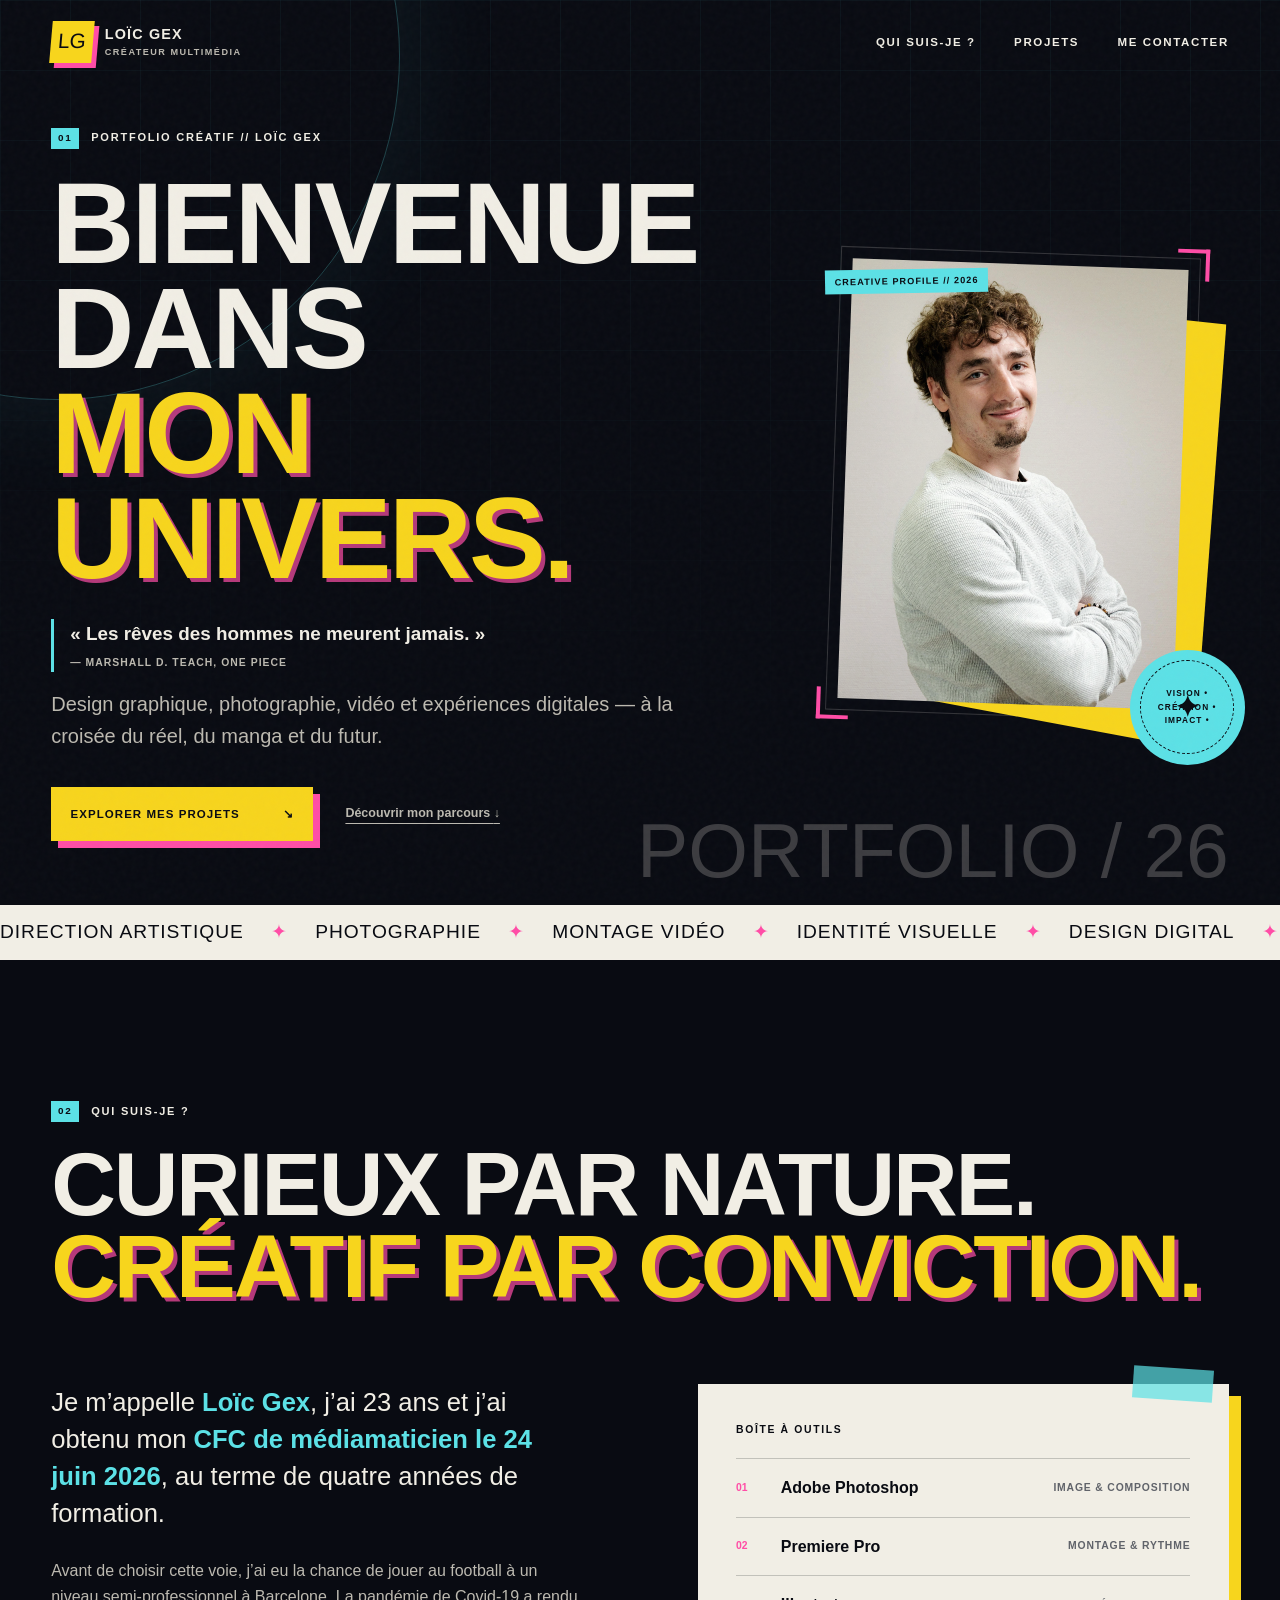
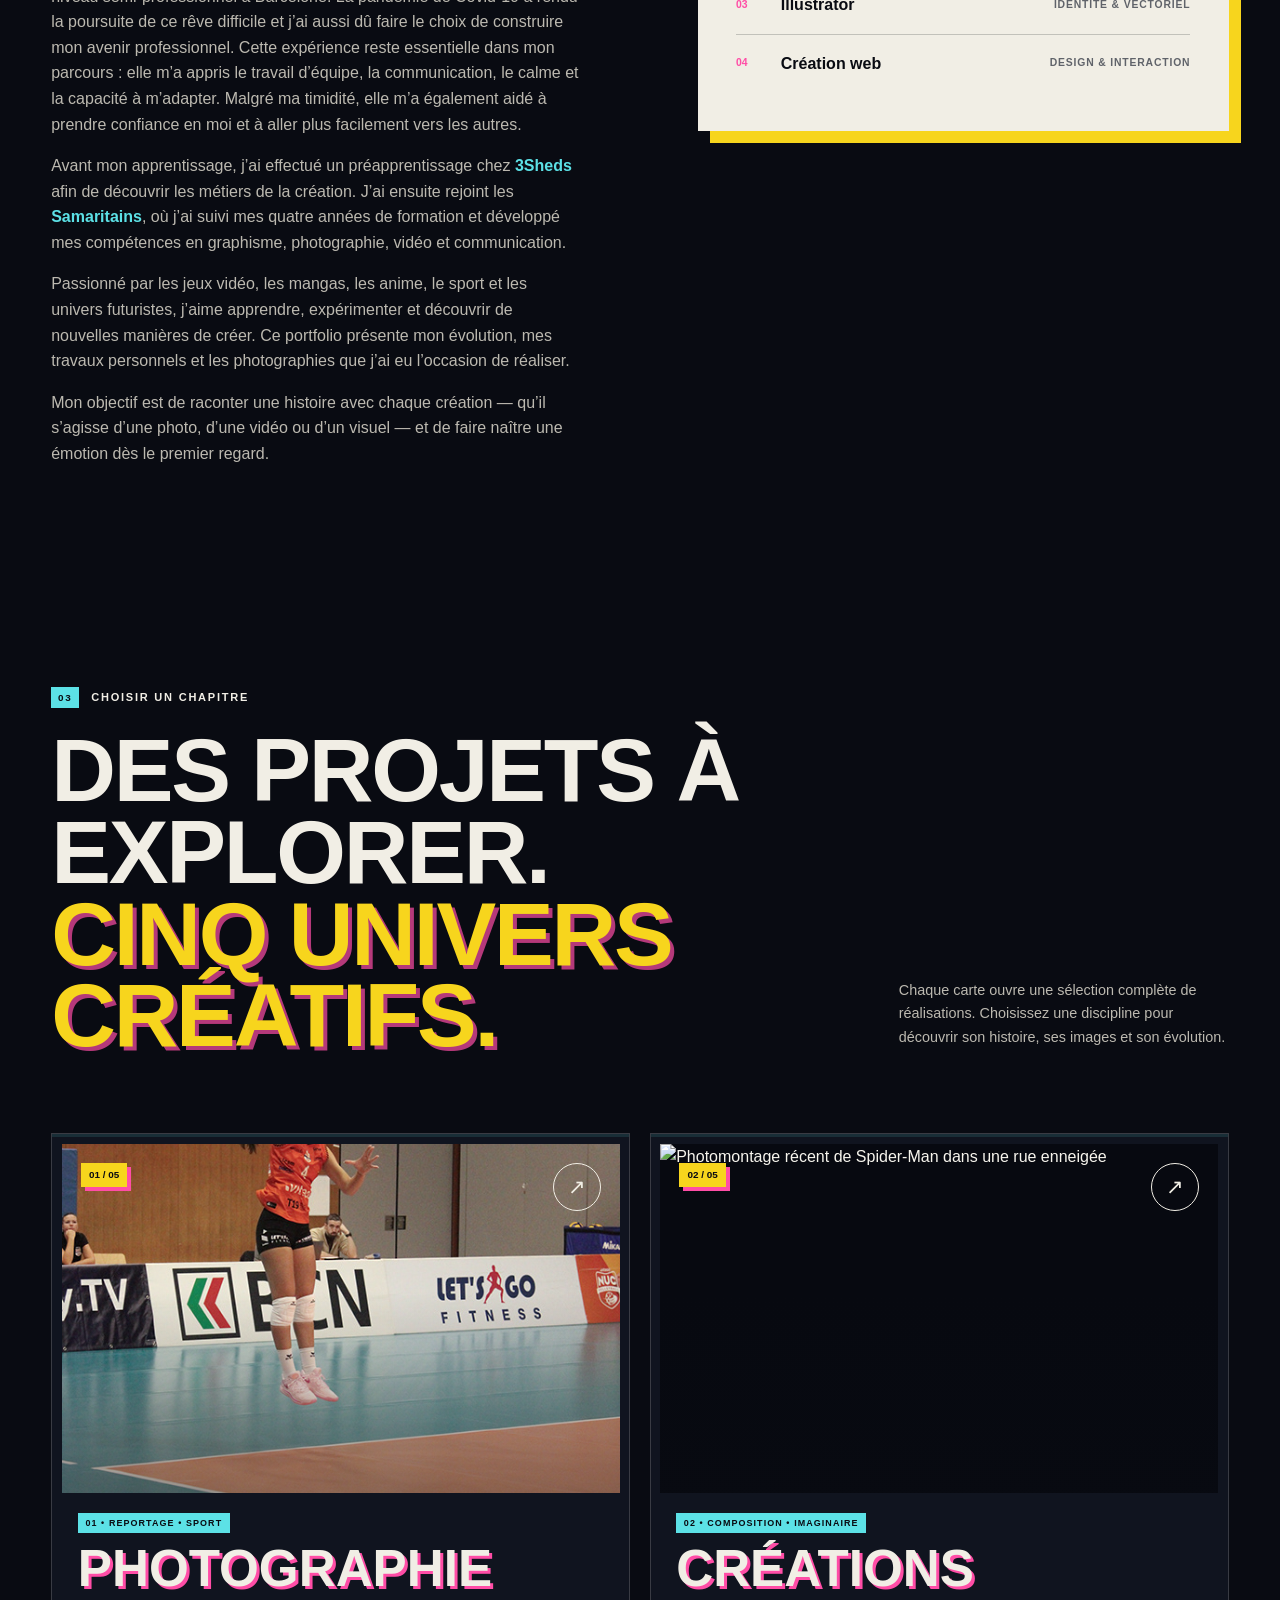
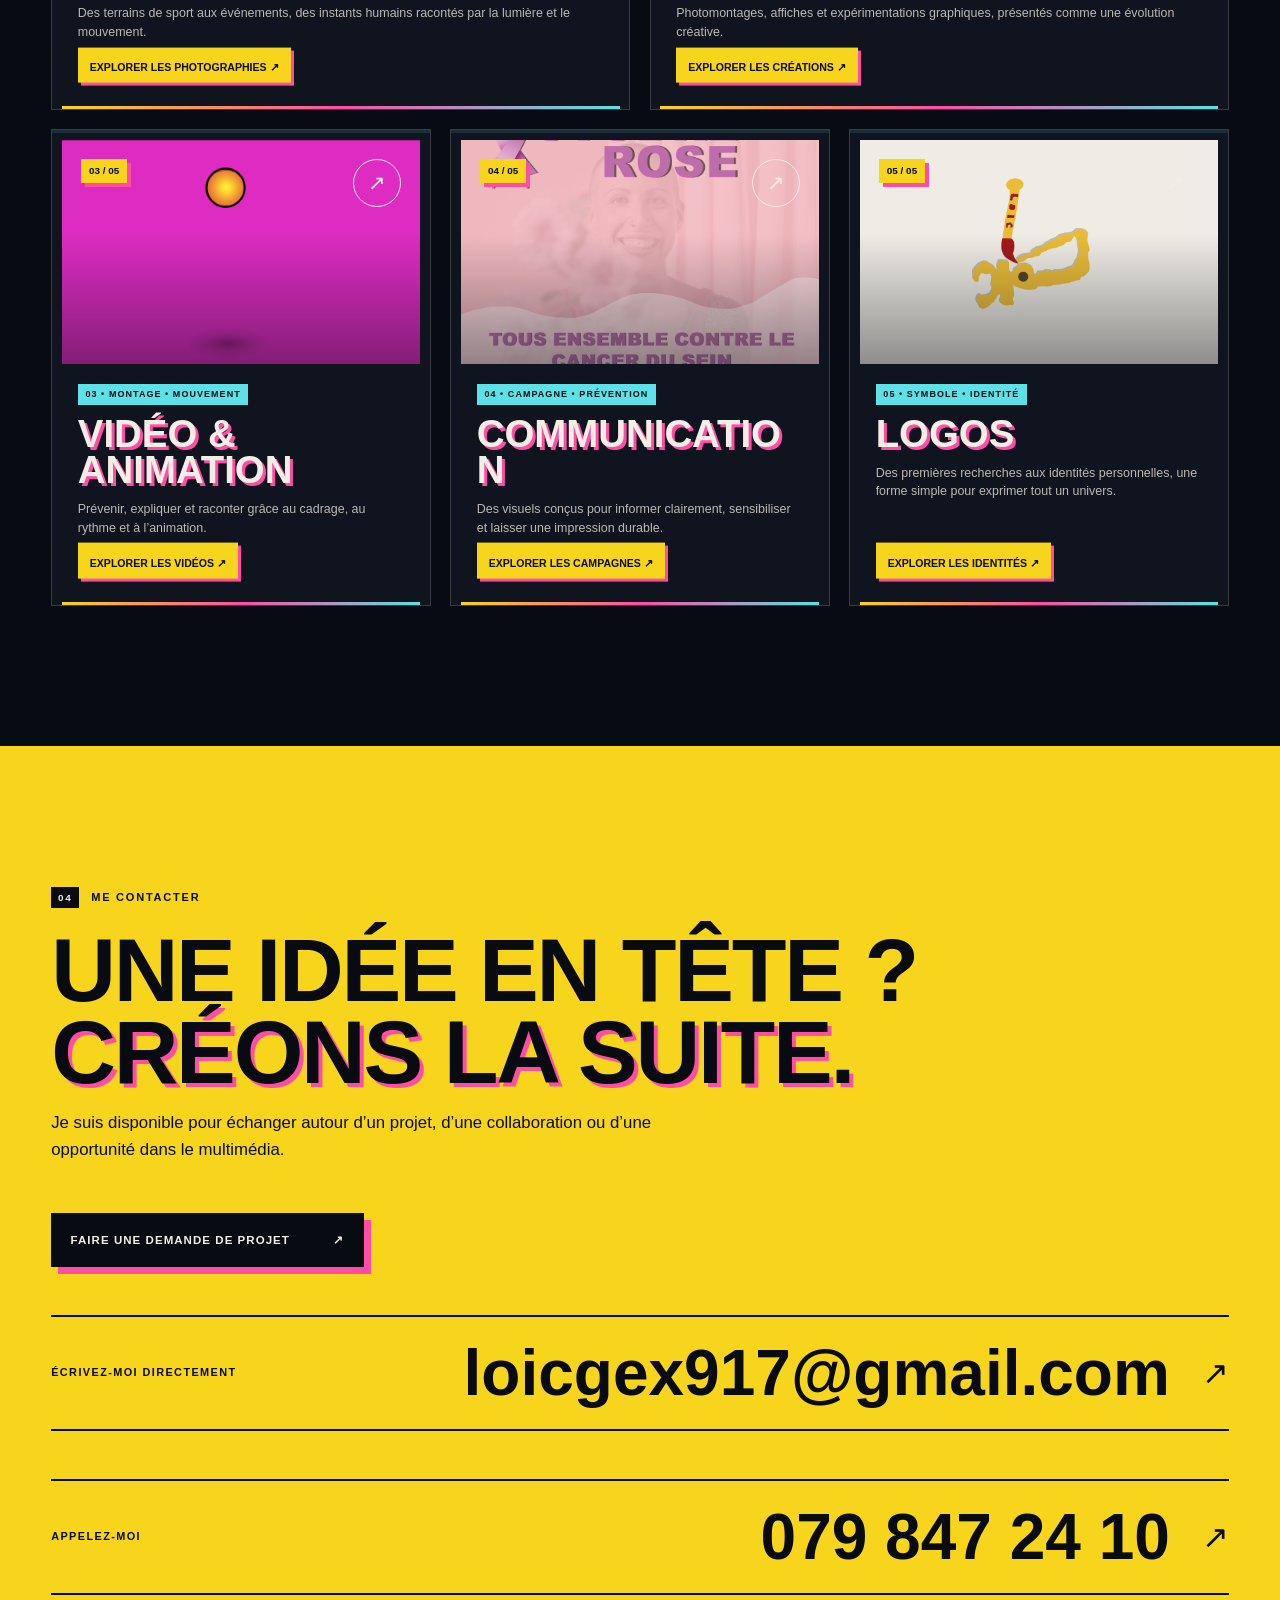
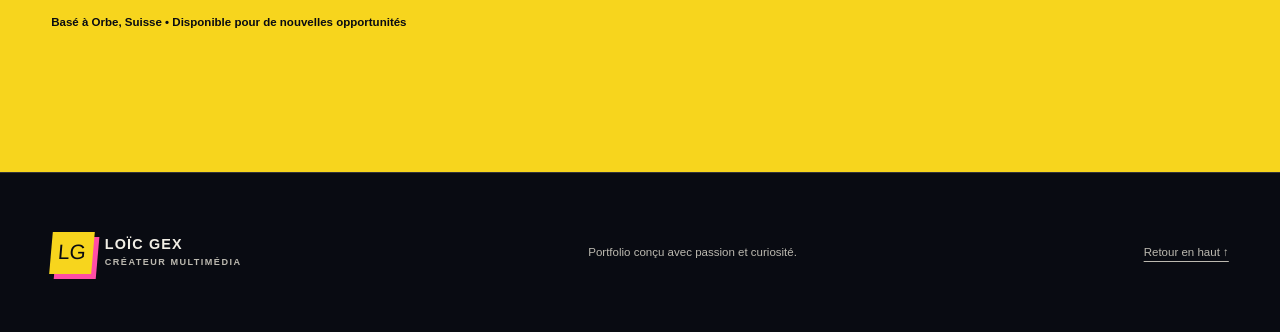
==== index.html @ 4b5cb78b "Add files via upload" ====
<!doctype html>
<html lang="fr">
<head>
  <meta charset="utf-8">
  <meta name="viewport" content="width=device-width, initial-scale=1">
  <meta name="description" content="Portfolio de Loïc Gex, créateur multimédia : design graphique, photographie, vidéo et identité visuelle.">
  <meta name="theme-color" content="#090b12">
  <title>Loïc Gex — Créateur multimédia</title>
  <link rel="stylesheet" href="styles.css?v=20260811-full-turn">
  <script src="script.js?v=20260811-full-turn" defer></script>
</head>
<body>
  <a class="skip-link" href="#contenu">Aller au contenu</a>
  <div class="noise" aria-hidden="true"></div>
  <div class="page-transition" aria-hidden="true"></div>

  <header class="site-header">
    <a class="brand" href="index.html" aria-label="Accueil — Loïc Gex">
      <span class="brand-mark">LG</span>
      <span class="brand-copy">Loïc Gex<small>Créateur multimédia</small></span>
    </a>
    <button class="menu-toggle" type="button" aria-expanded="false" aria-controls="main-nav">
      <span></span><span></span><span></span><span class="sr-only">Ouvrir le menu</span>
    </button>
    <nav class="main-nav" id="main-nav" aria-label="Navigation principale">
      <a href="#a-propos">Qui suis-je ?</a>
      <a href="#projets">Projets</a>
      <a class="page-link" href="contact.html">Me contacter</a>
    </nav>
  </header>

  <main id="contenu">
    <section class="hero" aria-labelledby="hero-title">
      <div class="hero-grid" aria-hidden="true"></div>
      <div class="hero-copy reveal">
        <p class="eyebrow"><span>01</span> Portfolio créatif // Loïc Gex</p>
        <h1 id="hero-title">Bienvenue dans <em>mon univers.</em></h1>
        <blockquote class="hero-quote">« Les rêves des hommes ne meurent jamais. » <cite>— Marshall D. Teach, One Piece</cite></blockquote>
        <p class="hero-lead">Design graphique, photographie, vidéo et expériences digitales — à la croisée du réel, du manga et du futur.</p>
        <div class="hero-actions">
          <a class="button button-primary" href="#projets">Explorer mes projets <span aria-hidden="true">↘</span></a>
          <a class="text-link" href="#a-propos">Découvrir mon parcours <span aria-hidden="true">↓</span></a>
        </div>
      </div>
      <div class="hero-visual reveal">
        <div class="portrait-frame">
          <span class="frame-label">Creative profile // 2026</span>
          <img src="moi/portrait.jpg" alt="Portrait de Loïc Gex" width="1365" height="2048">
          <span class="corner corner-a"></span><span class="corner corner-b"></span>
        </div>
        <div class="orbit-badge" aria-hidden="true"><span>VISION • CRÉATION • IMPACT •</span></div>
      </div>
      <div class="hero-index" aria-hidden="true">PORTFOLIO / 26</div>
    </section>

    <section class="ticker" aria-label="Domaines de compétence">
      <div class="ticker-track">
        <span>Direction artistique</span><i>✦</i><span>Photographie</span><i>✦</i><span>Montage vidéo</span><i>✦</i><span>Identité visuelle</span><i>✦</i><span>Design digital</span><i>✦</i>
        <span aria-hidden="true">Direction artistique</span><i aria-hidden="true">✦</i><span aria-hidden="true">Photographie</span><i aria-hidden="true">✦</i><span aria-hidden="true">Montage vidéo</span><i aria-hidden="true">✦</i><span aria-hidden="true">Identité visuelle</span><i aria-hidden="true">✦</i><span aria-hidden="true">Design digital</span><i aria-hidden="true">✦</i>
      </div>
    </section>

    <section class="about section-shell" id="a-propos" aria-labelledby="about-title">
      <div class="section-heading reveal">
        <p class="eyebrow"><span>02</span> Qui suis-je ?</p>
        <h2 id="about-title">Curieux par nature.<br><em>Créatif par conviction.</em></h2>
      </div>
      <div class="about-layout">
        <div class="about-copy reveal">
          <p class="intro">Je m’appelle <strong>Loïc Gex</strong>, j’ai 23 ans et j’ai obtenu mon <strong>CFC de médiamaticien le 24 juin 2026</strong>, au terme de quatre années de formation.</p>
          <p>Avant de choisir cette voie, j’ai eu la chance de jouer au football à un niveau semi-professionnel à Barcelone. La pandémie de Covid-19 a rendu la poursuite de ce rêve difficile et j’ai aussi dû faire le choix de construire mon avenir professionnel. Cette expérience reste essentielle dans mon parcours : elle m’a appris le travail d’équipe, la communication, le calme et la capacité à m’adapter. Malgré ma timidité, elle m’a également aidé à prendre confiance en moi et à aller plus facilement vers les autres.</p>
          <p>Avant mon apprentissage, j’ai effectué un préapprentissage chez <strong>3Sheds</strong> afin de découvrir les métiers de la création. J’ai ensuite rejoint les <strong>Samaritains</strong>, où j’ai suivi mes quatre années de formation et développé mes compétences en graphisme, photographie, vidéo et communication.</p>
          <p>Passionné par les jeux vidéo, les mangas, les anime, le sport et les univers futuristes, j’aime apprendre, expérimenter et découvrir de nouvelles manières de créer. Ce portfolio présente mon évolution, mes travaux personnels et les photographies que j’ai eu l’occasion de réaliser.</p>
          <p>Mon objectif est de raconter une histoire avec chaque création — qu’il s’agisse d’une photo, d’une vidéo ou d’un visuel — et de faire naître une émotion dès le premier regard.</p>
        </div>
        <div class="skills-panel reveal">
          <p class="panel-kicker">Boîte à outils</p>
          <ul class="skills-list">
            <li><span>01</span> Adobe Photoshop <b>Image & composition</b></li>
            <li><span>02</span> Premiere Pro <b>Montage & rythme</b></li>
            <li><span>03</span> Illustrator <b>Identité & vectoriel</b></li>
            <li><span>04</span> Création web <b>Design & interaction</b></li>
          </ul>
        </div>
      </div>
    </section>

    <section class="projects section-shell" id="projets" aria-labelledby="projects-title">
      <div class="section-heading section-heading-row reveal">
        <div>
          <p class="eyebrow"><span>03</span> Choisir un chapitre</p>
          <h2 id="projects-title">Des projets à explorer.<br><em>Cinq univers créatifs.</em></h2>
        </div>
        <p class="section-note">Chaque carte ouvre une sélection complète de réalisations. Choisissez une discipline pour découvrir son histoire, ses images et son évolution.</p>
      </div>

      <div class="project-grid">
        <article class="project-card project-card-featured reveal">
          <a href="photos.html" class="project-cover page-link" aria-label="Voir le projet Photographie">
            <span class="project-media"><img src="photos/photo44.jpg" alt="Sélection photographique de Loïc Gex" loading="eager"><span class="project-number">01 / 05</span><span class="project-arrow" aria-hidden="true">↗</span></span>
            <div class="project-info"><small>01 • Reportage • Sport</small><strong>Photographie</strong><p>Des terrains de sport aux événements, des instants humains racontés par la lumière et le mouvement.</p><em>Explorer les photographies ↗</em></div>
          </a>
        </article>
        <article class="project-card project-card-featured reveal">
          <a href="creations.html" class="project-cover page-link" aria-label="Voir le projet Créations graphiques">
            <span class="project-media"><img src="creations/spider man de nuit neige lumi differente.png" alt="Photomontage récent de Spider-Man dans une rue enneigée" loading="eager"><span class="project-number">02 / 05</span><span class="project-arrow" aria-hidden="true">↗</span></span>
            <div class="project-info"><small>02 • Composition • Imaginaire</small><strong>Créations</strong><p>Photomontages, affiches et expérimentations graphiques, présentés comme une évolution créative.</p><em>Explorer les créations ↗</em></div>
          </a>
        </article>
        <article class="project-card reveal">
          <a href="videos.html" class="project-cover page-link" aria-label="Voir le projet Vidéo et animation">
            <span class="project-media"><img src="videos/animation-basket.gif" alt="Animation réalisée par Loïc Gex" loading="eager"><span class="project-number">03 / 05</span><span class="project-arrow" aria-hidden="true">↗</span></span>
            <div class="project-info"><small>03 • Montage • Mouvement</small><strong>Vidéo & animation</strong><p>Prévenir, expliquer et raconter grâce au cadrage, au rythme et à l’animation.</p><em>Explorer les vidéos ↗</em></div>
          </a>
        </article>
        <article class="project-card reveal">
          <a href="communication.html" class="project-cover page-link" aria-label="Voir le projet Communication visuelle">
            <span class="project-media"><img src="communication/octobre rose.png" alt="Affiche de sensibilisation Octobre rose" loading="eager"><span class="project-number">04 / 05</span><span class="project-arrow" aria-hidden="true">↗</span></span>
            <div class="project-info"><small>04 • Campagne • Prévention</small><strong>Communication</strong><p>Des visuels conçus pour informer clairement, sensibiliser et laisser une impression durable.</p><em>Explorer les campagnes ↗</em></div>
          </a>
        </article>
        <article class="project-card reveal">
          <a href="logos.html" class="project-cover page-link" aria-label="Voir le projet Logos et identités">
            <span class="project-media"><img class="contain-image" src="logos/logo5.png" alt="Création de logo inspirée du manga" loading="eager"><span class="project-number">05 / 05</span><span class="project-arrow" aria-hidden="true">↗</span></span>
            <div class="project-info"><small>05 • Symbole • Identité</small><strong>Logos</strong><p>Des premières recherches aux identités personnelles, une forme simple pour exprimer tout un univers.</p><em>Explorer les identités ↗</em></div>
          </a>
        </article>
      </div>
    </section>

    <section class="contact section-shell" id="contact" aria-labelledby="contact-title">
      <div class="contact-card reveal">
        <p class="eyebrow"><span>04</span> Me contacter</p>
        <h2 id="contact-title">Une idée en tête ?<br><em>Créons la suite.</em></h2>
        <p>Je suis disponible pour échanger autour d’un projet, d’une collaboration ou d’une opportunité dans le multimédia.</p>
        <a class="button button-contact page-link" href="contact.html">Faire une demande de projet <span aria-hidden="true">↗</span></a>
        <a class="contact-link" href="mailto:loicgex917@gmail.com"><span>Écrivez-moi directement</span><strong>loicgex917@gmail.com</strong><i aria-hidden="true">↗</i></a>
        <a class="contact-link" href="tel:+41798472410"><span>Appelez-moi</span><strong>079 847 24 10</strong><i aria-hidden="true">↗</i></a>
        <p class="location">Basé à Orbe, Suisse • Disponible pour de nouvelles opportunités</p>
      </div>
    </section>
  </main>

  <footer class="site-footer">
    <a class="brand" href="#contenu"><span class="brand-mark">LG</span><span class="brand-copy">Loïc Gex<small>Créateur multimédia</small></span></a>
    <p>Portfolio conçu avec passion et curiosité.</p>
    <a class="back-top" href="#contenu">Retour en haut ↑</a>
  </footer>
</body>
</html>
---- styles.css ----
:root {
  --ink: #090b12;
  --ink-soft: #10141f;
  --paper: #f1eee5;
  --paper-dim: #bcb9b0;
  --yellow: #f7d51d;
  --cyan: #5ce1e6;
  --pink: #ff4da6;
  --line: rgba(241, 238, 229, .18);
  --max: 1240px;
  --pad: clamp(1.2rem, 4vw, 4rem);
  --display: Impact, Haettenschweiler, "Arial Narrow Bold", sans-serif;
  --body: Inter, "Segoe UI", Arial, sans-serif;
}

*, *::before, *::after { box-sizing: border-box; }
html { scroll-behavior: smooth; scroll-padding-top: 6rem; }
body { margin: 0; min-width: 320px; color: var(--paper); background: var(--ink); font-family: var(--body); line-height: 1.6; overflow-x: hidden; }
body.menu-open { overflow: hidden; }
img { max-width: 100%; display: block; }
a { color: inherit; }
button, input, textarea, select { font: inherit; }
::selection { color: var(--ink); background: var(--yellow); }

.sr-only { position: absolute; width: 1px; height: 1px; padding: 0; margin: -1px; overflow: hidden; clip: rect(0,0,0,0); white-space: nowrap; border: 0; }
.skip-link { position: fixed; left: 1rem; top: -5rem; z-index: 1000; padding: .7rem 1rem; color: var(--ink); background: var(--yellow); font-weight: 800; transition: top .2s; }
.skip-link:focus { top: 1rem; }
.noise { position: fixed; inset: 0; z-index: 20; opacity: .032; pointer-events: none; background-image: url("data:image/svg+xml,%3Csvg viewBox='0 0 180 180' xmlns='http://www.w3.org/2000/svg'%3E%3Cfilter id='n'%3E%3CfeTurbulence type='fractalNoise' baseFrequency='.9' numOctaves='4' stitchTiles='stitch'/%3E%3C/filter%3E%3Crect width='100%25' height='100%25' filter='url(%23n)' opacity='.9'/%3E%3C/svg%3E"); }
.page-transition { position: fixed; inset: 0; z-index: 999; overflow: hidden; pointer-events: none; opacity: 0; perspective: 1800px; transform-style: preserve-3d; }
.page-transition::before { content: ""; position: absolute; inset: 0; z-index: 0; background: radial-gradient(circle at 50% 50%, rgba(247,213,29,.2), transparent 38%), rgba(6,8,13,.9); opacity: 0; }
.page-transition.is-turning { animation: transition-stage-in 2.15s ease forwards; }
.page-transition.is-entering { animation: transition-stage-out .78s ease forwards; }
.page-transition.is-turning::before { animation: transition-backdrop-in 2.15s ease forwards; }
.page-transition.is-entering::before { animation: transition-backdrop-out .78s ease forwards; }
.page-flurry { position: absolute; left: 50%; top: 50%; z-index: 8; width: min(96vw, 1380px); aspect-ratio: 3 / 2; perspective: 2000px; transform: translate(-50%,-50%) rotateX(3deg); transform-style: preserve-3d; }
.page-flurry::before, .page-flurry::after { content: ""; position: absolute; top: 9%; bottom: 9%; width: 46%; border: 1px solid rgba(117,91,0,.42); background: repeating-linear-gradient(0deg, transparent 0 25px, rgba(70,52,0,.055) 25px 26px), radial-gradient(circle at 50% 20%, #ffed66, var(--yellow) 60%, #d2aa00); box-shadow: inset 0 0 38px rgba(85,61,0,.2), 0 16px 36px rgba(0,0,0,.48); opacity: 0; }
.page-flurry::before { right: 50%; border-radius: 1rem .15rem .15rem 1rem; transform: rotateY(4deg); transform-origin: right center; }
.page-flurry::after { left: 50%; border-radius: .15rem 1rem 1rem .15rem; transform: rotateY(-4deg); transform-origin: left center; }
.is-turning .page-flurry { animation: reference-book-stage 2.15s ease both; }
.is-turning .page-flurry::before, .is-turning .page-flurry::after { animation: reference-book-base 2.15s ease both; }
.turning-sheet { --sheet-delay: calc(var(--sheet) * .21s); position: absolute; left: 50%; top: calc(9% + var(--sheet) * .18%); z-index: calc(16 - var(--sheet)); width: calc(46% - var(--sheet) * .15%); height: calc(82% - var(--sheet) * .15%); border-radius: .12rem 1rem 1rem .12rem; opacity: 0; transform: rotateY(0) translateZ(calc(var(--sheet) * 1px)); transform-origin: left center; transform-style: preserve-3d; will-change: transform, opacity; }
.sheet-face { position: absolute; inset: 0; border: 1px solid rgba(255,255,255,.58); border-radius: inherit; overflow: hidden; box-shadow: 18px 12px 28px rgba(0,0,0,.4); backface-visibility: hidden; -webkit-backface-visibility: hidden; }
.sheet-front { background: var(--ink-soft); transform: rotateY(0); }
.sheet-front::after { content: ""; position: absolute; inset: 0; background: linear-gradient(90deg, rgba(247,213,29,.2), transparent 22%), linear-gradient(0deg, rgba(9,11,18,.72), transparent 48%); box-shadow: inset 18px 0 36px rgba(0,0,0,.3); }
.sheet-front img { width: 100%; height: 100%; object-fit: cover; filter: saturate(.92) contrast(1.06); }
.sheet-front.sheet-contain img { padding: 7%; object-fit: contain; background: #e9e6dd; }
.sheet-back { background: repeating-linear-gradient(0deg, transparent 0 25px, rgba(9,11,18,.05) 25px 26px), linear-gradient(100deg, #d1ab00, var(--yellow) 17%, #ffe866 58%, #d2aa00); box-shadow: inset 18px 0 35px rgba(255,255,255,.25), inset -22px 0 36px rgba(83,63,0,.18); transform: rotateY(180deg); }
.sheet-back::after { content: ""; position: absolute; inset: 6%; border: 1px solid rgba(9,11,18,.12); border-radius: .2rem .7rem .7rem .2rem; }
.sheet-label { position: absolute; z-index: 2; left: 5%; right: 5%; bottom: 5%; padding: .48rem .62rem; display: flex; align-items: center; justify-content: space-between; gap: .7rem; color: var(--ink); background: var(--yellow); box-shadow: 5px 5px 0 var(--pink); font-size: clamp(.55rem, 1vw, .75rem); font-weight: 900; letter-spacing: .1em; text-transform: uppercase; }
.sheet-label b { color: #573800; font-size: .75em; }
.is-turning .turning-sheet { animation: yellow-page-flurry .9s cubic-bezier(.48,.03,.18,1) var(--sheet-delay) both; }
.is-turning .sheet-front { animation: sheet-front-visibility .9s linear var(--sheet-delay) both; }
.is-turning .sheet-back { animation: sheet-back-visibility .9s linear var(--sheet-delay) both; }
.is-entering .page-flurry { display: none; }
.opening-book { position: absolute; inset: 50% auto auto 50%; z-index: 20; width: min(94vw, 1320px); aspect-ratio: 3 / 2; opacity: 0; transform: translate(-50%,-50%) scale(.14) rotateX(10deg); transform-origin: center; transform-style: preserve-3d; }
.book-cover { position: absolute; inset: 2%; border: 4px solid #080a10; border-radius: 1.2rem; background: linear-gradient(135deg, #ff4da6, #4c1737 46%, #090b12); box-shadow: 0 28px 70px rgba(0,0,0,.68), 0 0 0 3px var(--yellow); }
.book-page { position: absolute; top: 4%; bottom: 4%; width: 48%; border: 1px solid rgba(117,91,0,.4); background: repeating-linear-gradient(0deg, transparent 0 26px, rgba(70,52,0,.06) 26px 27px), radial-gradient(circle at 50% 22%, #ffed66, var(--yellow) 58%, #d5ad00); box-shadow: inset 0 0 42px rgba(85,61,0,.22), 0 10px 32px rgba(0,0,0,.42); backface-visibility: hidden; }
.book-page::after { content: ""; position: absolute; inset: 7%; border: 1px solid rgba(9,11,18,.12); }
.book-page-left { right: 50%; border-radius: 1rem .2rem .2rem 1rem; transform: rotateY(88deg); transform-origin: right center; }
.book-page-right { left: 50%; border-radius: .2rem 1rem 1rem .2rem; transform: rotateY(-88deg); transform-origin: left center; }
.book-spine { position: absolute; z-index: 4; left: 50%; top: 3%; bottom: 3%; width: 8px; border-radius: 50%; background: linear-gradient(90deg, rgba(74,53,0,.65), rgba(255,246,158,.9), rgba(74,53,0,.65)); box-shadow: 0 0 18px rgba(0,0,0,.55); transform: translateX(-50%); }
.is-turning .opening-book { animation: book-arrive 2.15s cubic-bezier(.3,.02,.16,1) forwards; }
.is-turning .book-page-left { animation: book-open-left .21s cubic-bezier(.15,.7,.15,1) 1.93s forwards; }
.is-turning .book-page-right { animation: book-open-right .21s cubic-bezier(.15,.7,.15,1) 1.93s forwards; }
.is-entering .opening-book { opacity: 1; transform: translate(-50%,-50%) scale(1.22); animation: book-release .78s ease forwards; }
.is-entering .book-page-left { transform: rotateY(0); animation: book-leave-left .78s cubic-bezier(.5,0,.7,1) forwards; }
.is-entering .book-page-right { transform: rotateY(0); animation: book-leave-right .78s cubic-bezier(.5,0,.7,1) forwards; }
.is-entering .book-cover, .is-entering .book-spine { animation: book-cover-away .62s ease forwards; }
@keyframes transition-stage-in { 0% { opacity: 0; } 5%,100% { opacity: 1; } }
@keyframes transition-stage-out { 0%,82% { opacity: 1; } 100% { opacity: 0; } }
@keyframes transition-backdrop-in { 0% { opacity: 0; } 42% { opacity: .58; } 72%,100% { opacity: 1; } }
@keyframes transition-backdrop-out { 0% { opacity: 1; } 60% { opacity: .72; } 100% { opacity: 0; } }
@keyframes reference-book-stage { 0% { opacity: 0; transform: translate(-50%,-50%) scale(.78) rotateX(3deg); } 7% { opacity: 1; } 82% { opacity: 1; transform: translate(-50%,-50%) scale(1) rotateX(3deg); } 94%,100% { opacity: 0; transform: translate(-50%,-50%) scale(1.025) rotateX(3deg); } }
@keyframes reference-book-base { 0% { opacity: 0; } 6%,84% { opacity: 1; } 96%,100% { opacity: 0; } }
@keyframes yellow-page-flurry {
  0% { opacity: 0; border-radius: .12rem 1rem 1rem .12rem; transform: rotateY(0) translateZ(calc(var(--sheet) * 1px)) skewY(0); }
  8% { opacity: 1; }
  38% { opacity: 1; border-radius: .12rem 42% 42% .12rem; transform: rotateY(-68deg) translateZ(28px) skewY(-1.2deg); }
  58% { opacity: 1; border-radius: 42% .3rem .3rem 42%; transform: rotateY(-112deg) translateZ(32px) skewY(.8deg); }
  82% { opacity: 1; border-radius: 1rem .12rem .12rem 1rem; transform: rotateY(-174deg) translateZ(3px) skewY(0); }
  94% { opacity: 1; border-radius: 1rem .12rem .12rem 1rem; transform: rotateY(-180deg) translateZ(0); }
  100% { opacity: 1; border-radius: 1rem .12rem .12rem 1rem; transform: rotateY(-180deg) translateZ(0); }
}
@keyframes sheet-front-visibility { 0%,49% { opacity: 1; } 50%,100% { opacity: 0; } }
@keyframes sheet-back-visibility { 0%,49% { opacity: 0; } 50%,100% { opacity: 1; } }
@keyframes book-arrive { 0%,86% { opacity: 0; transform: translate(-50%,-50%) scale(.14) rotateX(10deg); } 90% { opacity: 1; transform: translate(-50%,-50%) scale(.28) rotateX(7deg); } 100% { opacity: 1; transform: translate(-50%,-50%) scale(1.08) rotateX(0); } }
@keyframes book-open-left { from { transform: rotateY(88deg); } to { transform: rotateY(0); } }
@keyframes book-open-right { from { transform: rotateY(-88deg); } to { transform: rotateY(0); } }
@keyframes book-release { 0% { opacity: 1; transform: translate(-50%,-50%) scale(1.22); } 72% { opacity: 1; transform: translate(-50%,-50%) scale(1.4); } 100% { opacity: 0; transform: translate(-50%,-50%) scale(1.55); } }
@keyframes book-leave-left { 0% { opacity: 1; transform: rotateY(0) translateX(0); } 100% { opacity: 0; transform: rotateY(-42deg) translateX(-145%); } }
@keyframes book-leave-right { 0% { opacity: 1; transform: rotateY(0) translateX(0); } 100% { opacity: 0; transform: rotateY(42deg) translateX(145%); } }
@keyframes book-cover-away { 0% { opacity: 1; } 72%,100% { opacity: 0; } }

.site-header { position: fixed; z-index: 100; top: 0; left: 0; width: 100%; height: 5.3rem; padding: 0 var(--pad); display: flex; align-items: center; justify-content: space-between; border-bottom: 1px solid transparent; transition: background .25s, border-color .25s, height .25s; }
.site-header.scrolled { height: 4.6rem; background: rgba(9,11,18,.88); border-color: var(--line); backdrop-filter: blur(16px); }
.brand { display: inline-flex; align-items: center; gap: .75rem; text-decoration: none; }
.brand-mark { width: 2.6rem; height: 2.6rem; display: grid; place-items: center; color: var(--ink); background: var(--yellow); font-family: var(--display); font-size: 1.3rem; line-height: 1; transform: skew(-5deg); box-shadow: 5px 5px 0 var(--pink); }
.brand-copy { display: grid; font-size: .9rem; line-height: 1.1; font-weight: 800; text-transform: uppercase; letter-spacing: .08em; }
.brand-copy small { margin-top: .25rem; color: var(--paper-dim); font-size: .57rem; letter-spacing: .16em; font-weight: 600; }
.main-nav { display: flex; align-items: center; gap: clamp(1rem, 3vw, 2.8rem); }
.main-nav a { position: relative; padding: .5rem 0; text-decoration: none; text-transform: uppercase; font-size: .72rem; font-weight: 800; letter-spacing: .14em; }
.main-nav a::after { content: ""; position: absolute; left: 0; bottom: .2rem; width: 100%; height: 2px; background: var(--yellow); transform: scaleX(0); transform-origin: right; transition: transform .25s; }
.main-nav a:hover::after, .main-nav a:focus-visible::after { transform: scaleX(1); transform-origin: left; }
.menu-toggle { display: none; width: 2.8rem; height: 2.8rem; padding: .65rem; border: 1px solid var(--line); color: inherit; background: transparent; cursor: pointer; }
.menu-toggle > span:not(.sr-only) { display: block; height: 2px; margin: 4px 0; background: currentColor; transition: transform .2s, opacity .2s; }

.hero { position: relative; min-height: 92svh; padding: 8rem var(--pad) 4rem; display: grid; grid-template-columns: minmax(0, 1.12fr) minmax(260px, .72fr); align-items: center; gap: clamp(2rem, 6vw, 7rem); overflow: hidden; }
.hero::before { content: ""; position: absolute; width: 43rem; height: 43rem; left: -18rem; top: -18rem; border: 1px solid rgba(92,225,230,.25); border-radius: 50%; box-shadow: 0 0 120px rgba(92,225,230,.08); }
.hero-grid { position: absolute; inset: 0; opacity: .16; pointer-events: none; background-image: linear-gradient(rgba(92,225,230,.28) 1px, transparent 1px), linear-gradient(90deg, rgba(92,225,230,.28) 1px, transparent 1px); background-size: 70px 70px; mask-image: linear-gradient(to bottom, black, transparent 88%); }
.hero-copy, .hero-visual { position: relative; z-index: 2; }
.eyebrow { margin: 0 0 1.4rem; display: flex; align-items: center; gap: .75rem; text-transform: uppercase; letter-spacing: .16em; font-size: .69rem; font-weight: 800; }
.eyebrow span { padding: .15rem .42rem; color: var(--ink); background: var(--cyan); font-size: .62rem; }
h1, h2, .gallery-hero h1 { margin: 0; font-family: var(--display); font-weight: 900; line-height: .91; letter-spacing: -.025em; text-transform: uppercase; }
h1 { max-width: 850px; font-size: clamp(4rem, 9vw, 9rem); }
h1 em, h2 em, .gallery-hero h1 em { display: block; color: var(--yellow); font-style: normal; text-shadow: 4px 4px 0 rgba(255,77,166,.7); }
.hero-lead { max-width: 690px; margin: 1.8rem 0 0; color: var(--paper-dim); font-size: clamp(1rem, 1.6vw, 1.25rem); }
.hero-quote { max-width: 690px; margin: 1.8rem 0 0; padding-left: 1rem; border-left: 3px solid var(--cyan); color: var(--paper); font-size: clamp(1rem, 1.5vw, 1.18rem); font-weight: 700; }
.hero-quote cite { display: block; margin-top: .35rem; color: var(--paper-dim); font-size: .65rem; font-style: normal; font-weight: 700; letter-spacing: .1em; text-transform: uppercase; }
.hero-quote + .hero-lead { margin-top: 1rem; }
.hero-actions { margin-top: 2.2rem; display: flex; align-items: center; flex-wrap: wrap; gap: 1.4rem 2rem; }
.button { min-height: 3.4rem; padding: .85rem 1.15rem; display: inline-flex; align-items: center; justify-content: center; gap: 2.7rem; border: 1px solid var(--yellow); text-decoration: none; text-transform: uppercase; letter-spacing: .09em; font-size: .72rem; font-weight: 900; transition: transform .2s, box-shadow .2s; }
.button-primary { color: var(--ink); background: var(--yellow); box-shadow: 7px 7px 0 var(--pink); }
.button:hover { transform: translate(-2px,-2px); box-shadow: 10px 10px 0 var(--pink); }
.text-link { padding: .65rem 0; color: var(--paper-dim); text-underline-offset: .35rem; font-size: .78rem; font-weight: 700; }
.portrait-frame { position: relative; width: min(100%, 360px); margin: 0 auto; padding: .7rem; border: 1px solid var(--line); transform: rotate(2deg); }
.portrait-frame::before { content: ""; position: absolute; inset: 9% -8% -6% 12%; z-index: -1; background: var(--yellow); clip-path: polygon(8% 0,100% 5%,95% 100%,0 89%); }
.portrait-frame img { width: 100%; height: clamp(360px, 36vw, 440px); object-fit: cover; object-position: center 36%; filter: saturate(.82) contrast(1.08); }
.frame-label { position: absolute; z-index: 2; top: 1.25rem; left: -1rem; padding: .3rem .6rem; color: var(--ink); background: var(--cyan); text-transform: uppercase; font-size: .57rem; font-weight: 900; letter-spacing: .12em; transform: rotate(-3deg); }
.corner { position: absolute; width: 2rem; height: 2rem; border-color: var(--pink); border-style: solid; }
.corner-a { left: -.6rem; bottom: -.6rem; border-width: 0 0 4px 4px; }.corner-b { right: -.6rem; top: -.6rem; border-width: 4px 4px 0 0; }
.orbit-badge { position: absolute; right: -1rem; bottom: -3rem; width: 7.2rem; height: 7.2rem; display: grid; place-items: center; color: var(--ink); background: var(--cyan); border-radius: 50%; font-size: .52rem; font-weight: 900; letter-spacing: .13em; text-align: center; animation: float 4s ease-in-out infinite; }
.orbit-badge::after { content: "✦"; font-size: 1.8rem; }
.orbit-badge span { position: absolute; inset: .65rem; border: 1px dashed currentColor; border-radius: 50%; display: grid; place-items: center; }
@keyframes float { 50% { transform: translateY(-10px) rotate(5deg); } }
.hero-index { position: absolute; right: var(--pad); bottom: 1rem; color: rgba(241,238,229,.22); font-family: var(--display); font-size: clamp(2.5rem, 6vw, 6rem); line-height: 1; }

.ticker { overflow: hidden; border-block: 1px solid var(--line); background: var(--paper); color: var(--ink); }
.ticker-track { width: max-content; padding: .7rem 0; display: flex; align-items: center; gap: 1.7rem; animation: marquee 24s linear infinite; text-transform: uppercase; font-family: var(--display); font-size: 1.2rem; letter-spacing: .05em; }
.ticker i { color: var(--pink); font-style: normal; }
@keyframes marquee { to { transform: translateX(-50%); } }

.section-shell { max-width: calc(var(--max) + (var(--pad) * 2)); margin-inline: auto; padding: clamp(6rem, 11vw, 10rem) var(--pad); }
.section-heading { margin-bottom: clamp(3rem, 6vw, 6rem); }
h2 { font-size: clamp(3.2rem, 7vw, 7rem); }
.section-heading-row { display: grid; grid-template-columns: 1fr minmax(220px, 330px); align-items: end; gap: 3rem; }
.section-note { margin: 0 0 .5rem; color: var(--paper-dim); font-size: .9rem; }
.about-layout { display: grid; grid-template-columns: 1fr 1fr; gap: clamp(3rem, 9vw, 9rem); align-items: start; }
.about-copy p { color: var(--paper-dim); font-size: 1rem; }
.about-copy .intro { margin-top: 0; color: var(--paper); font-size: clamp(1.25rem, 2vw, 1.65rem); line-height: 1.45; }
.about-copy strong { color: var(--cyan); }
.skills-panel { position: relative; padding: clamp(1.4rem, 3vw, 2.4rem); color: var(--ink); background: var(--paper); box-shadow: 12px 12px 0 var(--yellow); }
.skills-panel::before { content: ""; position: absolute; right: 1rem; top: -1rem; width: 5rem; height: 2rem; background: rgba(92,225,230,.7); transform: rotate(4deg); }
.panel-kicker { margin: 0 0 1.2rem; text-transform: uppercase; font-size: .65rem; font-weight: 900; letter-spacing: .16em; }
.skills-list { margin: 0; padding: 0; list-style: none; }
.skills-list li { padding: 1rem 0; display: grid; grid-template-columns: 2.2rem 1fr auto; align-items: center; gap: .6rem; border-top: 1px solid rgba(9,11,18,.2); font-weight: 900; }
.skills-list li span { color: var(--pink); font-size: .65rem; }
.skills-list li b { color: #60636a; font-size: .65rem; text-transform: uppercase; letter-spacing: .08em; font-weight: 600; }

.projects { padding-top: 4rem; }
.project-grid { display: grid; grid-template-columns: repeat(6, minmax(0, 1fr)); gap: 1.2rem; }
.project-card { position: relative; grid-column: span 2; padding: .6rem; border: 1px solid var(--line); background: var(--ink-soft); box-shadow: inset 0 3px 0 rgba(92,225,230,.12); }
.project-card::after { content: ""; position: absolute; left: .6rem; right: .6rem; bottom: 0; height: 3px; z-index: 3; background: linear-gradient(90deg, var(--yellow), var(--pink), var(--cyan)); }
.project-card-featured { grid-column: span 3; }
.project-cover { height: 100%; display: flex; flex-direction: column; color: inherit; background: var(--ink-soft); text-decoration: none; }
.project-media { position: relative; display: block; aspect-ratio: 16 / 10; overflow: hidden; background: #070910; }
.project-media::after { content: ""; position: absolute; inset: 0; background: linear-gradient(to top, rgba(9,11,18,.42), transparent 58%); pointer-events: none; }
.project-media img { width: 100%; height: 100%; object-fit: cover; filter: saturate(.76) contrast(1.06); transition: transform .65s cubic-bezier(.2,.7,.1,1), filter .4s; }
.project-cover:hover .project-media img { transform: scale(1.045); filter: saturate(1) contrast(1.06); }
.project-media .contain-image { padding: 8%; object-fit: contain; background: #e9e6dd; }
.project-number, .project-arrow { position: absolute; z-index: 2; }
.project-number { top: 1.2rem; left: 1.2rem; padding: .24rem .5rem; color: var(--ink); background: var(--yellow); box-shadow: 4px 4px 0 var(--pink); font-size: .62rem; font-weight: 900; }
.project-arrow { top: 1.2rem; right: 1.2rem; width: 3rem; height: 3rem; display: grid; place-items: center; border: 1px solid var(--paper); border-radius: 50%; font-size: 1.3rem; transition: background .2s, color .2s, transform .2s; }
.project-cover:hover .project-arrow { color: var(--ink); background: var(--cyan); border-color: var(--cyan); transform: rotate(8deg); }
.project-info { flex: 1; padding: 1.25rem 1rem 1.4rem; display: flex; flex-direction: column; align-items: flex-start; }
.project-info small { width: fit-content; padding: .2rem .48rem; color: var(--ink); background: var(--cyan); text-transform: uppercase; letter-spacing: .12em; font-size: .56rem; font-weight: 900; }
.project-info strong { margin-top: .7rem; font-family: var(--display); font-size: clamp(2.25rem, 4vw, 4rem); line-height: .95; text-transform: uppercase; text-shadow: 3px 3px 0 var(--pink); overflow-wrap: anywhere; }
.project-card:not(.project-card-featured) .project-info strong { font-size: clamp(1.9rem, 3vw, 3rem); }
.project-info p { max-width: 580px; margin: .7rem 0 0; color: var(--paper-dim); font-size: .78rem; line-height: 1.5; }
.project-info em { width: fit-content; margin-top: auto; padding: .7rem .75rem .45rem; color: var(--ink); background: var(--yellow); box-shadow: 3px 3px 0 var(--pink); font-style: normal; font-size: .66rem; font-weight: 900; text-transform: uppercase; transform: translateY(.35rem); }

.contact { max-width: none; padding-inline: var(--pad); background: var(--yellow); color: var(--ink); }
.contact-card { max-width: var(--max); margin: 0 auto; position: relative; }
.contact .eyebrow span { background: var(--ink); color: var(--paper); }
.contact h2 em { color: var(--ink); text-shadow: 4px 4px 0 var(--pink); }
.contact-card > p:not(.eyebrow,.location) { max-width: 640px; font-size: 1.05rem; }
.button-contact { margin-top: 2rem; color: var(--paper); background: var(--ink); border-color: var(--ink); box-shadow: 7px 7px 0 var(--pink); }
.contact-link { margin-top: 3rem; padding: 1.5rem 0; display: grid; grid-template-columns: 1fr auto auto; align-items: center; gap: 2rem; border-block: 2px solid var(--ink); text-decoration: none; }
.contact-link span { text-transform: uppercase; letter-spacing: .13em; font-size: .68rem; font-weight: 900; }
.contact-link strong { font-family: var(--display); font-size: clamp(2rem, 5vw, 4.5rem); line-height: 1; }
.contact-link i { font-style: normal; font-size: 2rem; transition: transform .2s; }
.contact-link:hover i { transform: translate(5px,-5px); }
.location { margin: 1.1rem 0 0; font-size: .72rem; font-weight: 700; }

/* Page contact */
.contact-page { background: #0b0e16; }
.contact-hero { position: relative; min-height: min(66svh, 760px); padding: 10rem var(--pad) 5rem; display: grid; align-items: end; border-bottom: 1px solid var(--line); overflow: hidden; }
.contact-hero::before { content: ""; position: absolute; width: 38rem; height: 38rem; right: -10rem; top: -17rem; border: 1px solid rgba(92,225,230,.24); border-radius: 50%; box-shadow: 0 0 120px rgba(92,225,230,.08); }
.contact-hero::after { content: ""; position: absolute; inset: 0; z-index: 1; pointer-events: none; background: linear-gradient(90deg, rgba(9,11,18,.88) 0%, rgba(9,11,18,.76) 39%, rgba(9,11,18,.2) 78%, rgba(9,11,18,.52) 100%), linear-gradient(0deg, #0b0e16 0%, rgba(11,14,22,.18) 50%, rgba(11,14,22,.68) 100%); }
.contact-hero-grid { position: absolute; inset: 0; opacity: .13; background-image: linear-gradient(rgba(92,225,230,.3) 1px, transparent 1px), linear-gradient(90deg, rgba(92,225,230,.3) 1px, transparent 1px); background-size: 68px 68px; mask-image: linear-gradient(to bottom, black, transparent 94%); }
.museum-wall { position: absolute; inset: 5.8rem 2vw 1.6rem 0; z-index: 0; perspective: 1200px; pointer-events: none; }
.museum-frame { position: absolute; margin: 0; padding: clamp(.22rem, .45vw, .5rem); border: 1px solid rgba(241,238,229,.48); background: #d9d4c8; box-shadow: 0 18px 38px rgba(0,0,0,.5), 0 0 0 5px rgba(9,11,18,.65); overflow: hidden; transform-origin: center; }
.museum-frame::after { content: ""; position: absolute; inset: .35rem; border: 1px solid rgba(247,213,29,.45); box-shadow: inset 0 0 25px rgba(0,0,0,.5); }
.museum-frame img { width: 100%; height: 100%; object-fit: cover; filter: saturate(.82) contrast(1.08); }
.museum-frame-spider { width: min(23vw, 330px); aspect-ratio: 3 / 4; right: 1%; top: 5%; transform: rotate(3deg) translateZ(22px); }
.museum-frame-peter { width: min(18vw, 255px); aspect-ratio: 3 / 4; right: 25%; top: -2%; transform: rotate(-4deg); }
.museum-frame-photo { width: min(21vw, 300px); aspect-ratio: 4 / 3; right: 46%; top: 8%; transform: rotate(2deg) translateZ(12px); }
.museum-frame-cyber { width: min(14vw, 200px); aspect-ratio: 2 / 3; right: 15%; bottom: -4%; transform: rotate(-3deg) translateZ(30px); }
.museum-frame-campaign { width: min(16vw, 225px); aspect-ratio: 4 / 3; right: 38%; bottom: 1%; transform: rotate(4deg); }
.museum-frame-logo { width: min(12vw, 170px); aspect-ratio: 4 / 3; right: 57%; bottom: 5%; background: #ece8df; transform: rotate(-2deg); }
.museum-frame-logo img { padding: 10%; object-fit: contain; background: #090b12; }
.museum-frame-chopper { width: min(11vw, 155px); aspect-ratio: 2 / 3; left: 1%; top: 6%; transform: rotate(-4deg) translateZ(18px); }
.museum-frame-chishiya { width: min(18vw, 260px); aspect-ratio: 16 / 9; left: 12%; top: -1%; transform: rotate(3deg); }
.museum-frame-shooting { width: min(17vw, 245px); aspect-ratio: 4 / 3; left: 3%; bottom: 0; transform: rotate(2deg) translateZ(12px); }
.contact-hero-inner { position: relative; z-index: 2; width: min(100%, var(--max)); margin: 0 auto; }
.contact-hero h1 { font-size: clamp(4.5rem, 12vw, 11rem); }
.contact-hero-inner > p:last-of-type { max-width: 680px; margin: 1.5rem 0 1.2rem; color: var(--paper-dim); font-size: clamp(1rem, 1.6vw, 1.2rem); }
.contact-hero-code { position: absolute; right: var(--pad); bottom: 2rem; color: rgba(241,238,229,.2); font-family: var(--display); font-size: clamp(1.8rem, 5vw, 5rem); letter-spacing: .04em; }
.request-section { padding: clamp(4rem, 8vw, 8rem) var(--pad) clamp(6rem, 10vw, 10rem); }
.request-layout { width: min(100%, var(--max)); margin: 0 auto; display: grid; grid-template-columns: minmax(280px, .72fr) minmax(0, 1.28fr); align-items: start; gap: clamp(2rem, 6vw, 6rem); }
.contact-details { position: sticky; top: 7rem; }
.contact-details h2, .request-panel h2 { font-size: clamp(2.8rem, 5.5vw, 5.4rem); }
.contact-details > p:not(.eyebrow,.availability) { max-width: 500px; color: var(--paper-dim); }
.contact-detail-list { margin-top: 2.2rem; border-top: 1px solid var(--line); }
.contact-detail-list > * { position: relative; min-width: 0; padding: 1.1rem 2.2rem 1.1rem 0; display: grid; border-bottom: 1px solid var(--line); text-decoration: none; }
.contact-detail-list small { color: var(--cyan); font-size: .59rem; font-weight: 900; letter-spacing: .14em; text-transform: uppercase; }
.contact-detail-list strong { margin-top: .25rem; font-size: clamp(.9rem, 1.7vw, 1.15rem); overflow-wrap: anywhere; }
.contact-detail-list a span { position: absolute; right: .2rem; top: 50%; color: var(--yellow); font-size: 1.2rem; transform: translateY(-50%); transition: transform .2s; }
.contact-detail-list a:hover span { transform: translate(4px, calc(-50% - 4px)); }
.availability { margin-top: 1.4rem; display: flex; align-items: center; gap: .6rem; color: var(--paper-dim); font-size: .7rem; font-weight: 800; text-transform: uppercase; letter-spacing: .08em; }
.availability span { width: .65rem; height: .65rem; border-radius: 50%; background: var(--cyan); box-shadow: 0 0 16px var(--cyan); }
.request-panel { position: relative; padding: clamp(1.4rem, 3vw, 2.8rem); border: 1px solid var(--line); background: var(--ink-soft); box-shadow: 12px 12px 0 rgba(247,213,29,.95); }
.request-panel::before { content: "REQUEST // OPEN"; position: absolute; right: 1rem; top: -1rem; padding: .25rem .55rem; color: var(--ink); background: var(--cyan); font-size: .55rem; font-weight: 900; letter-spacing: .12em; transform: rotate(2deg); }
.request-panel h2 { margin-bottom: 2.6rem; }
.form-grid { display: grid; grid-template-columns: repeat(2, minmax(0, 1fr)); gap: 1.25rem; }
.form-field { min-width: 0; }
.form-field-wide { grid-column: 1 / -1; }
.form-field > label:first-child { margin-bottom: .42rem; display: flex; justify-content: space-between; gap: .8rem; color: var(--paper); font-size: .66rem; font-weight: 900; letter-spacing: .08em; text-transform: uppercase; }
.form-field > label:first-child span { color: var(--paper-dim); font-size: .54rem; }
.form-field input:not(.file-input), .form-field select, .form-field textarea { width: 100%; border: 1px solid var(--line); border-radius: 0; color: var(--paper); background: #090c14; outline: 0; transition: border-color .2s, box-shadow .2s, background .2s; }
.form-field input:not(.file-input), .form-field select { min-height: 3.55rem; padding: .78rem .9rem; }
.form-field textarea { min-height: 12rem; padding: .9rem; resize: vertical; }
.form-field select { appearance: none; padding-right: 2.8rem; background-image: linear-gradient(45deg, transparent 50%, var(--yellow) 50%), linear-gradient(135deg, var(--yellow) 50%, transparent 50%); background-position: calc(100% - 18px) 50%, calc(100% - 12px) 50%; background-size: 6px 6px; background-repeat: no-repeat; }
.form-field select option { color: var(--paper); background: var(--ink); }
.form-field input::placeholder, .form-field textarea::placeholder { color: #777b85; opacity: 1; }
.form-field input:not(.file-input):focus, .form-field select:focus, .form-field textarea:focus { border-color: var(--cyan); background: #0d111c; box-shadow: 4px 4px 0 rgba(255,77,166,.7); }
.field-help { margin-top: .4rem; display: block; color: var(--paper-dim); font-size: .62rem; }
.file-input { position: absolute; width: 1px; height: 1px; opacity: 0; pointer-events: none; }
.file-drop { min-height: 8.5rem; padding: 1.2rem; display: grid !important; place-items: center; justify-content: center !important; gap: .1rem !important; border: 1px dashed rgba(92,225,230,.65); color: var(--paper); background: rgba(92,225,230,.045); text-align: center; cursor: pointer; transition: border-color .2s, background .2s; }
.file-drop:hover, .form-field:focus-within .file-drop { border-color: var(--yellow); background: rgba(247,213,29,.07); }
.file-drop .file-icon { color: var(--yellow) !important; font-size: 2rem !important; line-height: 1; }
.file-drop strong { font-size: .75rem; }
.file-drop small { color: var(--paper-dim); font-size: .58rem; font-weight: 600; letter-spacing: 0; text-transform: none; }
.file-selection { margin: .45rem 0 0; color: var(--paper-dim); font-size: .62rem; overflow-wrap: anywhere; }
.form-consent { margin: 1.5rem 0 0; display: flex; align-items: flex-start; gap: .7rem; color: var(--paper-dim); font-size: .68rem; cursor: pointer; }
.form-consent input { flex: 0 0 auto; width: 1rem; height: 1rem; margin-top: .2rem; accent-color: var(--yellow); }
.form-submit-row { margin-top: 1.8rem; display: grid; grid-template-columns: auto 1fr; align-items: center; gap: 1.3rem; }
.form-submit { border: 0; cursor: pointer; }
.form-submit:disabled { opacity: .6; cursor: wait; }
.form-status { margin: 0; color: var(--paper-dim); font-size: .7rem; line-height: 1.45; }
.form-status[data-state="success"] { color: var(--cyan); }
.form-status[data-state="error"] { color: #ff8fbd; }
.form-trap { position: absolute; left: -10000px; width: 1px; height: 1px; overflow: hidden; }
.site-footer { min-height: 10rem; padding: 2.5rem var(--pad); display: flex; align-items: center; justify-content: space-between; gap: 2rem; border-top: 1px solid var(--line); }
.site-footer p, .back-top { color: var(--paper-dim); font-size: .72rem; }
.back-top { text-underline-offset: .3rem; }

/* Galeries */
.gallery-page { background: #0b0e16; }
.gallery-hero { position: relative; min-height: 62svh; padding: 10rem var(--pad) 5rem; display: grid; place-items: end start; border-bottom: 1px solid var(--line); overflow: hidden; }
.gallery-hero::after { content: attr(data-index); position: absolute; right: var(--pad); bottom: -2vw; color: rgba(241,238,229,.045); font-family: var(--display); font-size: clamp(10rem, 30vw, 28rem); line-height: .8; pointer-events: none; }
.gallery-hero-inner { position: relative; z-index: 2; width: min(100%, var(--max)); margin: 0 auto; }
.gallery-hero h1 { font-size: clamp(4.5rem, 12vw, 11rem); }
.gallery-hero p:last-child { max-width: 630px; margin: 1.5rem 0 0; color: var(--paper-dim); font-size: 1.05rem; }
.gallery-toolbar { max-width: calc(var(--max) + var(--pad)*2); margin: 0 auto; padding: 2rem var(--pad); display: flex; justify-content: space-between; align-items: center; gap: 1rem; border-bottom: 1px solid var(--line); }
.gallery-count { margin: 0; text-transform: uppercase; letter-spacing: .12em; font-size: .65rem; font-weight: 800; }
.gallery-count strong { color: var(--yellow); }
.gallery-back { font-size: .72rem; text-underline-offset: .3rem; }
.gallery-grid { max-width: calc(var(--max) + var(--pad)*2); margin: 0 auto; padding: 3rem var(--pad) 8rem; columns: 3 280px; column-gap: 1rem; }
.gallery-collections { max-width: calc(var(--max) + var(--pad)*2); margin: 0 auto; }
.portfolio-block { padding: clamp(4rem, 7vw, 7rem) var(--pad); display: grid; grid-template-columns: minmax(90px, 150px) minmax(0, 1fr); gap: clamp(1.5rem, 4vw, 5rem); border-bottom: 1px solid var(--line); }
.portfolio-block-featured { max-width: calc(var(--max) + var(--pad)*2); margin: 0 auto; }
.portfolio-marker { position: sticky; top: 7rem; align-self: start; color: var(--yellow); font-family: var(--display); font-size: clamp(1.7rem, 3.4vw, 3.6rem); line-height: .9; text-transform: uppercase; text-shadow: 3px 3px 0 var(--pink); overflow-wrap: anywhere; }
.portfolio-marker::after { content: ""; width: 2.5rem; height: 3px; margin-top: 1rem; display: block; background: var(--cyan); }
.collection-heading { margin-bottom: 2.2rem; display: grid; grid-template-columns: minmax(0, 1fr) minmax(240px, 430px); gap: .5rem 3rem; align-items: end; }
.collection-heading > p { grid-column: 1; margin: 0; color: var(--cyan); text-transform: uppercase; letter-spacing: .14em; font-size: .65rem; font-weight: 900; }
.collection-heading h2 { grid-column: 1; margin: 0; font-size: clamp(2.5rem, 5vw, 5rem); }
.collection-heading > div { grid-column: 2; grid-row: 1 / span 2; color: var(--paper-dim); line-height: 1.65; }
.collection-grid { display: grid; grid-template-columns: repeat(3, minmax(0, 1fr)); gap: 1rem; align-items: start; }
.collection-grid-1 { grid-template-columns: minmax(0, 760px); }
.collection-grid-2 { grid-template-columns: repeat(2, minmax(0, 1fr)); }
.showcase-card { height: 100%; margin: 0; padding: .6rem .6rem 1.2rem; display: flex; flex-direction: column; border: 1px solid var(--line); background: var(--ink-soft); box-shadow: inset 0 3px 0 rgba(92,225,230,.08); }
.gallery-item { position: relative; width: 100%; margin: 0; padding: 0; display: block; break-inside: avoid; border: 1px solid var(--line); color: var(--paper); background: var(--ink-soft); cursor: zoom-in; overflow: hidden; }
.gallery-item img { width: 100%; height: auto; transition: transform .45s, filter .35s; }
.showcase-card .gallery-item { border: 0; background: #070910; }
.showcase-card .gallery-item img { width: 100%; aspect-ratio: 4 / 3; object-fit: contain; }
body[data-gallery="photos"] .showcase-card .gallery-item img { object-fit: cover; }
body[data-gallery="logos"] .showcase-card .gallery-item img { padding: .8rem; background: #e9e6dd; }
.showcase-number { position: absolute; left: .65rem; top: .65rem; z-index: 2; min-width: 2rem; padding: .22rem .45rem; color: var(--ink); background: var(--yellow); box-shadow: 3px 3px 0 var(--pink); font-size: .6rem; font-weight: 900; }
.showcase-caption { flex: 1; padding: 1rem .5rem 0; display: flex; flex-direction: column; align-items: flex-start; }
.showcase-label { padding: .18rem .45rem; color: var(--ink); background: var(--cyan); text-transform: uppercase; letter-spacing: .09em; font-size: .56rem; font-weight: 900; }
.showcase-caption h3 { max-width: 100%; margin: .7rem 0 .4rem; color: var(--paper); font-family: var(--display); font-size: clamp(1.35rem, 2.15vw, 1.9rem); line-height: .95; text-transform: uppercase; text-shadow: 2px 2px 0 var(--pink); overflow-wrap: anywhere; }
.showcase-caption p { margin: auto 0 0; padding-top: .35rem; color: var(--paper-dim); font-size: .7rem; line-height: 1.5; }
.creation-showcase-card { position: relative; box-shadow: inset 0 3px 0 rgba(247,213,29,.22); }
.creation-showcase-card::after { content: ""; position: absolute; left: .6rem; right: .6rem; bottom: 0; height: 3px; background: linear-gradient(90deg, var(--yellow), var(--pink), var(--cyan)); }
.creation-showcase-card .showcase-caption h3 { margin-bottom: .65rem; font-size: clamp(1.55rem, 2.3vw, 2.05rem); }
.creation-showcase-card .showcase-caption p { margin-top: 0; padding-top: 0; font-size: .75rem; line-height: 1.6; }
.gallery-item::after { content: "Voir +"; position: absolute; right: .7rem; bottom: .7rem; padding: .3rem .5rem; color: var(--ink); background: var(--yellow); text-transform: uppercase; letter-spacing: .1em; font-size: .55rem; font-weight: 900; opacity: 0; transform: translateY(8px); transition: opacity .2s, transform .2s; }
.gallery-item:hover img { transform: scale(1.025); filter: brightness(.75); }
.gallery-item:hover::after { opacity: 1; transform: none; }
.lightbox { position: fixed; inset: 0; z-index: 500; padding: 2rem; display: none; place-items: center; background: rgba(4,5,9,.94); backdrop-filter: blur(12px); }
.lightbox.is-open { display: grid; }
.lightbox img { max-width: min(1200px, 84vw); max-height: 84vh; object-fit: contain; box-shadow: 0 0 0 1px var(--line), 12px 12px 0 var(--yellow); }
.lightbox-close { position: absolute; right: 1.5rem; top: 1.5rem; width: 3rem; height: 3rem; border: 1px solid var(--paper); border-radius: 50%; color: var(--paper); background: var(--ink); cursor: pointer; font-size: 1.3rem; }
.lightbox-nav { position: absolute; z-index: 2; top: 50%; width: 3.5rem; height: 3.5rem; display: grid; place-items: center; border: 1px solid var(--paper); border-radius: 50%; color: var(--ink); background: var(--yellow); box-shadow: 4px 4px 0 var(--pink); cursor: pointer; font-size: 1.35rem; transform: translateY(-50%); transition: transform .2s, background .2s; }
.lightbox-nav:hover { background: var(--cyan); transform: translateY(-50%) scale(1.07); }
.lightbox-prev { left: 2rem; }
.lightbox-next { right: 2rem; }
.lightbox-caption { position: absolute; left: 50%; bottom: .6rem; transform: translateX(-50%); margin: 0; color: var(--paper-dim); font-size: .7rem; white-space: nowrap; }

.comparison-heading { margin-bottom: 2.5rem; display: grid; grid-template-columns: minmax(0, 1fr) minmax(230px, 390px); gap: 3rem; align-items: end; }
.comparison-heading h2 { font-size: clamp(3rem, 6vw, 6rem); }
.comparison-heading > p { margin: 0 0 .5rem; color: var(--paper-dim); }
.comparison-grid { display: grid; grid-template-columns: repeat(3, minmax(0, 1fr)); gap: 1rem; align-items: stretch; }
.comparison-card { position: relative; margin: 0; padding: .6rem .6rem 1.4rem; border: 1px solid var(--line); background: var(--ink-soft); }
.comparison-media { position: relative; width: 100%; padding: 0; display: block; border: 0; background: #050609; cursor: zoom-in; overflow: hidden; }
.comparison-media img { width: 100%; aspect-ratio: 2 / 3; object-fit: cover; transition: transform .45s, filter .35s; }
.comparison-media:hover img { transform: scale(1.025); filter: brightness(.78); }
.comparison-media span { position: absolute; left: .65rem; top: .65rem; padding: .2rem .45rem; color: var(--ink); background: var(--yellow); font-size: .6rem; font-weight: 900; }
.comparison-card > div { padding: 1rem .5rem 0; }
.comparison-card h3 { margin: 0 0 .45rem; font-family: var(--display); font-size: 1.7rem; line-height: 1; text-transform: uppercase; text-shadow: 2px 2px 0 var(--pink); }
.comparison-card p { margin: 0; color: var(--paper-dim); font-size: .78rem; line-height: 1.55; }

.video-grid { max-width: calc(var(--max) + var(--pad)*2); margin: 0 auto; padding: 4rem var(--pad) 8rem; display: grid; grid-template-columns: repeat(2,minmax(0,1fr)); gap: 2rem 1.2rem; }
.video-collection-grid { display: grid; grid-template-columns: repeat(2, minmax(0, 1fr)); gap: 2.5rem 1.2rem; align-items: start; }
.video-collection-grid-3 { grid-template-columns: repeat(3, minmax(0, 1fr)); }
.video-collection-grid-1 { grid-template-columns: minmax(0, 720px); }
.video-collection-grid-1 .video-card-vertical { width: min(100%, 410px); }
.video-card { height: 100%; margin: 0; padding: .6rem .6rem 1.2rem; display: flex; flex-direction: column; border: 1px solid var(--line); background: var(--ink-soft); box-shadow: inset 0 3px 0 rgba(92,225,230,.08); }
.video-card video, .video-card img { width: 100%; aspect-ratio: 16/9; object-fit: cover; background: #000; border: 1px solid var(--line); }
.video-card-vertical video { object-fit: contain; }
.video-card figcaption { flex: 1; padding: 1rem .5rem 0; display: flex; flex-direction: column; align-items: flex-start; gap: .55rem; }
.video-card strong { font-family: var(--display); font-size: clamp(1.45rem, 2.3vw, 2rem); line-height: .95; text-transform: uppercase; text-shadow: 2px 2px 0 var(--pink); }
.video-card span { order: -1; padding: .18rem .45rem; color: var(--ink); background: var(--yellow); text-transform: uppercase; letter-spacing: .1em; font-size: .56rem; font-weight: 900; }

.reveal { opacity: 1; transform: none; }
.reveal.is-visible { opacity: 1; transform: none; }
.project-cover img, .gallery-item img { opacity: 1; visibility: visible; }
:focus-visible { outline: 3px solid var(--cyan); outline-offset: 4px; }

@media (max-width: 1050px) {
  .project-grid { grid-template-columns: repeat(2, minmax(0, 1fr)); }
  .project-card, .project-card-featured { grid-column: span 1; }
}

@media (max-width: 800px) {
  .page-flurry { width: min(120vw, 980px); }
  .opening-book { width: min(114vw, 920px); }
  .site-header { height: 4.8rem; }
  .menu-toggle { display: block; }
  .main-nav { position: fixed; inset: 0; z-index: -1; padding: 7rem var(--pad) 3rem; display: flex; flex-direction: column; align-items: flex-start; justify-content: center; gap: 1rem; background: rgba(9,11,18,.98); opacity: 0; visibility: hidden; transition: opacity .2s, visibility .2s; }
  .main-nav a { font-family: var(--display); font-size: clamp(2.7rem, 12vw, 5rem); line-height: 1; }
  .menu-open .main-nav { opacity: 1; visibility: visible; }
  .menu-open .menu-toggle span:nth-child(1) { transform: translateY(6px) rotate(45deg); }.menu-open .menu-toggle span:nth-child(2) { opacity: 0; }.menu-open .menu-toggle span:nth-child(3) { transform: translateY(-6px) rotate(-45deg); }
  .hero { min-height: 100svh; grid-template-columns: 1fr; padding-top: 8rem; }
  .hero-visual { width: min(83%, 410px); margin: 0 auto; }
  .portrait-frame { width: 100%; padding: .55rem; transform: rotate(1deg); }
  .portrait-frame::before { inset: 8% -5% -4% 10%; }
  .portrait-frame img { height: 398px; height: min(calc(83vw - 1.1rem), 398px); aspect-ratio: 1 / 1; object-position: center 36%; }
  .hero-index { display: none; }
  .section-heading-row, .about-layout { grid-template-columns: 1fr; }
  .skills-list li { grid-template-columns: 2rem 1fr; }.skills-list li b { grid-column: 2; }
  .project-grid { grid-template-columns: 1fr; }.project-card, .project-card-featured { grid-column: auto; }
  .project-cover { min-height: 0; }
  .contact-link { grid-template-columns: 1fr auto; }.contact-link span { grid-column: span 2; }.contact-link strong { font-size: clamp(2rem, 9vw, 4rem); }
  .site-footer { align-items: flex-start; flex-direction: column; }
  .request-layout { grid-template-columns: 1fr; }
  .contact-details { position: static; }
  .museum-wall { inset: 5.5rem -2rem 1rem 0; }
  .museum-frame-spider { width: 32vw; right: 1%; top: 2%; }
  .museum-frame-peter { width: 27vw; right: 34%; top: 0; }
  .museum-frame-photo { width: 31vw; right: 65%; top: 5%; }
  .museum-frame-cyber { width: 20vw; right: 18%; bottom: 0; }
  .museum-frame-campaign { width: 25vw; right: 44%; bottom: 2%; }
  .museum-frame-logo { display: none; }
  .museum-frame-chopper { width: 21vw; left: -2%; top: 31%; }
  .museum-frame-chishiya { width: 32vw; left: 11%; top: 24%; }
  .museum-frame-shooting { display: none; }
  .video-grid { grid-template-columns: 1fr; }
  .portfolio-block { grid-template-columns: 1fr; gap: 1.5rem; }
  .portfolio-marker { position: static; }
  .collection-heading { grid-template-columns: 1fr; gap: .7rem; }
  .collection-heading > p, .collection-heading h2, .collection-heading > div { grid-column: 1; grid-row: auto; }
  .collection-grid { grid-template-columns: repeat(2, minmax(0, 1fr)); }
  .collection-grid-1 { grid-template-columns: minmax(0, 1fr); }
  .video-collection-grid, .video-collection-grid-3 { grid-template-columns: 1fr; }
  .comparison-heading { grid-template-columns: 1fr; gap: 1.2rem; }
  .comparison-grid { margin-inline: calc(var(--pad) * -1); padding: 0 var(--pad) 1rem; display: flex; gap: .9rem; overflow-x: auto; scroll-snap-type: x mandatory; scrollbar-width: thin; }
  .comparison-card { flex: 0 0 min(78vw, 330px); scroll-snap-align: center; }
}

@media (max-width: 600px) {
  .page-flurry { width: min(138vw, 720px); }
  .opening-book { width: min(130vw, 680px); }
  .sheet-label { padding: .38rem .46rem; font-size: .5rem; box-shadow: 3px 3px 0 var(--pink); }
  h1 { max-width: 100%; font-size: clamp(3rem, 14vw, 4.7rem); overflow-wrap: anywhere; }
  h2 { font-size: clamp(2.8rem, 14vw, 4.2rem); }
  .hero-visual { width: min(88%, 340px); }
  .portrait-frame { width: 100%; padding: .55rem; transform: rotate(1deg); }
  .portrait-frame::before { inset: 8% -5% -4% 10%; }
  .portrait-frame img { height: 328px; height: min(calc(88vw - 1.1rem), 328px); aspect-ratio: 1; object-position: center 36%; }
  .hero-actions { align-items: stretch; flex-direction: column; }.button { justify-content: space-between; }
  .contact-hero { min-height: min(62svh, 620px); padding-top: 8rem; }
  .contact-hero-code { display: none; }
  .contact-hero::after { background: linear-gradient(0deg, #0b0e16 4%, rgba(11,14,22,.76) 42%, rgba(11,14,22,.3) 74%, rgba(11,14,22,.58) 100%); }
  .museum-wall { opacity: .68; }
  .request-panel { padding: 1.2rem; box-shadow: 7px 7px 0 rgba(247,213,29,.95); }
  .form-grid { grid-template-columns: 1fr; }
  .form-field-wide { grid-column: auto; }
  .form-submit-row { grid-template-columns: 1fr; }
  .form-submit { width: 100%; justify-content: space-between; }
  .orbit-badge { right: -1.5rem; bottom: -1.5rem; width: 5.4rem; height: 5.4rem; }
  .project-cover { min-height: 0; }
  .gallery-toolbar { align-items: flex-start; flex-direction: column; }
  .portfolio-block { padding-block: 3.5rem; }
  .portfolio-marker { font-size: 2.7rem; }
  .collection-grid, .collection-grid-2 { grid-template-columns: 1fr; }
  .lightbox { padding: 1rem; }.lightbox img { box-shadow: 5px 5px 0 var(--yellow); }
  .lightbox img { max-width: 88vw; max-height: 78vh; }
  .lightbox-nav { top: auto; bottom: 1.6rem; width: 3rem; height: 3rem; transform: none; }
  .lightbox-nav:hover { transform: scale(1.05); }
  .lightbox-prev { left: 1rem; }.lightbox-next { right: 1rem; }
  .lightbox-caption { bottom: .55rem; max-width: 58vw; overflow: hidden; text-overflow: ellipsis; text-align: center; }
}

@media (prefers-reduced-motion: reduce) {
  html { scroll-behavior: auto; }
  *, *::before, *::after { animation-duration: .01ms !important; animation-iteration-count: 1 !important; transition-duration: .01ms !important; }
  .reveal { opacity: 1; transform: none; }
}
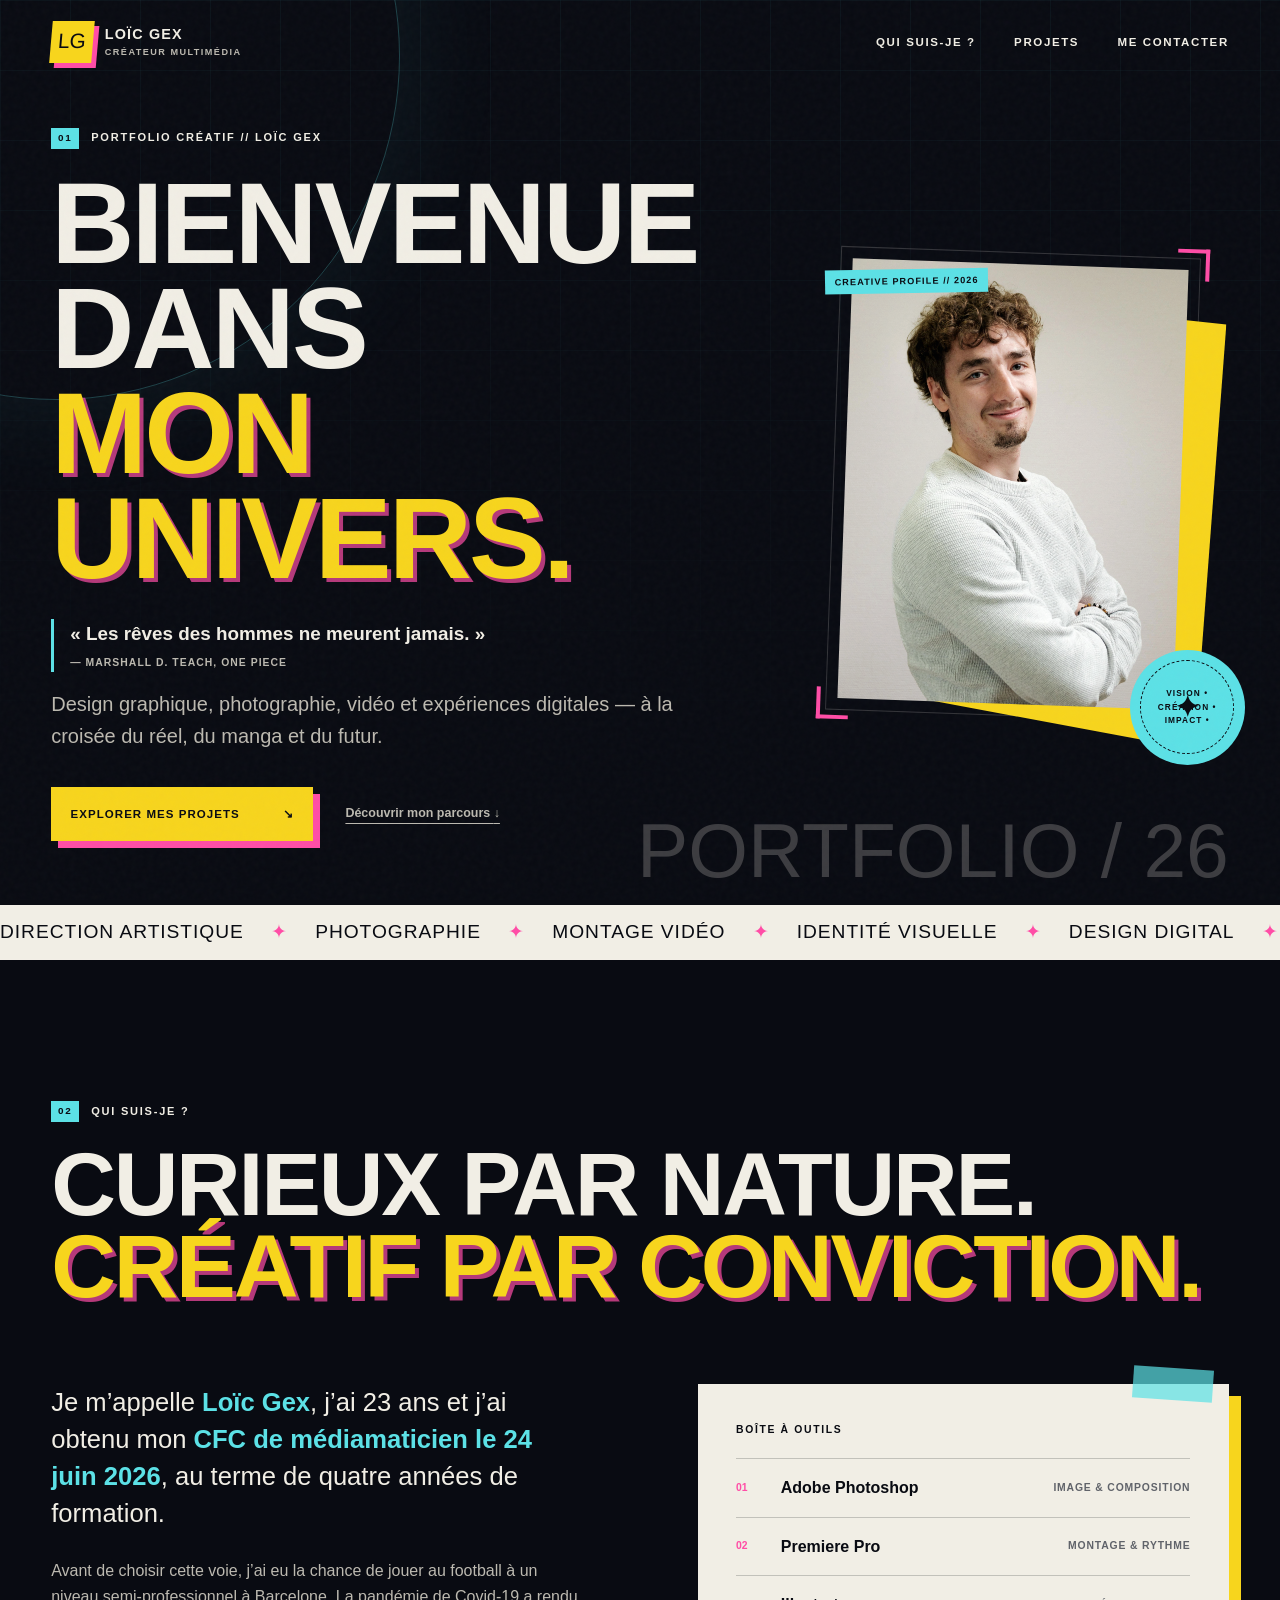
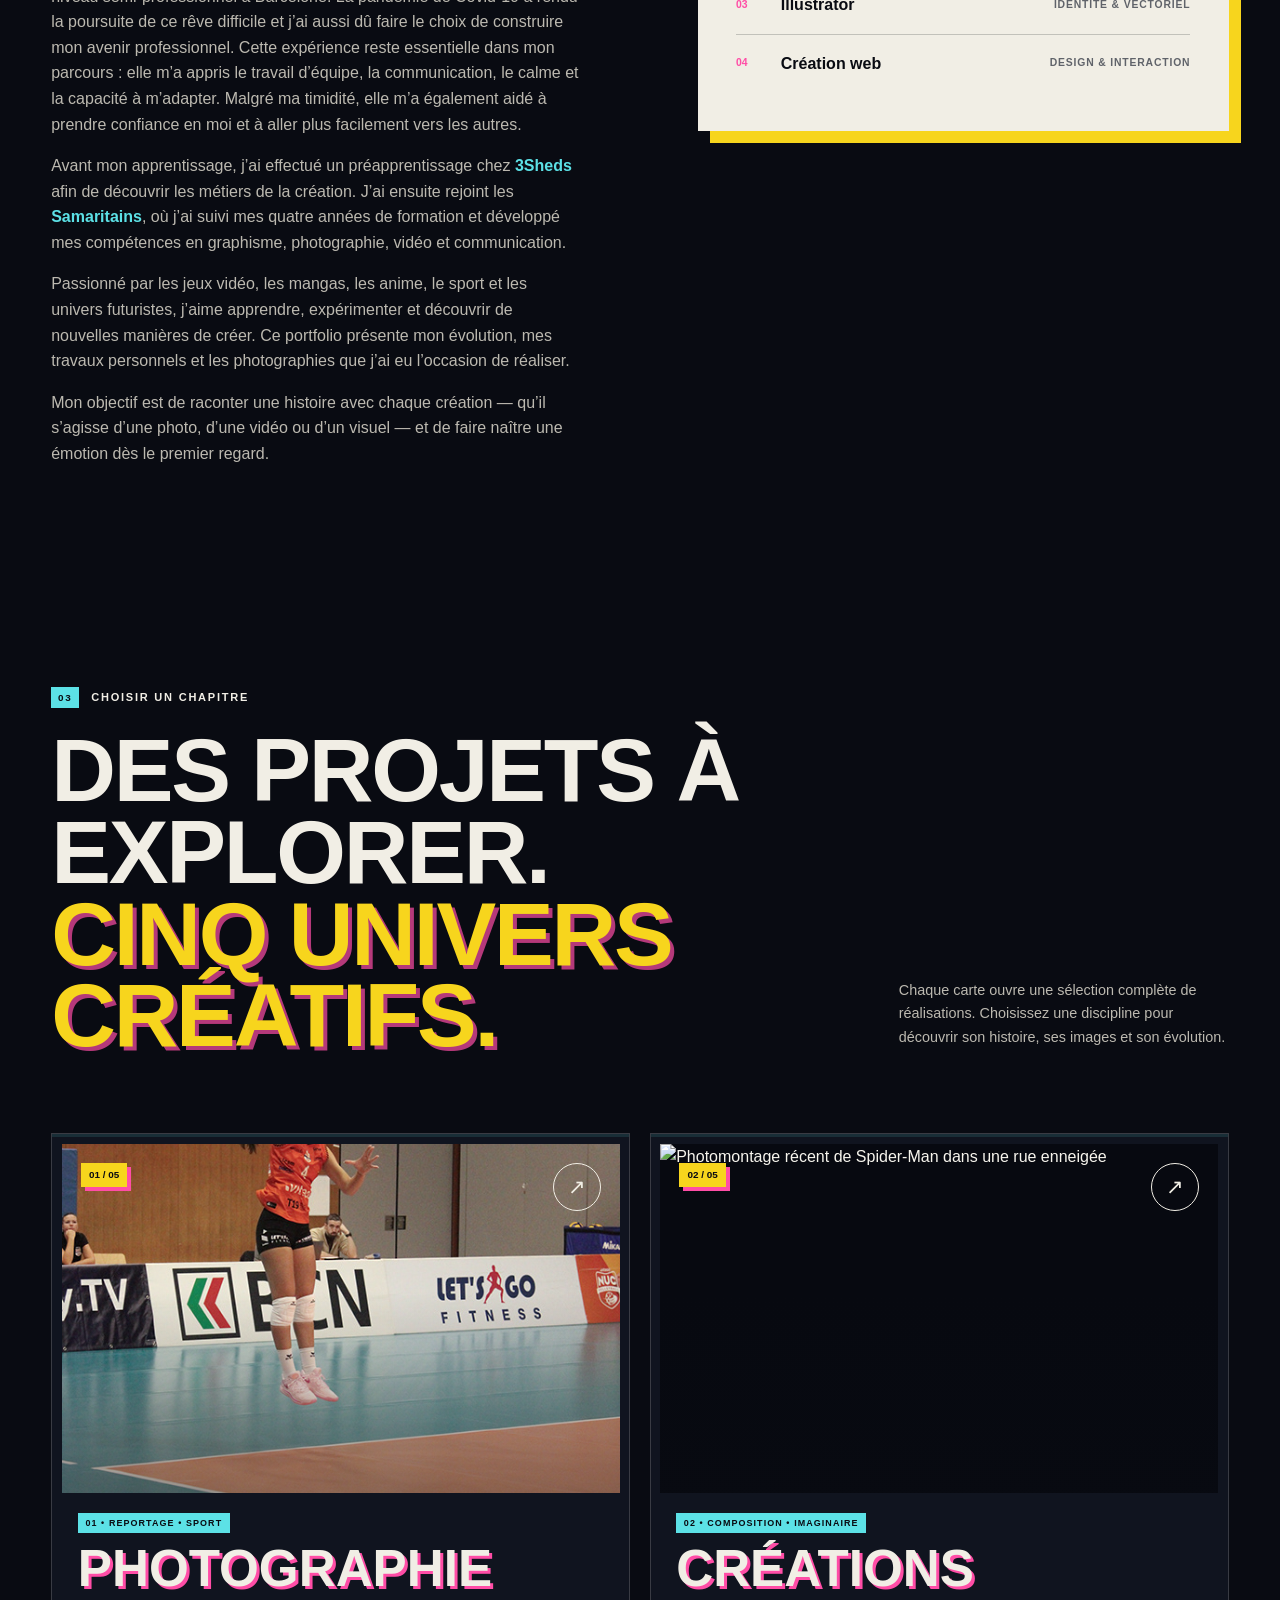
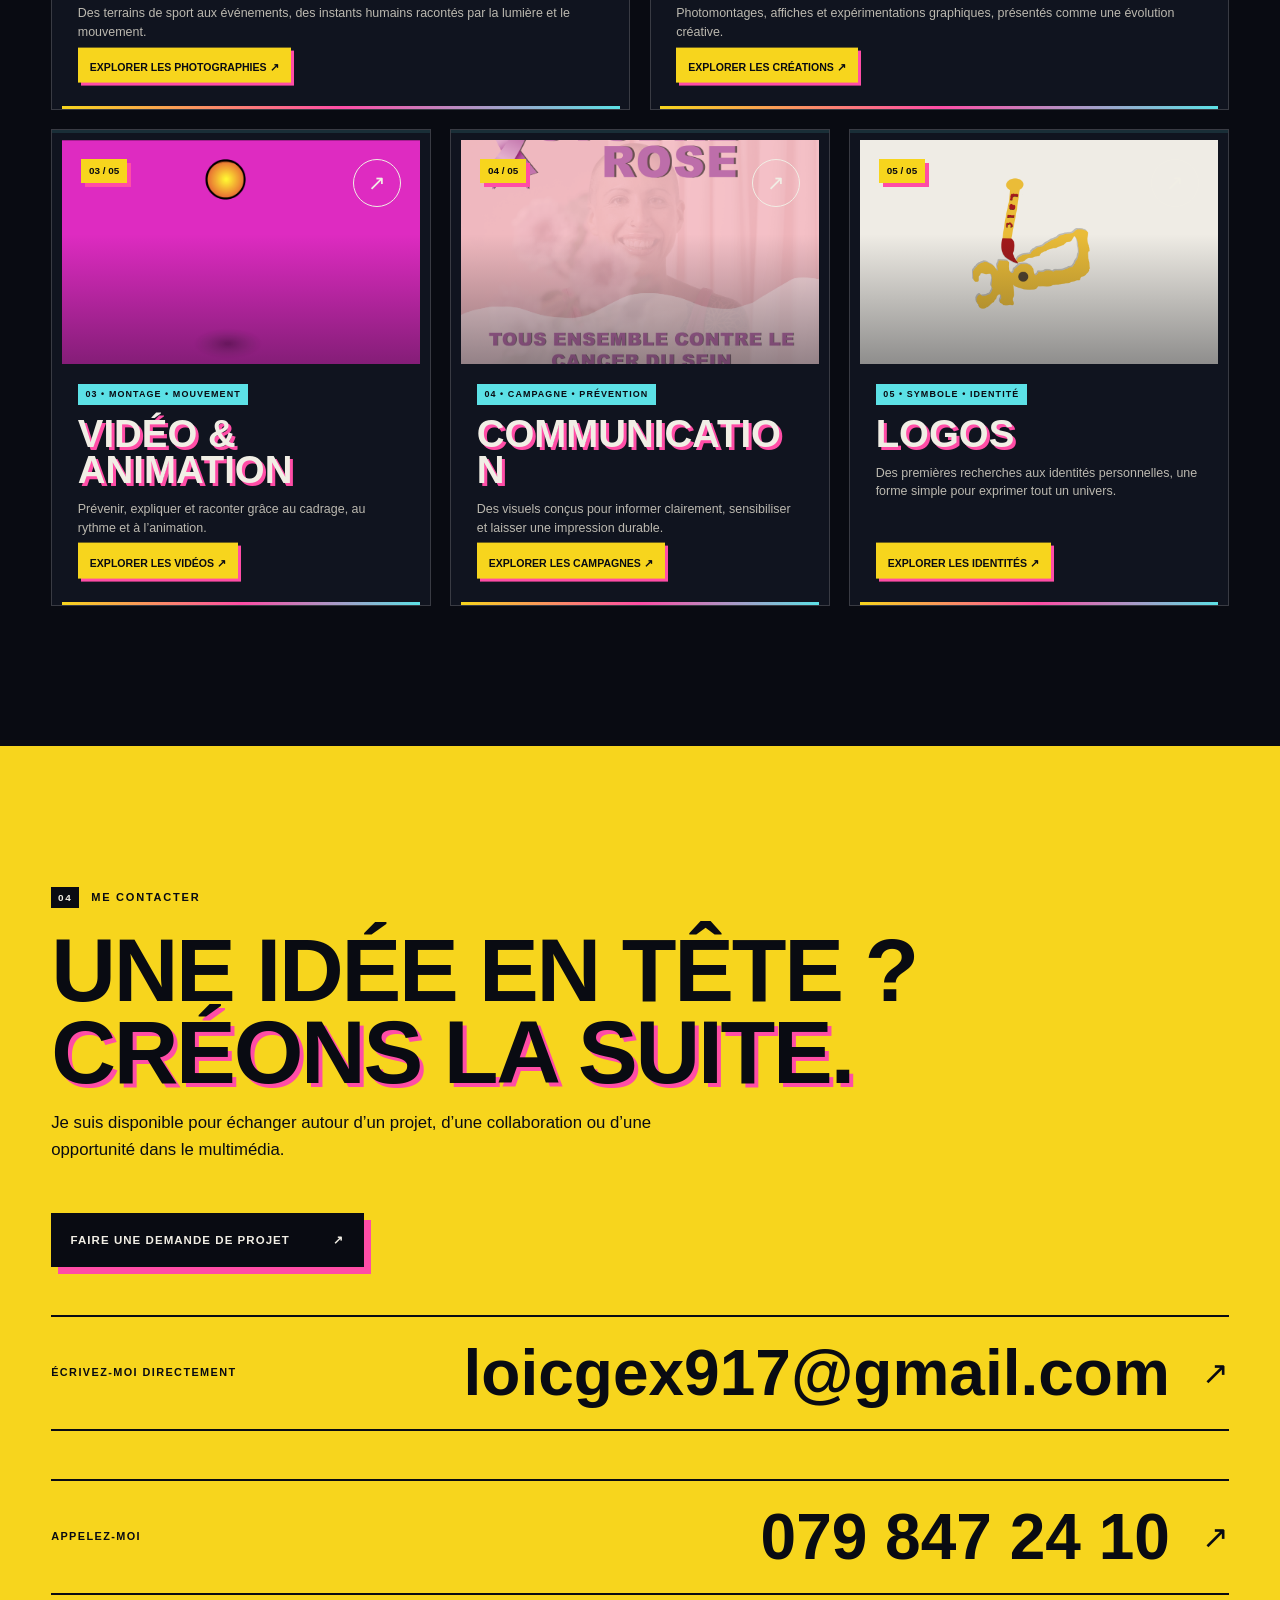
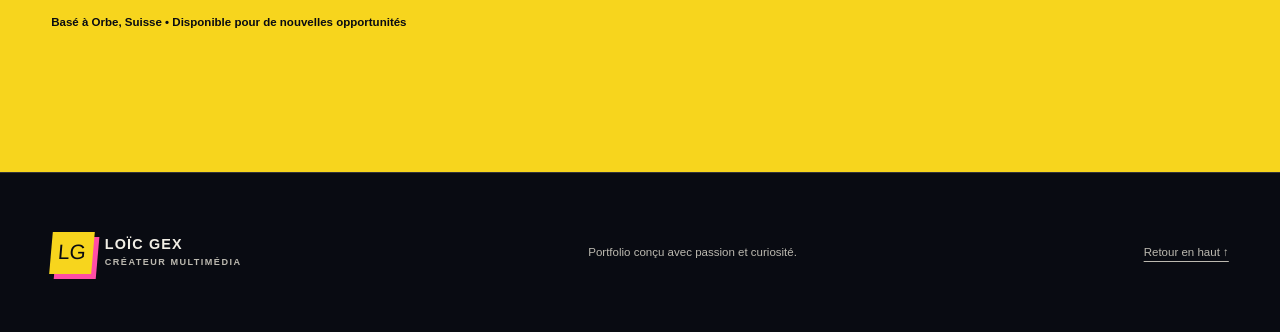
==== commit 3288658e: "Add files via upload" ====
--- a/index.html
+++ b/index.html
@@ -6,8 +6,8 @@
   <meta name="description" content="Portfolio de Loïc Gex, créateur multimédia : design graphique, photographie, vidéo et identité visuelle.">
   <meta name="theme-color" content="#090b12">
   <title>Loïc Gex — Créateur multimédia</title>
-  <link rel="stylesheet" href="styles.css?v=20260811-full-turn">
-  <script src="script.js?v=20260811-full-turn" defer></script>
+  <link rel="stylesheet" href="styles.css?v=20260811-full-bleed">
+  <script src="script.js?v=20260811-full-bleed" defer></script>
 </head>
 <body>
   <a class="skip-link" href="#contenu">Aller au contenu</a>
--- a/styles.css
+++ b/styles.css
@@ -33,16 +33,16 @@
 .page-transition.is-turning::before { animation: transition-backdrop-in 2.15s ease forwards; }
 .page-transition.is-entering::before { animation: transition-backdrop-out .78s ease forwards; }
 .page-flurry { position: absolute; left: 50%; top: 50%; z-index: 8; width: min(96vw, 1380px); aspect-ratio: 3 / 2; perspective: 2000px; transform: translate(-50%,-50%) rotateX(3deg); transform-style: preserve-3d; }
-.page-flurry::before, .page-flurry::after { content: ""; position: absolute; top: 9%; bottom: 9%; width: 46%; border: 1px solid rgba(117,91,0,.42); background: repeating-linear-gradient(0deg, transparent 0 25px, rgba(70,52,0,.055) 25px 26px), radial-gradient(circle at 50% 20%, #ffed66, var(--yellow) 60%, #d2aa00); box-shadow: inset 0 0 38px rgba(85,61,0,.2), 0 16px 36px rgba(0,0,0,.48); opacity: 0; }
+.page-flurry::before, .page-flurry::after { content: ""; position: absolute; top: 0; bottom: 0; width: 50%; border: 1px solid rgba(117,91,0,.42); background: repeating-linear-gradient(0deg, transparent 0 25px, rgba(70,52,0,.055) 25px 26px), radial-gradient(circle at 50% 20%, #ffed66, var(--yellow) 60%, #d2aa00); box-shadow: inset 0 0 38px rgba(85,61,0,.2), 0 16px 36px rgba(0,0,0,.48); opacity: 0; }
 .page-flurry::before { right: 50%; border-radius: 1rem .15rem .15rem 1rem; transform: rotateY(4deg); transform-origin: right center; }
 .page-flurry::after { left: 50%; border-radius: .15rem 1rem 1rem .15rem; transform: rotateY(-4deg); transform-origin: left center; }
 .is-turning .page-flurry { animation: reference-book-stage 2.15s ease both; }
 .is-turning .page-flurry::before, .is-turning .page-flurry::after { animation: reference-book-base 2.15s ease both; }
-.turning-sheet { --sheet-delay: calc(var(--sheet) * .21s); position: absolute; left: 50%; top: calc(9% + var(--sheet) * .18%); z-index: calc(16 - var(--sheet)); width: calc(46% - var(--sheet) * .15%); height: calc(82% - var(--sheet) * .15%); border-radius: .12rem 1rem 1rem .12rem; opacity: 0; transform: rotateY(0) translateZ(calc(var(--sheet) * 1px)); transform-origin: left center; transform-style: preserve-3d; will-change: transform, opacity; }
+.turning-sheet { --sheet-delay: calc(var(--sheet) * .21s); position: absolute; left: 50%; top: calc(var(--sheet) * .08%); z-index: calc(16 - var(--sheet)); width: calc(50% - var(--sheet) * .08%); height: calc(100% - var(--sheet) * .16%); border-radius: .12rem 1rem 1rem .12rem; opacity: 0; transform: rotateY(0) translateZ(calc(var(--sheet) * 1px)); transform-origin: left center; transform-style: preserve-3d; will-change: transform, opacity; }
 .sheet-face { position: absolute; inset: 0; border: 1px solid rgba(255,255,255,.58); border-radius: inherit; overflow: hidden; box-shadow: 18px 12px 28px rgba(0,0,0,.4); backface-visibility: hidden; -webkit-backface-visibility: hidden; }
 .sheet-front { background: var(--ink-soft); transform: rotateY(0); }
 .sheet-front::after { content: ""; position: absolute; inset: 0; background: linear-gradient(90deg, rgba(247,213,29,.2), transparent 22%), linear-gradient(0deg, rgba(9,11,18,.72), transparent 48%); box-shadow: inset 18px 0 36px rgba(0,0,0,.3); }
-.sheet-front img { width: 100%; height: 100%; object-fit: cover; filter: saturate(.92) contrast(1.06); }
+.sheet-front img { width: 100%; height: 100%; object-fit: cover; object-position: center; filter: saturate(.92) contrast(1.06); }
 .sheet-front.sheet-contain img { padding: 7%; object-fit: contain; background: #e9e6dd; }
 .sheet-back { background: repeating-linear-gradient(0deg, transparent 0 25px, rgba(9,11,18,.05) 25px 26px), linear-gradient(100deg, #d1ab00, var(--yellow) 17%, #ffe866 58%, #d2aa00); box-shadow: inset 18px 0 35px rgba(255,255,255,.25), inset -22px 0 36px rgba(83,63,0,.18); transform: rotateY(180deg); }
 .sheet-back::after { content: ""; position: absolute; inset: 6%; border: 1px solid rgba(9,11,18,.12); border-radius: .2rem .7rem .7rem .2rem; }
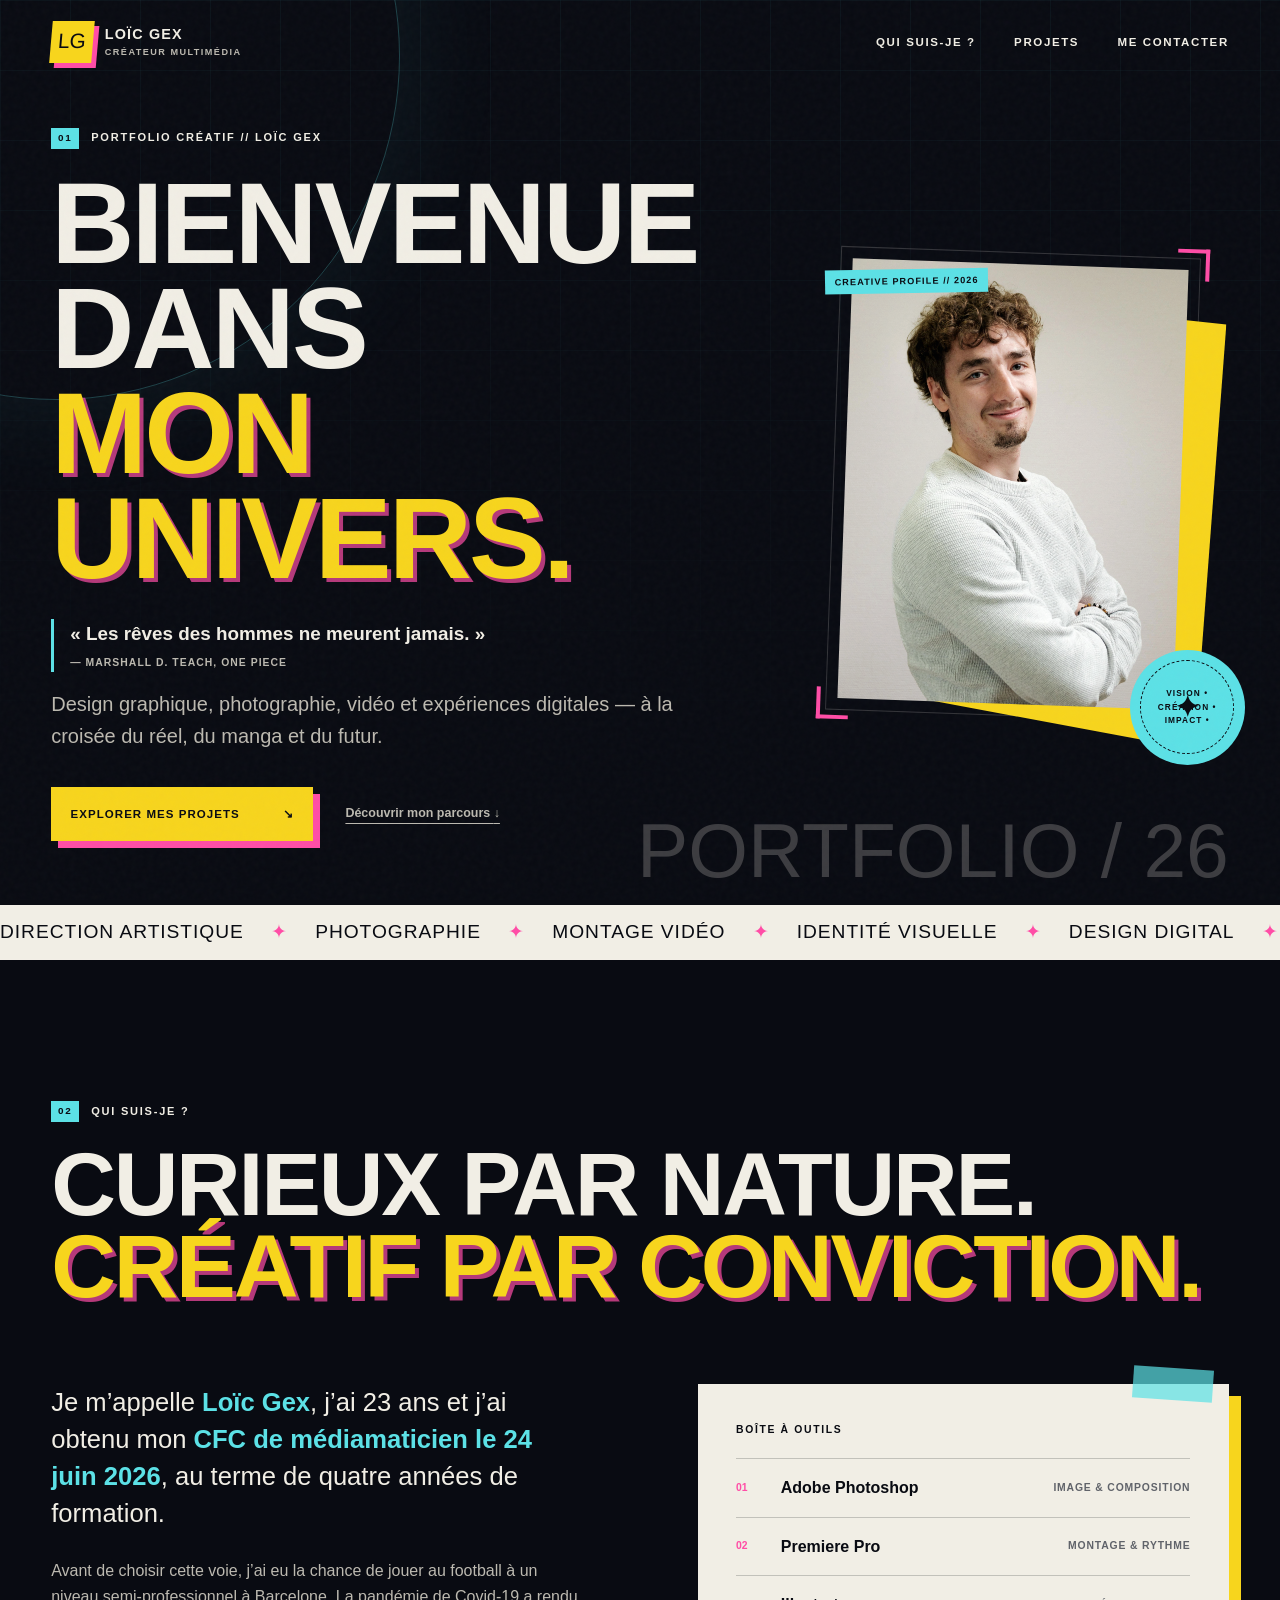
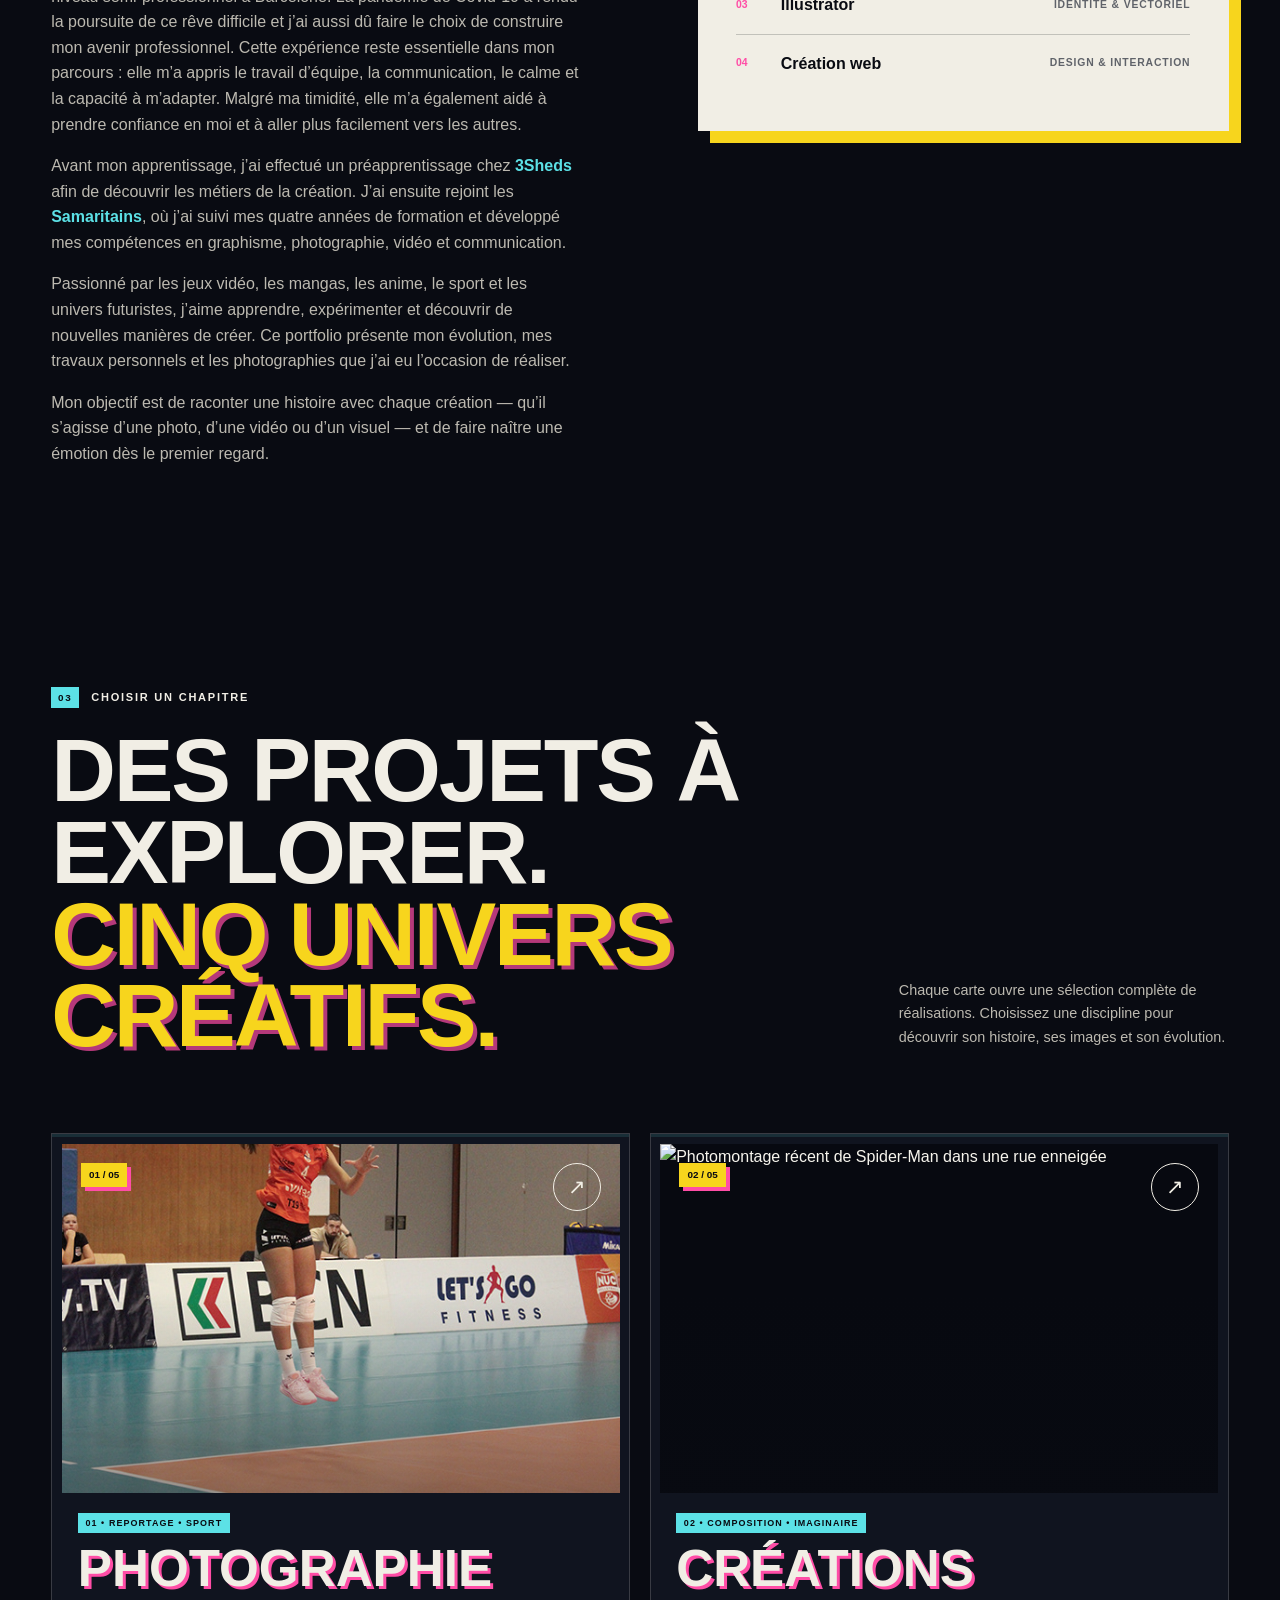
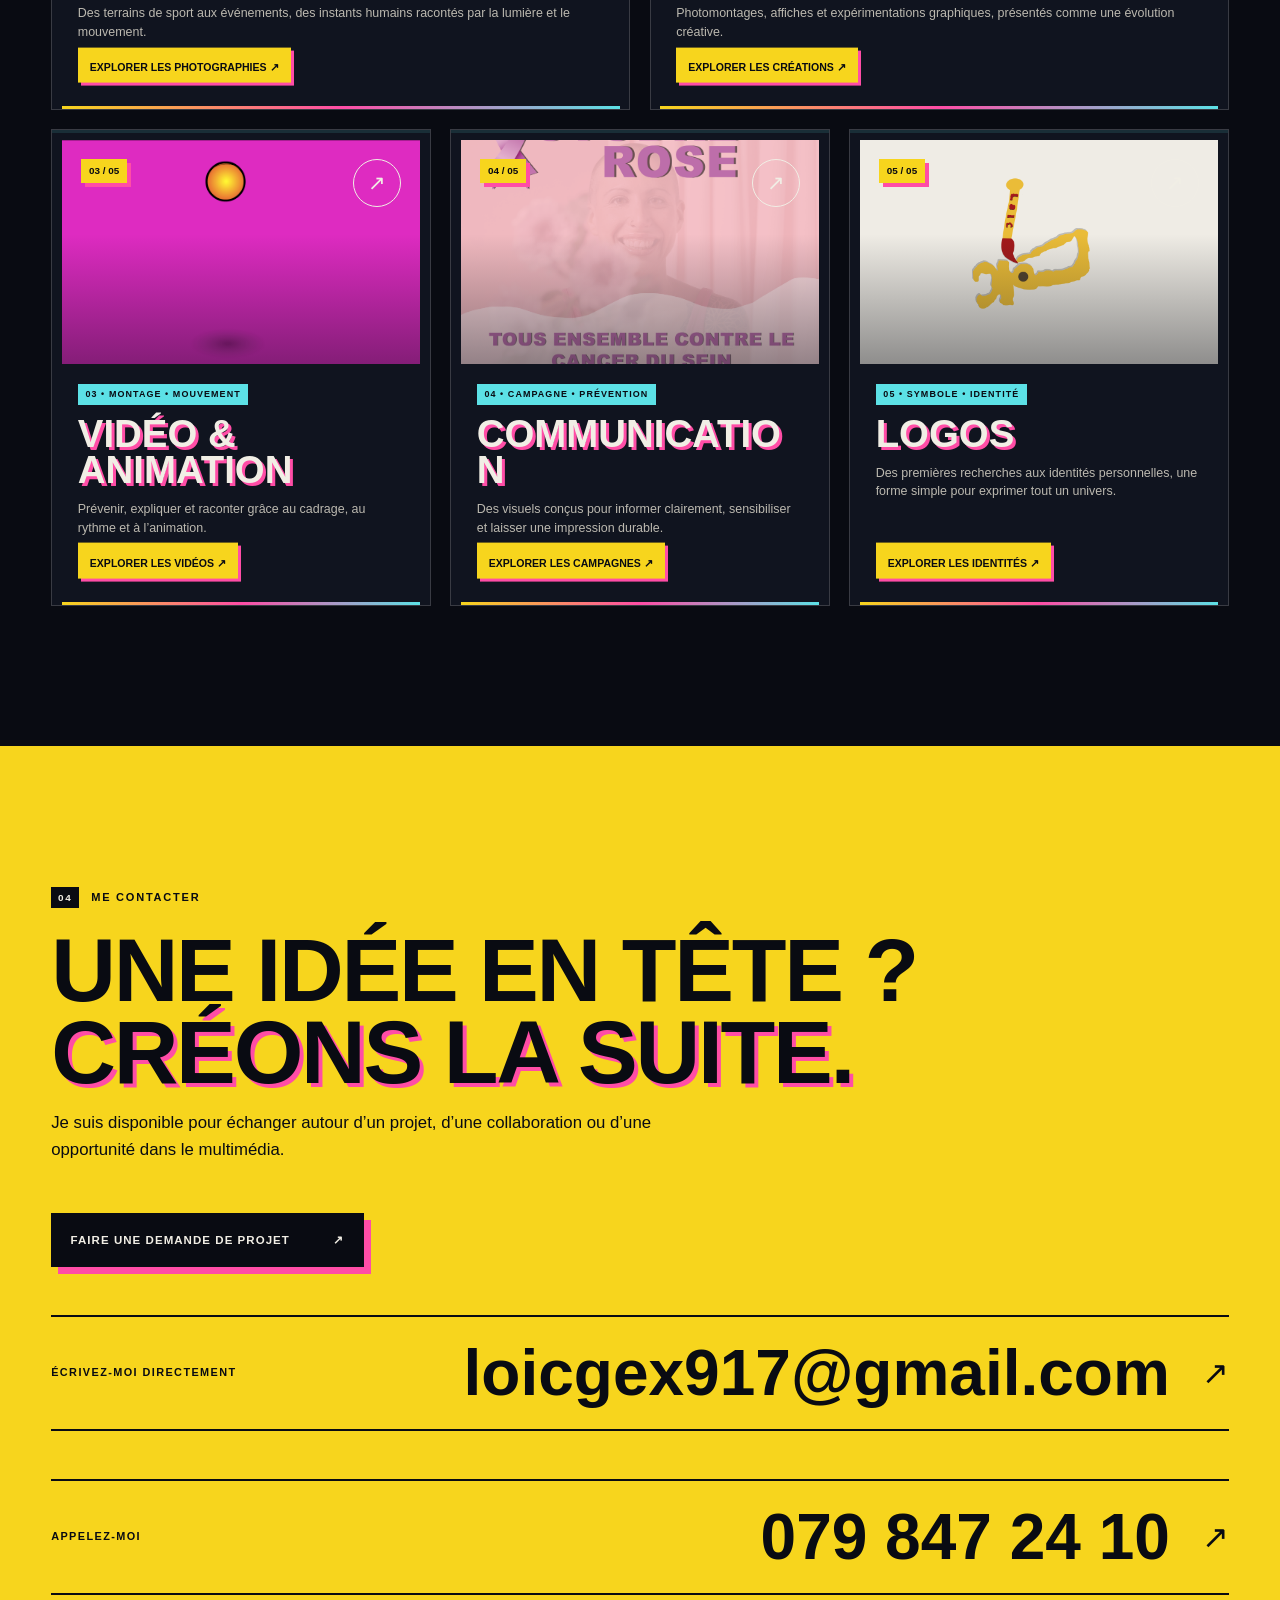
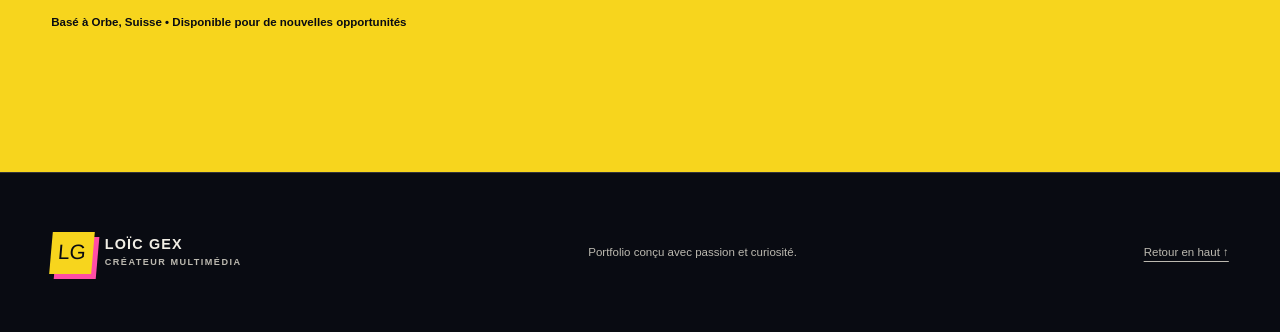
==== commit 8333e579: "Add files via upload" ====
--- a/index.html
+++ b/index.html
@@ -6,8 +6,8 @@
   <meta name="description" content="Portfolio de Loïc Gex, créateur multimédia : design graphique, photographie, vidéo et identité visuelle.">
   <meta name="theme-color" content="#090b12">
   <title>Loïc Gex — Créateur multimédia</title>
-  <link rel="stylesheet" href="styles.css?v=20260811-full-bleed">
-  <script src="script.js?v=20260811-full-bleed" defer></script>
+  <link rel="stylesheet" href="styles.css?v=20260811-reference-book">
+  <script src="script.js?v=20260811-reference-book" defer></script>
 </head>
 <body>
   <a class="skip-link" href="#contenu">Aller au contenu</a>
--- a/styles.css
+++ b/styles.css
@@ -28,40 +28,40 @@
 .noise { position: fixed; inset: 0; z-index: 20; opacity: .032; pointer-events: none; background-image: url("data:image/svg+xml,%3Csvg viewBox='0 0 180 180' xmlns='http://www.w3.org/2000/svg'%3E%3Cfilter id='n'%3E%3CfeTurbulence type='fractalNoise' baseFrequency='.9' numOctaves='4' stitchTiles='stitch'/%3E%3C/filter%3E%3Crect width='100%25' height='100%25' filter='url(%23n)' opacity='.9'/%3E%3C/svg%3E"); }
 .page-transition { position: fixed; inset: 0; z-index: 999; overflow: hidden; pointer-events: none; opacity: 0; perspective: 1800px; transform-style: preserve-3d; }
 .page-transition::before { content: ""; position: absolute; inset: 0; z-index: 0; background: radial-gradient(circle at 50% 50%, rgba(247,213,29,.2), transparent 38%), rgba(6,8,13,.9); opacity: 0; }
-.page-transition.is-turning { animation: transition-stage-in 2.15s ease forwards; }
+.page-transition.is-turning { animation: transition-stage-in 2.85s ease forwards; }
 .page-transition.is-entering { animation: transition-stage-out .78s ease forwards; }
-.page-transition.is-turning::before { animation: transition-backdrop-in 2.15s ease forwards; }
+.page-transition.is-turning::before { animation: transition-backdrop-in 2.85s ease forwards; }
 .page-transition.is-entering::before { animation: transition-backdrop-out .78s ease forwards; }
-.page-flurry { position: absolute; left: 50%; top: 50%; z-index: 8; width: min(96vw, 1380px); aspect-ratio: 3 / 2; perspective: 2000px; transform: translate(-50%,-50%) rotateX(3deg); transform-style: preserve-3d; }
+.page-flurry { position: absolute; left: 50%; top: 50%; z-index: 8; width: min(106vw, calc(94vh * 1.5), 1580px); aspect-ratio: 3 / 2; perspective: 2400px; transform: translate(-50%,-50%) rotateX(2deg); transform-style: preserve-3d; }
 .page-flurry::before, .page-flurry::after { content: ""; position: absolute; top: 0; bottom: 0; width: 50%; border: 1px solid rgba(117,91,0,.42); background: repeating-linear-gradient(0deg, transparent 0 25px, rgba(70,52,0,.055) 25px 26px), radial-gradient(circle at 50% 20%, #ffed66, var(--yellow) 60%, #d2aa00); box-shadow: inset 0 0 38px rgba(85,61,0,.2), 0 16px 36px rgba(0,0,0,.48); opacity: 0; }
 .page-flurry::before { right: 50%; border-radius: 1rem .15rem .15rem 1rem; transform: rotateY(4deg); transform-origin: right center; }
 .page-flurry::after { left: 50%; border-radius: .15rem 1rem 1rem .15rem; transform: rotateY(-4deg); transform-origin: left center; }
-.is-turning .page-flurry { animation: reference-book-stage 2.15s ease both; }
-.is-turning .page-flurry::before, .is-turning .page-flurry::after { animation: reference-book-base 2.15s ease both; }
-.turning-sheet { --sheet-delay: calc(var(--sheet) * .21s); position: absolute; left: 50%; top: calc(var(--sheet) * .08%); z-index: calc(16 - var(--sheet)); width: calc(50% - var(--sheet) * .08%); height: calc(100% - var(--sheet) * .16%); border-radius: .12rem 1rem 1rem .12rem; opacity: 0; transform: rotateY(0) translateZ(calc(var(--sheet) * 1px)); transform-origin: left center; transform-style: preserve-3d; will-change: transform, opacity; }
+.is-turning .page-flurry { animation: reference-book-stage 2.85s ease both; }
+.is-turning .page-flurry::before, .is-turning .page-flurry::after { animation: reference-book-base 2.85s ease both; }
+.turning-sheet { --sheet-delay: calc(var(--sheet) * .27s); position: absolute; left: 50%; top: 0; z-index: calc(16 - var(--sheet)); width: 50%; height: 100%; border-radius: .12rem 1rem 1rem .12rem; opacity: 0; transform: rotateY(0) translateZ(calc(var(--sheet) * 1.5px)); transform-origin: left center; transform-style: preserve-3d; will-change: transform, opacity; }
 .sheet-face { position: absolute; inset: 0; border: 1px solid rgba(255,255,255,.58); border-radius: inherit; overflow: hidden; box-shadow: 18px 12px 28px rgba(0,0,0,.4); backface-visibility: hidden; -webkit-backface-visibility: hidden; }
 .sheet-front { background: var(--ink-soft); transform: rotateY(0); }
 .sheet-front::after { content: ""; position: absolute; inset: 0; background: linear-gradient(90deg, rgba(247,213,29,.2), transparent 22%), linear-gradient(0deg, rgba(9,11,18,.72), transparent 48%); box-shadow: inset 18px 0 36px rgba(0,0,0,.3); }
-.sheet-front img { width: 100%; height: 100%; object-fit: cover; object-position: center; filter: saturate(.92) contrast(1.06); }
-.sheet-front.sheet-contain img { padding: 7%; object-fit: contain; background: #e9e6dd; }
-.sheet-back { background: repeating-linear-gradient(0deg, transparent 0 25px, rgba(9,11,18,.05) 25px 26px), linear-gradient(100deg, #d1ab00, var(--yellow) 17%, #ffe866 58%, #d2aa00); box-shadow: inset 18px 0 35px rgba(255,255,255,.25), inset -22px 0 36px rgba(83,63,0,.18); transform: rotateY(180deg); }
-.sheet-back::after { content: ""; position: absolute; inset: 6%; border: 1px solid rgba(9,11,18,.12); border-radius: .2rem .7rem .7rem .2rem; }
+.sheet-front img, .sheet-back img { width: 100%; height: 100%; object-fit: cover; object-position: center; filter: saturate(.92) contrast(1.06); }
+.sheet-front.sheet-contain img, .sheet-back.sheet-contain img { padding: 7%; object-fit: contain; background: #e9e6dd; }
+.sheet-back { background: var(--ink-soft); transform: rotateY(180deg); }
+.sheet-back::after { content: ""; position: absolute; inset: 0; background: linear-gradient(270deg, rgba(247,213,29,.2), transparent 22%), linear-gradient(0deg, rgba(9,11,18,.72), transparent 48%); box-shadow: inset -18px 0 36px rgba(0,0,0,.3); }
 .sheet-label { position: absolute; z-index: 2; left: 5%; right: 5%; bottom: 5%; padding: .48rem .62rem; display: flex; align-items: center; justify-content: space-between; gap: .7rem; color: var(--ink); background: var(--yellow); box-shadow: 5px 5px 0 var(--pink); font-size: clamp(.55rem, 1vw, .75rem); font-weight: 900; letter-spacing: .1em; text-transform: uppercase; }
 .sheet-label b { color: #573800; font-size: .75em; }
-.is-turning .turning-sheet { animation: yellow-page-flurry .9s cubic-bezier(.48,.03,.18,1) var(--sheet-delay) both; }
-.is-turning .sheet-front { animation: sheet-front-visibility .9s linear var(--sheet-delay) both; }
-.is-turning .sheet-back { animation: sheet-back-visibility .9s linear var(--sheet-delay) both; }
+.is-turning .turning-sheet { animation: yellow-page-flurry 1.18s cubic-bezier(.45,.02,.16,1) var(--sheet-delay) both; }
+.is-turning .sheet-front { animation: sheet-front-visibility 1.18s linear var(--sheet-delay) both; }
+.is-turning .sheet-back { animation: sheet-back-visibility 1.18s linear var(--sheet-delay) both; }
 .is-entering .page-flurry { display: none; }
-.opening-book { position: absolute; inset: 50% auto auto 50%; z-index: 20; width: min(94vw, 1320px); aspect-ratio: 3 / 2; opacity: 0; transform: translate(-50%,-50%) scale(.14) rotateX(10deg); transform-origin: center; transform-style: preserve-3d; }
+.opening-book { position: absolute; inset: 50% auto auto 50%; z-index: 20; width: min(106vw, calc(94vh * 1.5), 1580px); aspect-ratio: 3 / 2; opacity: 0; transform: translate(-50%,-50%) scale(.14) rotateX(10deg); transform-origin: center; transform-style: preserve-3d; }
 .book-cover { position: absolute; inset: 2%; border: 4px solid #080a10; border-radius: 1.2rem; background: linear-gradient(135deg, #ff4da6, #4c1737 46%, #090b12); box-shadow: 0 28px 70px rgba(0,0,0,.68), 0 0 0 3px var(--yellow); }
 .book-page { position: absolute; top: 4%; bottom: 4%; width: 48%; border: 1px solid rgba(117,91,0,.4); background: repeating-linear-gradient(0deg, transparent 0 26px, rgba(70,52,0,.06) 26px 27px), radial-gradient(circle at 50% 22%, #ffed66, var(--yellow) 58%, #d5ad00); box-shadow: inset 0 0 42px rgba(85,61,0,.22), 0 10px 32px rgba(0,0,0,.42); backface-visibility: hidden; }
 .book-page::after { content: ""; position: absolute; inset: 7%; border: 1px solid rgba(9,11,18,.12); }
 .book-page-left { right: 50%; border-radius: 1rem .2rem .2rem 1rem; transform: rotateY(88deg); transform-origin: right center; }
 .book-page-right { left: 50%; border-radius: .2rem 1rem 1rem .2rem; transform: rotateY(-88deg); transform-origin: left center; }
 .book-spine { position: absolute; z-index: 4; left: 50%; top: 3%; bottom: 3%; width: 8px; border-radius: 50%; background: linear-gradient(90deg, rgba(74,53,0,.65), rgba(255,246,158,.9), rgba(74,53,0,.65)); box-shadow: 0 0 18px rgba(0,0,0,.55); transform: translateX(-50%); }
-.is-turning .opening-book { animation: book-arrive 2.15s cubic-bezier(.3,.02,.16,1) forwards; }
-.is-turning .book-page-left { animation: book-open-left .21s cubic-bezier(.15,.7,.15,1) 1.93s forwards; }
-.is-turning .book-page-right { animation: book-open-right .21s cubic-bezier(.15,.7,.15,1) 1.93s forwards; }
+.is-turning .opening-book { animation: book-arrive 2.85s cubic-bezier(.3,.02,.16,1) forwards; }
+.is-turning .book-page-left { animation: book-open-left .28s cubic-bezier(.15,.7,.15,1) 2.56s forwards; }
+.is-turning .book-page-right { animation: book-open-right .28s cubic-bezier(.15,.7,.15,1) 2.56s forwards; }
 .is-entering .opening-book { opacity: 1; transform: translate(-50%,-50%) scale(1.22); animation: book-release .78s ease forwards; }
 .is-entering .book-page-left { transform: rotateY(0); animation: book-leave-left .78s cubic-bezier(.5,0,.7,1) forwards; }
 .is-entering .book-page-right { transform: rotateY(0); animation: book-leave-right .78s cubic-bezier(.5,0,.7,1) forwards; }
@@ -70,20 +70,20 @@
 @keyframes transition-stage-out { 0%,82% { opacity: 1; } 100% { opacity: 0; } }
 @keyframes transition-backdrop-in { 0% { opacity: 0; } 42% { opacity: .58; } 72%,100% { opacity: 1; } }
 @keyframes transition-backdrop-out { 0% { opacity: 1; } 60% { opacity: .72; } 100% { opacity: 0; } }
-@keyframes reference-book-stage { 0% { opacity: 0; transform: translate(-50%,-50%) scale(.78) rotateX(3deg); } 7% { opacity: 1; } 82% { opacity: 1; transform: translate(-50%,-50%) scale(1) rotateX(3deg); } 94%,100% { opacity: 0; transform: translate(-50%,-50%) scale(1.025) rotateX(3deg); } }
-@keyframes reference-book-base { 0% { opacity: 0; } 6%,84% { opacity: 1; } 96%,100% { opacity: 0; } }
+@keyframes reference-book-stage { 0% { opacity: 0; transform: translate(-50%,-50%) scale(.7) rotateX(2deg); } 5% { opacity: 1; } 82% { opacity: 1; transform: translate(-50%,-50%) scale(1) rotateX(2deg); } 94%,100% { opacity: 0; transform: translate(-50%,-50%) scale(1.025) rotateX(2deg); } }
+@keyframes reference-book-base { 0% { opacity: 0; } 5%,84% { opacity: 1; } 96%,100% { opacity: 0; } }
 @keyframes yellow-page-flurry {
-  0% { opacity: 0; border-radius: .12rem 1rem 1rem .12rem; transform: rotateY(0) translateZ(calc(var(--sheet) * 1px)) skewY(0); }
-  8% { opacity: 1; }
-  38% { opacity: 1; border-radius: .12rem 42% 42% .12rem; transform: rotateY(-68deg) translateZ(28px) skewY(-1.2deg); }
-  58% { opacity: 1; border-radius: 42% .3rem .3rem 42%; transform: rotateY(-112deg) translateZ(32px) skewY(.8deg); }
-  82% { opacity: 1; border-radius: 1rem .12rem .12rem 1rem; transform: rotateY(-174deg) translateZ(3px) skewY(0); }
-  94% { opacity: 1; border-radius: 1rem .12rem .12rem 1rem; transform: rotateY(-180deg) translateZ(0); }
-  100% { opacity: 1; border-radius: 1rem .12rem .12rem 1rem; transform: rotateY(-180deg) translateZ(0); }
+  0% { opacity: 0; border-radius: .12rem 1rem 1rem .12rem; transform: rotateY(0) translateZ(calc(var(--sheet) * 1.5px)) rotateZ(0); }
+  6% { opacity: 1; }
+  30% { opacity: 1; border-radius: .12rem 34% 34% .12rem; transform: rotateY(-48deg) translateZ(28px) rotateZ(-.7deg); }
+  48% { opacity: 1; border-radius: .12rem 48% 48% .12rem; transform: rotateY(-86deg) translateZ(48px) rotateZ(-1.2deg); }
+  64% { opacity: 1; border-radius: 48% .3rem .3rem 48%; transform: rotateY(-122deg) translateZ(43px) rotateZ(.8deg); }
+  84% { opacity: 1; border-radius: 28% .12rem .12rem 28%; transform: rotateY(-170deg) translateZ(9px) rotateZ(.25deg); }
+  96%,100% { opacity: 1; border-radius: 1rem .12rem .12rem 1rem; transform: rotateY(-180deg) translateZ(0) rotateZ(0); }
 }
 @keyframes sheet-front-visibility { 0%,49% { opacity: 1; } 50%,100% { opacity: 0; } }
 @keyframes sheet-back-visibility { 0%,49% { opacity: 0; } 50%,100% { opacity: 1; } }
-@keyframes book-arrive { 0%,86% { opacity: 0; transform: translate(-50%,-50%) scale(.14) rotateX(10deg); } 90% { opacity: 1; transform: translate(-50%,-50%) scale(.28) rotateX(7deg); } 100% { opacity: 1; transform: translate(-50%,-50%) scale(1.08) rotateX(0); } }
+@keyframes book-arrive { 0%,84% { opacity: 0; transform: translate(-50%,-50%) scale(.14) rotateX(10deg); } 89% { opacity: 1; transform: translate(-50%,-50%) scale(.3) rotateX(7deg); } 100% { opacity: 1; transform: translate(-50%,-50%) scale(1.08) rotateX(0); } }
 @keyframes book-open-left { from { transform: rotateY(88deg); } to { transform: rotateY(0); } }
 @keyframes book-open-right { from { transform: rotateY(-88deg); } to { transform: rotateY(0); } }
 @keyframes book-release { 0% { opacity: 1; transform: translate(-50%,-50%) scale(1.22); } 72% { opacity: 1; transform: translate(-50%,-50%) scale(1.4); } 100% { opacity: 0; transform: translate(-50%,-50%) scale(1.55); } }
@@ -353,8 +353,8 @@
 }
 
 @media (max-width: 800px) {
-  .page-flurry { width: min(120vw, 980px); }
-  .opening-book { width: min(114vw, 920px); }
+  .page-flurry { width: min(142vw, calc(92svh * 1.5), 1200px); }
+  .opening-book { width: min(138vw, calc(92svh * 1.5), 1160px); }
   .site-header { height: 4.8rem; }
   .menu-toggle { display: block; }
   .main-nav { position: fixed; inset: 0; z-index: -1; padding: 7rem var(--pad) 3rem; display: flex; flex-direction: column; align-items: flex-start; justify-content: center; gap: 1rem; background: rgba(9,11,18,.98); opacity: 0; visibility: hidden; transition: opacity .2s, visibility .2s; }
@@ -399,8 +399,8 @@
 }
 
 @media (max-width: 600px) {
-  .page-flurry { width: min(138vw, 720px); }
-  .opening-book { width: min(130vw, 680px); }
+  .page-flurry { width: min(190vw, calc(88svh * 1.5), 900px); }
+  .opening-book { width: min(182vw, calc(88svh * 1.5), 860px); }
   .sheet-label { padding: .38rem .46rem; font-size: .5rem; box-shadow: 3px 3px 0 var(--pink); }
   h1 { max-width: 100%; font-size: clamp(3rem, 14vw, 4.7rem); overflow-wrap: anywhere; }
   h2 { font-size: clamp(2.8rem, 14vw, 4.2rem); }
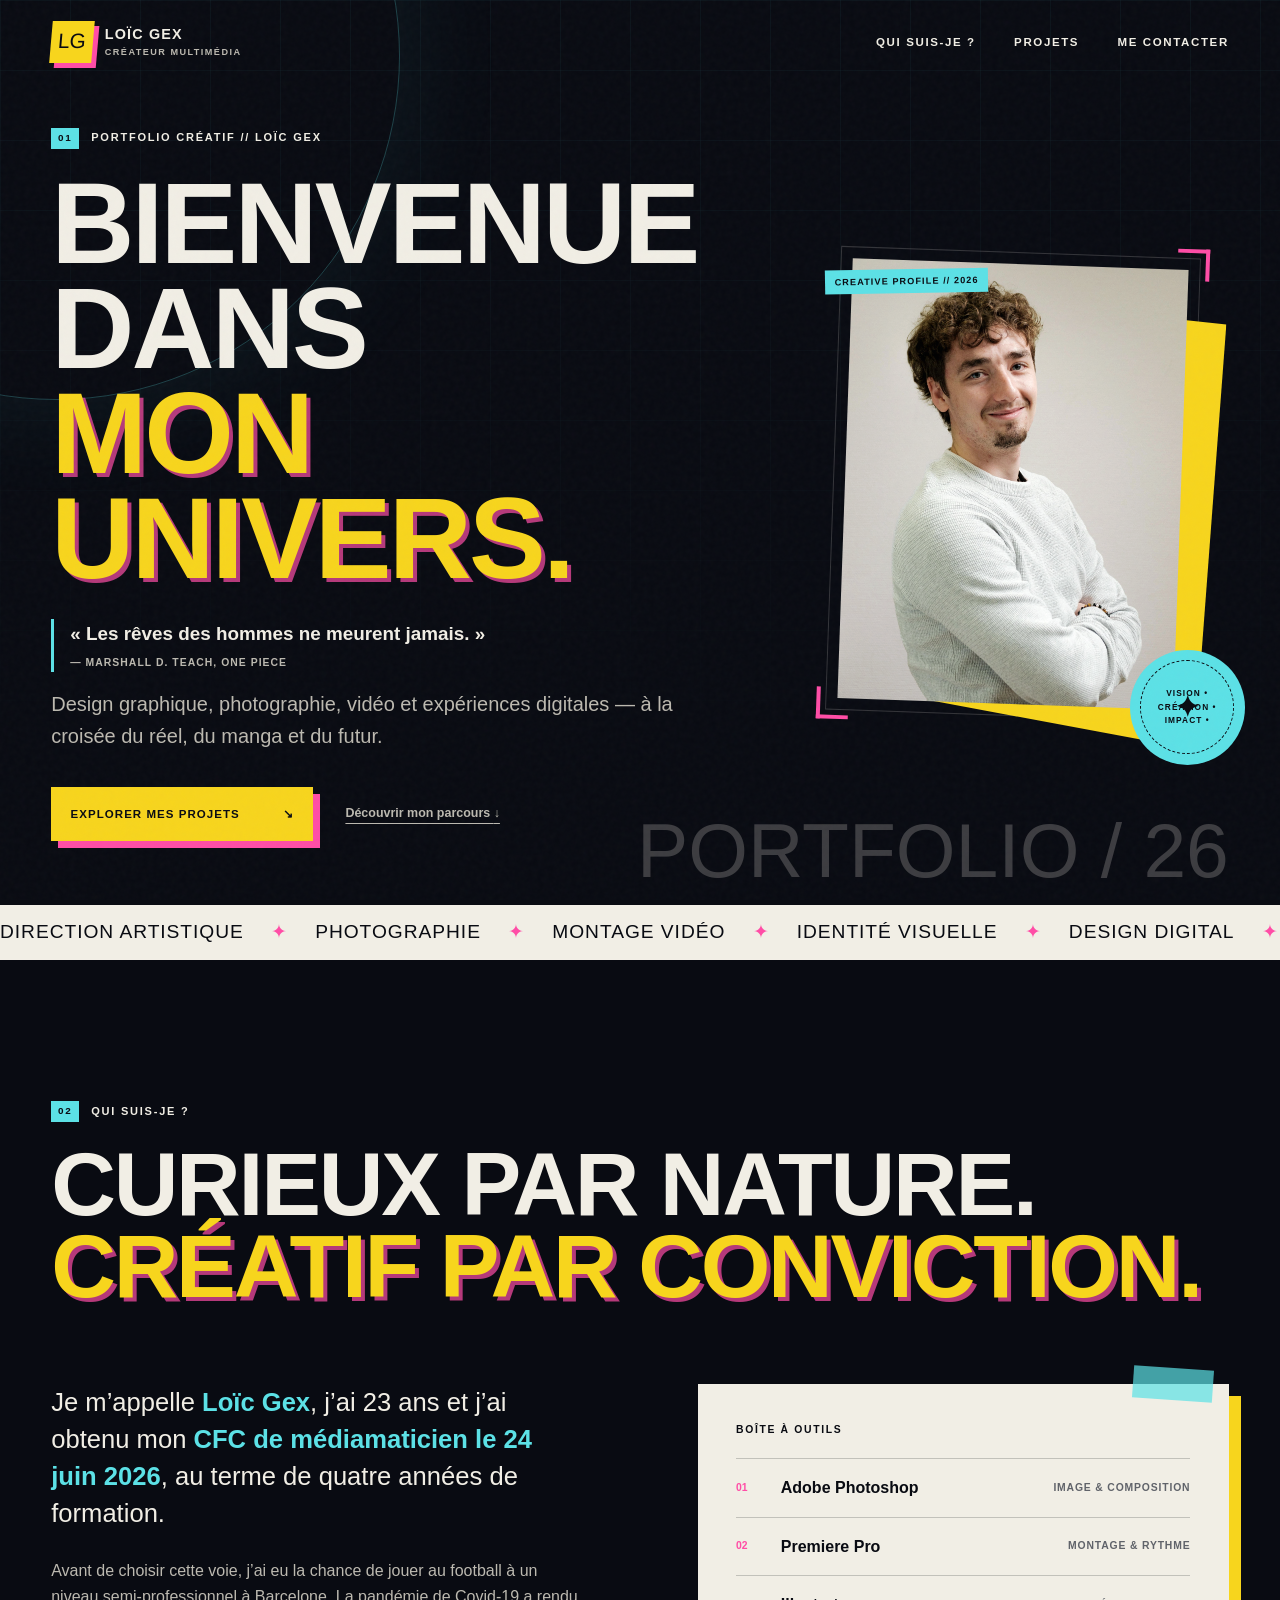
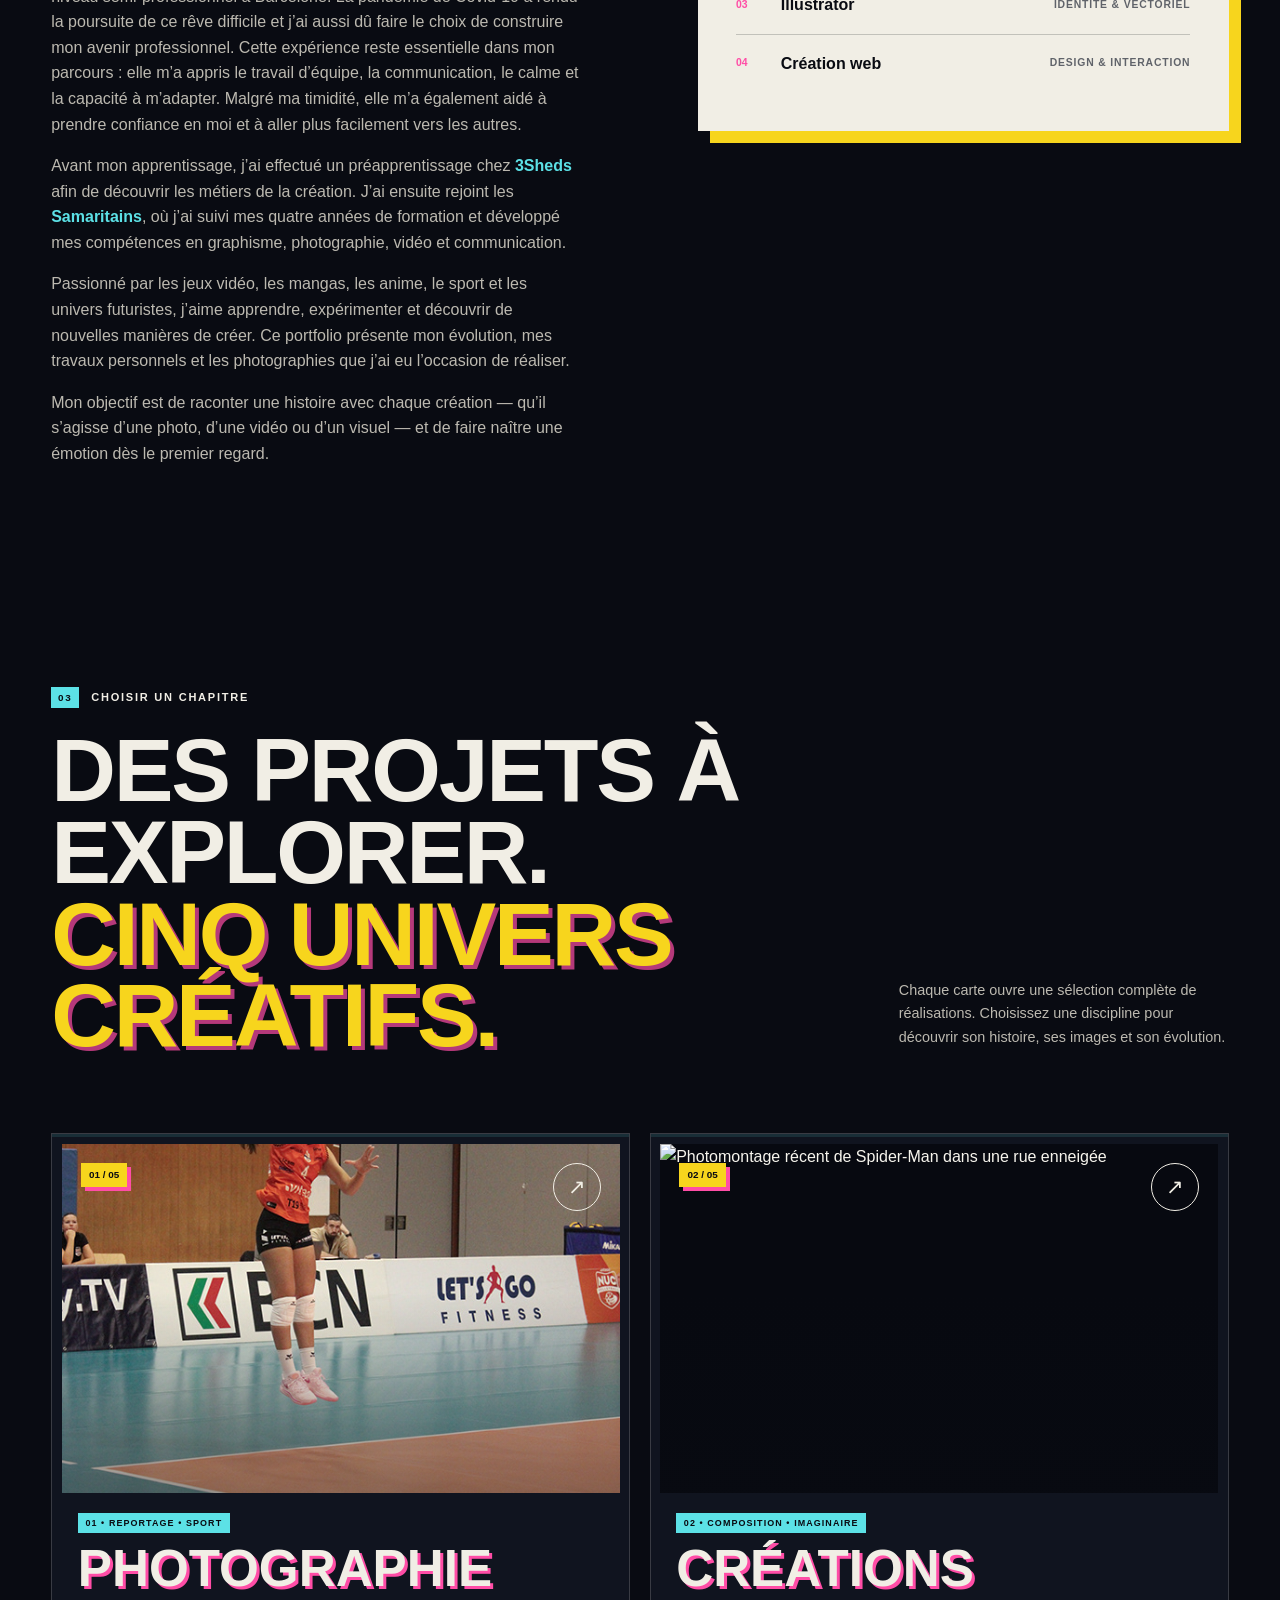
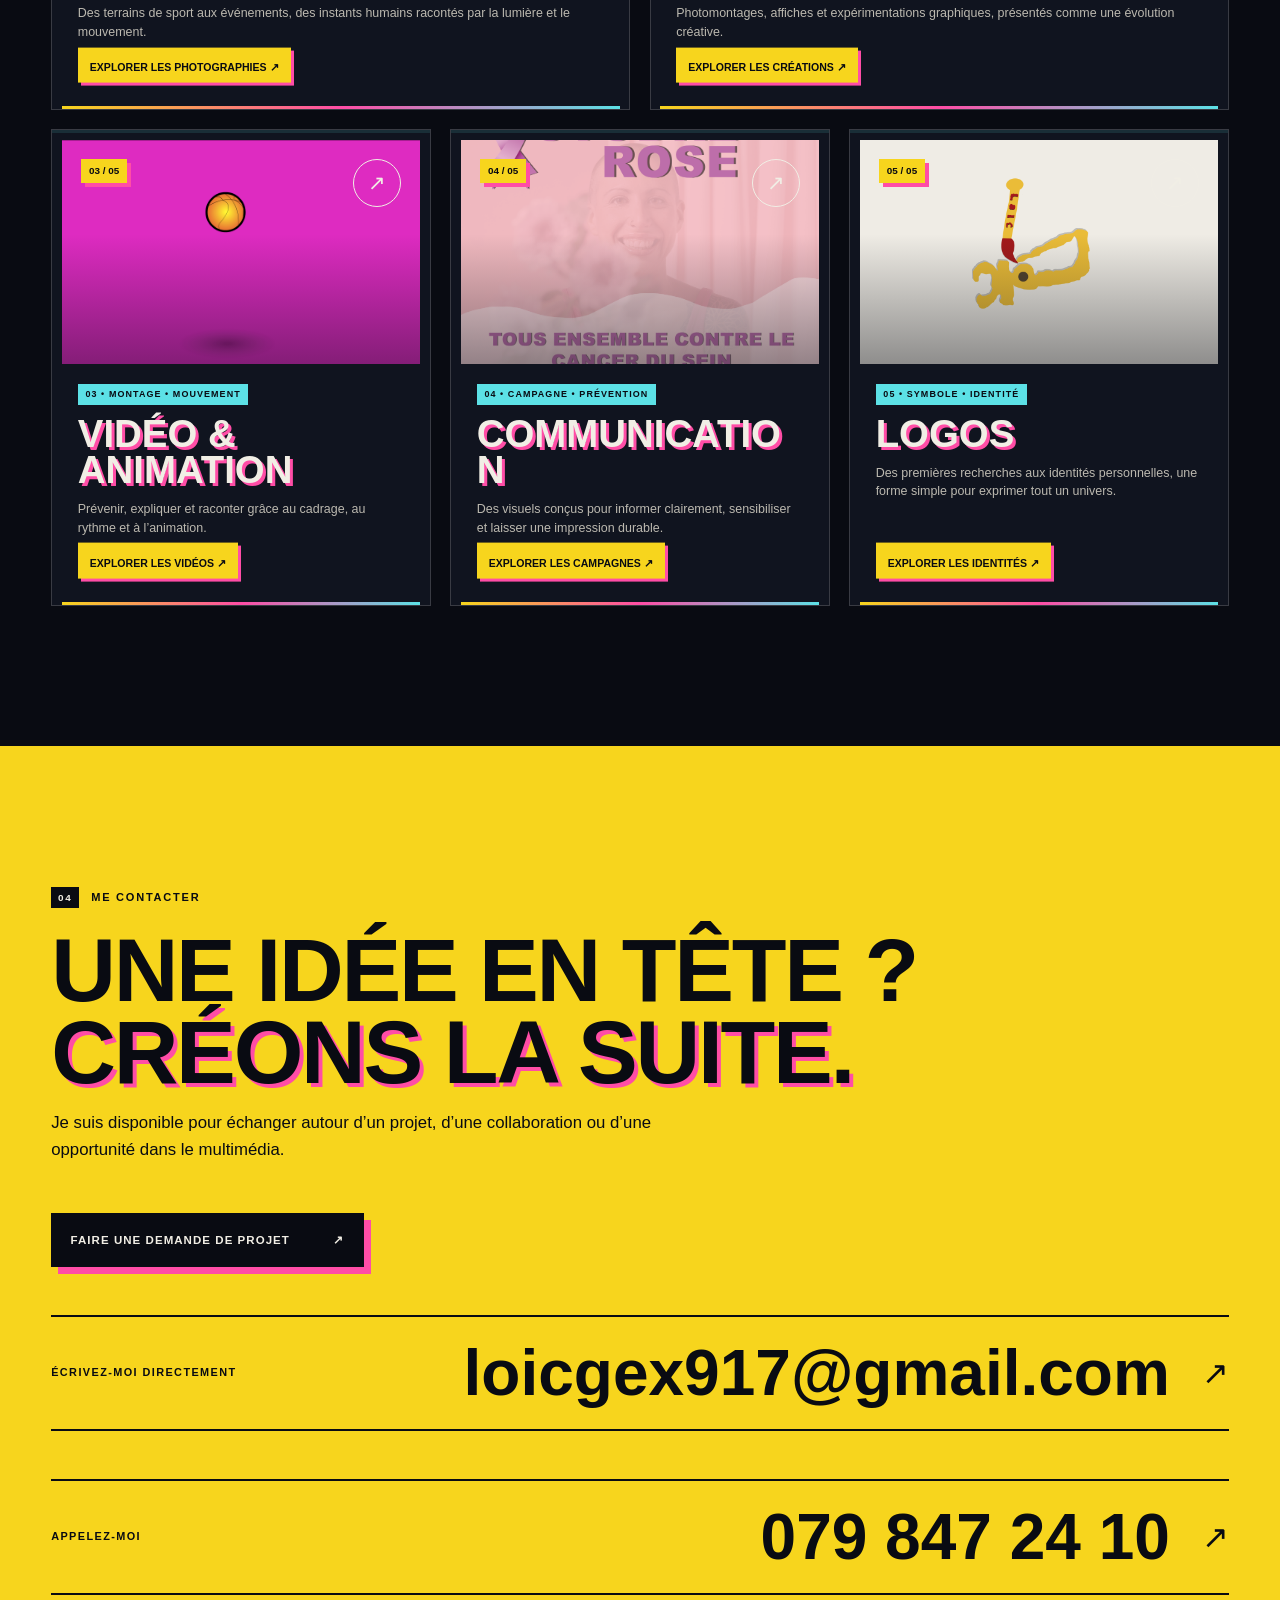
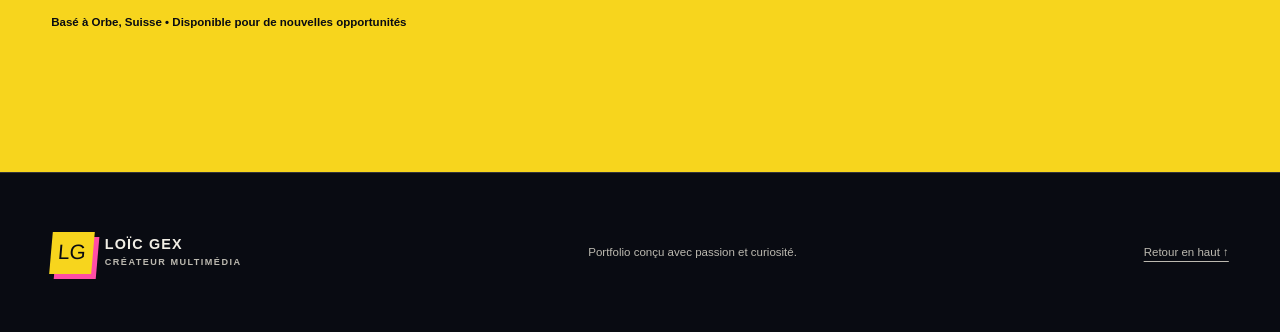
==== commit ccbd65ba: "Add files via upload" ====
--- a/index.html
+++ b/index.html
@@ -6,8 +6,8 @@
   <meta name="description" content="Portfolio de Loïc Gex, créateur multimédia : design graphique, photographie, vidéo et identité visuelle.">
   <meta name="theme-color" content="#090b12">
   <title>Loïc Gex — Créateur multimédia</title>
-  <link rel="stylesheet" href="styles.css?v=20260811-reference-book">
-  <script src="script.js?v=20260811-reference-book" defer></script>
+  <link rel="stylesheet" href="styles.css?v=20260811-complete-page-turn">
+  <script src="script.js?v=20260811-complete-page-turn" defer></script>
 </head>
 <body>
   <a class="skip-link" href="#contenu">Aller au contenu</a>
--- a/styles.css
+++ b/styles.css
@@ -27,18 +27,18 @@
 .skip-link:focus { top: 1rem; }
 .noise { position: fixed; inset: 0; z-index: 20; opacity: .032; pointer-events: none; background-image: url("data:image/svg+xml,%3Csvg viewBox='0 0 180 180' xmlns='http://www.w3.org/2000/svg'%3E%3Cfilter id='n'%3E%3CfeTurbulence type='fractalNoise' baseFrequency='.9' numOctaves='4' stitchTiles='stitch'/%3E%3C/filter%3E%3Crect width='100%25' height='100%25' filter='url(%23n)' opacity='.9'/%3E%3C/svg%3E"); }
 .page-transition { position: fixed; inset: 0; z-index: 999; overflow: hidden; pointer-events: none; opacity: 0; perspective: 1800px; transform-style: preserve-3d; }
-.page-transition::before { content: ""; position: absolute; inset: 0; z-index: 0; background: radial-gradient(circle at 50% 50%, rgba(247,213,29,.2), transparent 38%), rgba(6,8,13,.9); opacity: 0; }
-.page-transition.is-turning { animation: transition-stage-in 2.85s ease forwards; }
+.page-transition::before { content: ""; position: absolute; inset: 0; z-index: 0; background: radial-gradient(circle at 50% 48%, rgba(255,221,0,.48), rgba(247,213,29,.16) 38%, transparent 67%), rgba(6,8,13,.94); opacity: 0; }
+.page-transition.is-turning { animation: transition-stage-in 2.4s ease forwards; }
 .page-transition.is-entering { animation: transition-stage-out .78s ease forwards; }
-.page-transition.is-turning::before { animation: transition-backdrop-in 2.85s ease forwards; }
+.page-transition.is-turning::before { animation: transition-backdrop-in 2.4s ease forwards; }
 .page-transition.is-entering::before { animation: transition-backdrop-out .78s ease forwards; }
-.page-flurry { position: absolute; left: 50%; top: 50%; z-index: 8; width: min(106vw, calc(94vh * 1.5), 1580px); aspect-ratio: 3 / 2; perspective: 2400px; transform: translate(-50%,-50%) rotateX(2deg); transform-style: preserve-3d; }
-.page-flurry::before, .page-flurry::after { content: ""; position: absolute; top: 0; bottom: 0; width: 50%; border: 1px solid rgba(117,91,0,.42); background: repeating-linear-gradient(0deg, transparent 0 25px, rgba(70,52,0,.055) 25px 26px), radial-gradient(circle at 50% 20%, #ffed66, var(--yellow) 60%, #d2aa00); box-shadow: inset 0 0 38px rgba(85,61,0,.2), 0 16px 36px rgba(0,0,0,.48); opacity: 0; }
+.page-flurry { position: absolute; left: 50%; top: 50%; z-index: 8; width: min(104vw, 1600px); aspect-ratio: 1.55 / 1; perspective: 2600px; transform: translate(-50%,-50%) rotateX(1.5deg); transform-style: preserve-3d; }
+.page-flurry::before, .page-flurry::after { content: ""; position: absolute; top: 0; bottom: 0; width: 50%; border: 2px solid rgba(255,229,55,.72); background: repeating-linear-gradient(0deg, transparent 0 25px, rgba(92,66,0,.05) 25px 26px), radial-gradient(circle at 50% 16%, #fff58e, #ffdf16 52%, #e8b900 100%); box-shadow: inset 0 0 42px rgba(112,79,0,.19), 0 0 38px rgba(255,213,0,.24), 0 22px 48px rgba(0,0,0,.52); opacity: 0; }
 .page-flurry::before { right: 50%; border-radius: 1rem .15rem .15rem 1rem; transform: rotateY(4deg); transform-origin: right center; }
 .page-flurry::after { left: 50%; border-radius: .15rem 1rem 1rem .15rem; transform: rotateY(-4deg); transform-origin: left center; }
-.is-turning .page-flurry { animation: reference-book-stage 2.85s ease both; }
-.is-turning .page-flurry::before, .is-turning .page-flurry::after { animation: reference-book-base 2.85s ease both; }
-.turning-sheet { --sheet-delay: calc(var(--sheet) * .27s); position: absolute; left: 50%; top: 0; z-index: calc(16 - var(--sheet)); width: 50%; height: 100%; border-radius: .12rem 1rem 1rem .12rem; opacity: 0; transform: rotateY(0) translateZ(calc(var(--sheet) * 1.5px)); transform-origin: left center; transform-style: preserve-3d; will-change: transform, opacity; }
+.is-turning .page-flurry { animation: reference-book-stage 2.4s ease both; }
+.is-turning .page-flurry::before, .is-turning .page-flurry::after { animation: reference-book-base 2.4s ease both; }
+.turning-sheet { --sheet-delay: calc(var(--sheet) * .34s); position: absolute; left: 50%; top: 0; z-index: calc(30 - var(--sheet)); width: 50%; height: 100%; border-radius: .12rem 1rem 1rem .12rem; opacity: 1; transform: rotateY(0) translateZ(calc(var(--sheet) * 1.5px)); transform-origin: left center; transform-style: preserve-3d; will-change: transform; }
 .sheet-face { position: absolute; inset: 0; border: 1px solid rgba(255,255,255,.58); border-radius: inherit; overflow: hidden; box-shadow: 18px 12px 28px rgba(0,0,0,.4); backface-visibility: hidden; -webkit-backface-visibility: hidden; }
 .sheet-front { background: var(--ink-soft); transform: rotateY(0); }
 .sheet-front::after { content: ""; position: absolute; inset: 0; background: linear-gradient(90deg, rgba(247,213,29,.2), transparent 22%), linear-gradient(0deg, rgba(9,11,18,.72), transparent 48%); box-shadow: inset 18px 0 36px rgba(0,0,0,.3); }
@@ -48,42 +48,42 @@
 .sheet-back::after { content: ""; position: absolute; inset: 0; background: linear-gradient(270deg, rgba(247,213,29,.2), transparent 22%), linear-gradient(0deg, rgba(9,11,18,.72), transparent 48%); box-shadow: inset -18px 0 36px rgba(0,0,0,.3); }
 .sheet-label { position: absolute; z-index: 2; left: 5%; right: 5%; bottom: 5%; padding: .48rem .62rem; display: flex; align-items: center; justify-content: space-between; gap: .7rem; color: var(--ink); background: var(--yellow); box-shadow: 5px 5px 0 var(--pink); font-size: clamp(.55rem, 1vw, .75rem); font-weight: 900; letter-spacing: .1em; text-transform: uppercase; }
 .sheet-label b { color: #573800; font-size: .75em; }
-.is-turning .turning-sheet { animation: yellow-page-flurry 1.18s cubic-bezier(.45,.02,.16,1) var(--sheet-delay) both; }
-.is-turning .sheet-front { animation: sheet-front-visibility 1.18s linear var(--sheet-delay) both; }
-.is-turning .sheet-back { animation: sheet-back-visibility 1.18s linear var(--sheet-delay) both; }
+.is-turning .turning-sheet { animation: yellow-page-flurry .38s cubic-bezier(.48,.02,.16,1) var(--sheet-delay) both; }
+.is-turning .sheet-front { animation: sheet-front-visibility .38s linear var(--sheet-delay) both; }
+.is-turning .sheet-back { animation: sheet-back-visibility .38s linear var(--sheet-delay) both; }
 .is-entering .page-flurry { display: none; }
-.opening-book { position: absolute; inset: 50% auto auto 50%; z-index: 20; width: min(106vw, calc(94vh * 1.5), 1580px); aspect-ratio: 3 / 2; opacity: 0; transform: translate(-50%,-50%) scale(.14) rotateX(10deg); transform-origin: center; transform-style: preserve-3d; }
+.opening-book { position: absolute; inset: 50% auto auto 50%; z-index: 20; width: min(104vw, 1600px); aspect-ratio: 1.55 / 1; opacity: 0; transform: translate(-50%,-50%) scale(1) rotateX(0); transform-origin: center; transform-style: preserve-3d; }
 .book-cover { position: absolute; inset: 2%; border: 4px solid #080a10; border-radius: 1.2rem; background: linear-gradient(135deg, #ff4da6, #4c1737 46%, #090b12); box-shadow: 0 28px 70px rgba(0,0,0,.68), 0 0 0 3px var(--yellow); }
-.book-page { position: absolute; top: 4%; bottom: 4%; width: 48%; border: 1px solid rgba(117,91,0,.4); background: repeating-linear-gradient(0deg, transparent 0 26px, rgba(70,52,0,.06) 26px 27px), radial-gradient(circle at 50% 22%, #ffed66, var(--yellow) 58%, #d5ad00); box-shadow: inset 0 0 42px rgba(85,61,0,.22), 0 10px 32px rgba(0,0,0,.42); backface-visibility: hidden; }
+.book-page { position: absolute; top: 4%; bottom: 4%; width: 48%; border: 2px solid rgba(255,231,69,.72); background: repeating-linear-gradient(0deg, transparent 0 26px, rgba(70,52,0,.05) 26px 27px), radial-gradient(circle at 50% 18%, #fff797, #ffdf16 56%, #e9ba00); box-shadow: inset 0 0 42px rgba(85,61,0,.19), 0 0 28px rgba(255,213,0,.2), 0 10px 32px rgba(0,0,0,.42); backface-visibility: hidden; }
 .book-page::after { content: ""; position: absolute; inset: 7%; border: 1px solid rgba(9,11,18,.12); }
 .book-page-left { right: 50%; border-radius: 1rem .2rem .2rem 1rem; transform: rotateY(88deg); transform-origin: right center; }
 .book-page-right { left: 50%; border-radius: .2rem 1rem 1rem .2rem; transform: rotateY(-88deg); transform-origin: left center; }
 .book-spine { position: absolute; z-index: 4; left: 50%; top: 3%; bottom: 3%; width: 8px; border-radius: 50%; background: linear-gradient(90deg, rgba(74,53,0,.65), rgba(255,246,158,.9), rgba(74,53,0,.65)); box-shadow: 0 0 18px rgba(0,0,0,.55); transform: translateX(-50%); }
-.is-turning .opening-book { animation: book-arrive 2.85s cubic-bezier(.3,.02,.16,1) forwards; }
-.is-turning .book-page-left { animation: book-open-left .28s cubic-bezier(.15,.7,.15,1) 2.56s forwards; }
-.is-turning .book-page-right { animation: book-open-right .28s cubic-bezier(.15,.7,.15,1) 2.56s forwards; }
+.is-turning .opening-book { animation: book-arrive 2.4s ease forwards; }
+.is-turning .book-page-left { animation: book-open-left .33s cubic-bezier(.15,.7,.15,1) 2.04s forwards; }
+.is-turning .book-page-right { animation: book-open-right .33s cubic-bezier(.15,.7,.15,1) 2.04s forwards; }
 .is-entering .opening-book { opacity: 1; transform: translate(-50%,-50%) scale(1.22); animation: book-release .78s ease forwards; }
 .is-entering .book-page-left { transform: rotateY(0); animation: book-leave-left .78s cubic-bezier(.5,0,.7,1) forwards; }
 .is-entering .book-page-right { transform: rotateY(0); animation: book-leave-right .78s cubic-bezier(.5,0,.7,1) forwards; }
 .is-entering .book-cover, .is-entering .book-spine { animation: book-cover-away .62s ease forwards; }
 @keyframes transition-stage-in { 0% { opacity: 0; } 5%,100% { opacity: 1; } }
 @keyframes transition-stage-out { 0%,82% { opacity: 1; } 100% { opacity: 0; } }
-@keyframes transition-backdrop-in { 0% { opacity: 0; } 42% { opacity: .58; } 72%,100% { opacity: 1; } }
+@keyframes transition-backdrop-in { 0% { opacity: 0; } 12% { opacity: .72; } 55%,100% { opacity: 1; } }
 @keyframes transition-backdrop-out { 0% { opacity: 1; } 60% { opacity: .72; } 100% { opacity: 0; } }
-@keyframes reference-book-stage { 0% { opacity: 0; transform: translate(-50%,-50%) scale(.7) rotateX(2deg); } 5% { opacity: 1; } 82% { opacity: 1; transform: translate(-50%,-50%) scale(1) rotateX(2deg); } 94%,100% { opacity: 0; transform: translate(-50%,-50%) scale(1.025) rotateX(2deg); } }
-@keyframes reference-book-base { 0% { opacity: 0; } 5%,84% { opacity: 1; } 96%,100% { opacity: 0; } }
+@keyframes reference-book-stage { 0% { opacity: 0; transform: translate(-50%,-50%) rotateX(1.5deg); } 4%,76% { opacity: 1; transform: translate(-50%,-50%) rotateX(1.5deg); } 84%,100% { opacity: 0; transform: translate(-50%,-50%) rotateX(1.5deg); } }
+@keyframes reference-book-base { 0% { opacity: 0; } 4%,76% { opacity: 1; } 84%,100% { opacity: 0; } }
 @keyframes yellow-page-flurry {
-  0% { opacity: 0; border-radius: .12rem 1rem 1rem .12rem; transform: rotateY(0) translateZ(calc(var(--sheet) * 1.5px)) rotateZ(0); }
-  6% { opacity: 1; }
-  30% { opacity: 1; border-radius: .12rem 34% 34% .12rem; transform: rotateY(-48deg) translateZ(28px) rotateZ(-.7deg); }
-  48% { opacity: 1; border-radius: .12rem 48% 48% .12rem; transform: rotateY(-86deg) translateZ(48px) rotateZ(-1.2deg); }
-  64% { opacity: 1; border-radius: 48% .3rem .3rem 48%; transform: rotateY(-122deg) translateZ(43px) rotateZ(.8deg); }
-  84% { opacity: 1; border-radius: 28% .12rem .12rem 28%; transform: rotateY(-170deg) translateZ(9px) rotateZ(.25deg); }
-  96%,100% { opacity: 1; border-radius: 1rem .12rem .12rem 1rem; transform: rotateY(-180deg) translateZ(0) rotateZ(0); }
+  0% { z-index: calc(30 - var(--sheet)); opacity: 1; border-radius: .12rem 1rem 1rem .12rem; transform: rotateY(0) translateZ(calc(var(--sheet) * 1.5px)) rotateZ(0); }
+  30% { z-index: calc(30 - var(--sheet)); opacity: 1; border-radius: .12rem 34% 34% .12rem; transform: rotateY(-58deg) translateZ(30px) rotateZ(-.65deg); }
+  49% { z-index: calc(30 - var(--sheet)); opacity: 1; border-radius: .12rem 48% 48% .12rem; transform: rotateY(-89deg) translateZ(48px) rotateZ(-.8deg); }
+  50% { z-index: calc(40 + var(--sheet)); opacity: 1; border-radius: 48% .12rem .12rem 48%; transform: rotateY(-91deg) translateZ(48px) rotateZ(.8deg); }
+  70% { z-index: calc(40 + var(--sheet)); opacity: 1; border-radius: 36% .12rem .12rem 36%; transform: rotateY(-132deg) translateZ(30px) rotateZ(.6deg); }
+  92% { z-index: calc(40 + var(--sheet)); opacity: 1; border-radius: 12% .12rem .12rem 12%; transform: rotateY(-178deg) translateZ(2px) rotateZ(0); }
+  100% { z-index: calc(40 + var(--sheet)); opacity: 1; border-radius: 1rem .12rem .12rem 1rem; transform: rotateY(-180deg) translateZ(0) rotateZ(0); }
 }
 @keyframes sheet-front-visibility { 0%,49% { opacity: 1; } 50%,100% { opacity: 0; } }
 @keyframes sheet-back-visibility { 0%,49% { opacity: 0; } 50%,100% { opacity: 1; } }
-@keyframes book-arrive { 0%,84% { opacity: 0; transform: translate(-50%,-50%) scale(.14) rotateX(10deg); } 89% { opacity: 1; transform: translate(-50%,-50%) scale(.3) rotateX(7deg); } 100% { opacity: 1; transform: translate(-50%,-50%) scale(1.08) rotateX(0); } }
+@keyframes book-arrive { 0%,76% { opacity: 0; transform: translate(-50%,-50%) scale(1) rotateX(0); } 84%,100% { opacity: 1; transform: translate(-50%,-50%) scale(1) rotateX(0); } }
 @keyframes book-open-left { from { transform: rotateY(88deg); } to { transform: rotateY(0); } }
 @keyframes book-open-right { from { transform: rotateY(-88deg); } to { transform: rotateY(0); } }
 @keyframes book-release { 0% { opacity: 1; transform: translate(-50%,-50%) scale(1.22); } 72% { opacity: 1; transform: translate(-50%,-50%) scale(1.4); } 100% { opacity: 0; transform: translate(-50%,-50%) scale(1.55); } }
@@ -353,8 +353,8 @@
 }
 
 @media (max-width: 800px) {
-  .page-flurry { width: min(142vw, calc(92svh * 1.5), 1200px); }
-  .opening-book { width: min(138vw, calc(92svh * 1.5), 1160px); }
+  .page-flurry { width: min(154vw, 1240px); }
+  .opening-book { width: min(150vw, 1200px); }
   .site-header { height: 4.8rem; }
   .menu-toggle { display: block; }
   .main-nav { position: fixed; inset: 0; z-index: -1; padding: 7rem var(--pad) 3rem; display: flex; flex-direction: column; align-items: flex-start; justify-content: center; gap: 1rem; background: rgba(9,11,18,.98); opacity: 0; visibility: hidden; transition: opacity .2s, visibility .2s; }
@@ -399,8 +399,8 @@
 }
 
 @media (max-width: 600px) {
-  .page-flurry { width: min(190vw, calc(88svh * 1.5), 900px); }
-  .opening-book { width: min(182vw, calc(88svh * 1.5), 860px); }
+  .page-flurry { width: min(210vw, 920px); }
+  .opening-book { width: min(202vw, 880px); }
   .sheet-label { padding: .38rem .46rem; font-size: .5rem; box-shadow: 3px 3px 0 var(--pink); }
   h1 { max-width: 100%; font-size: clamp(3rem, 14vw, 4.7rem); overflow-wrap: anywhere; }
   h2 { font-size: clamp(2.8rem, 14vw, 4.2rem); }
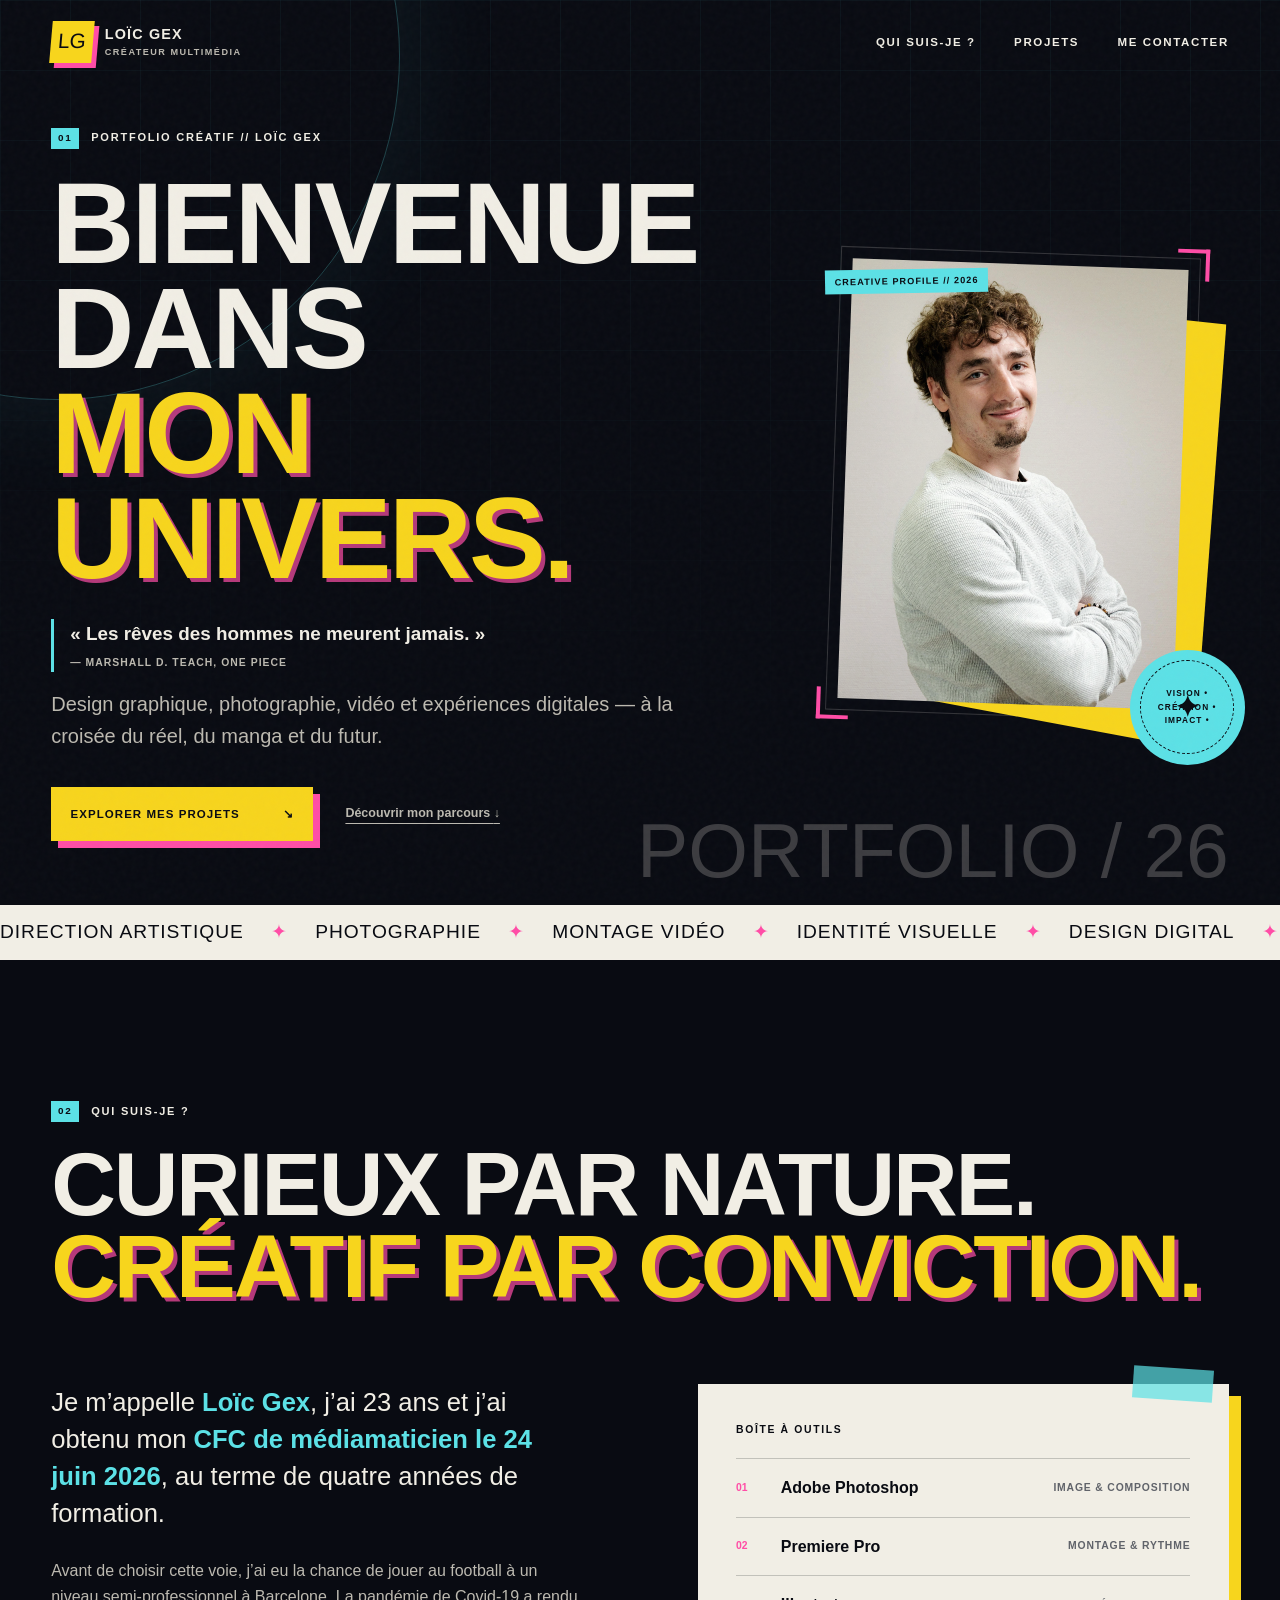
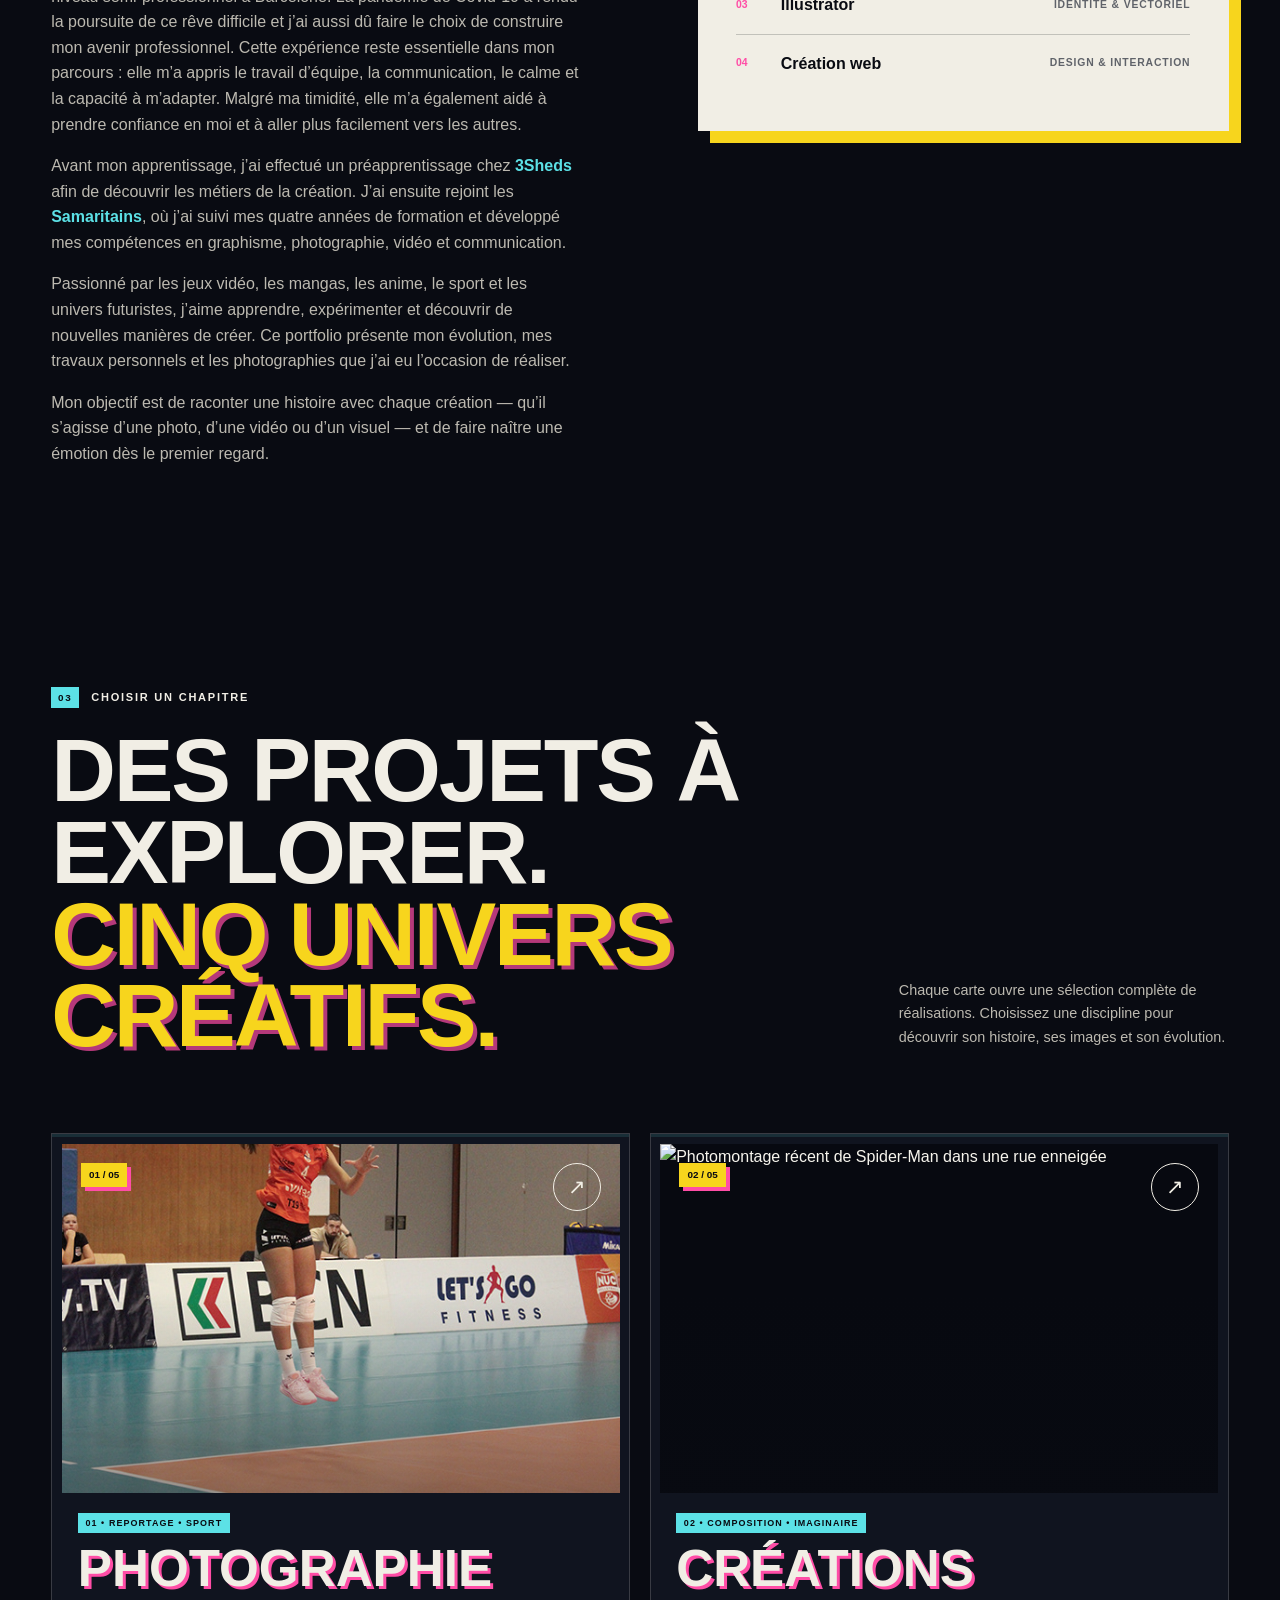
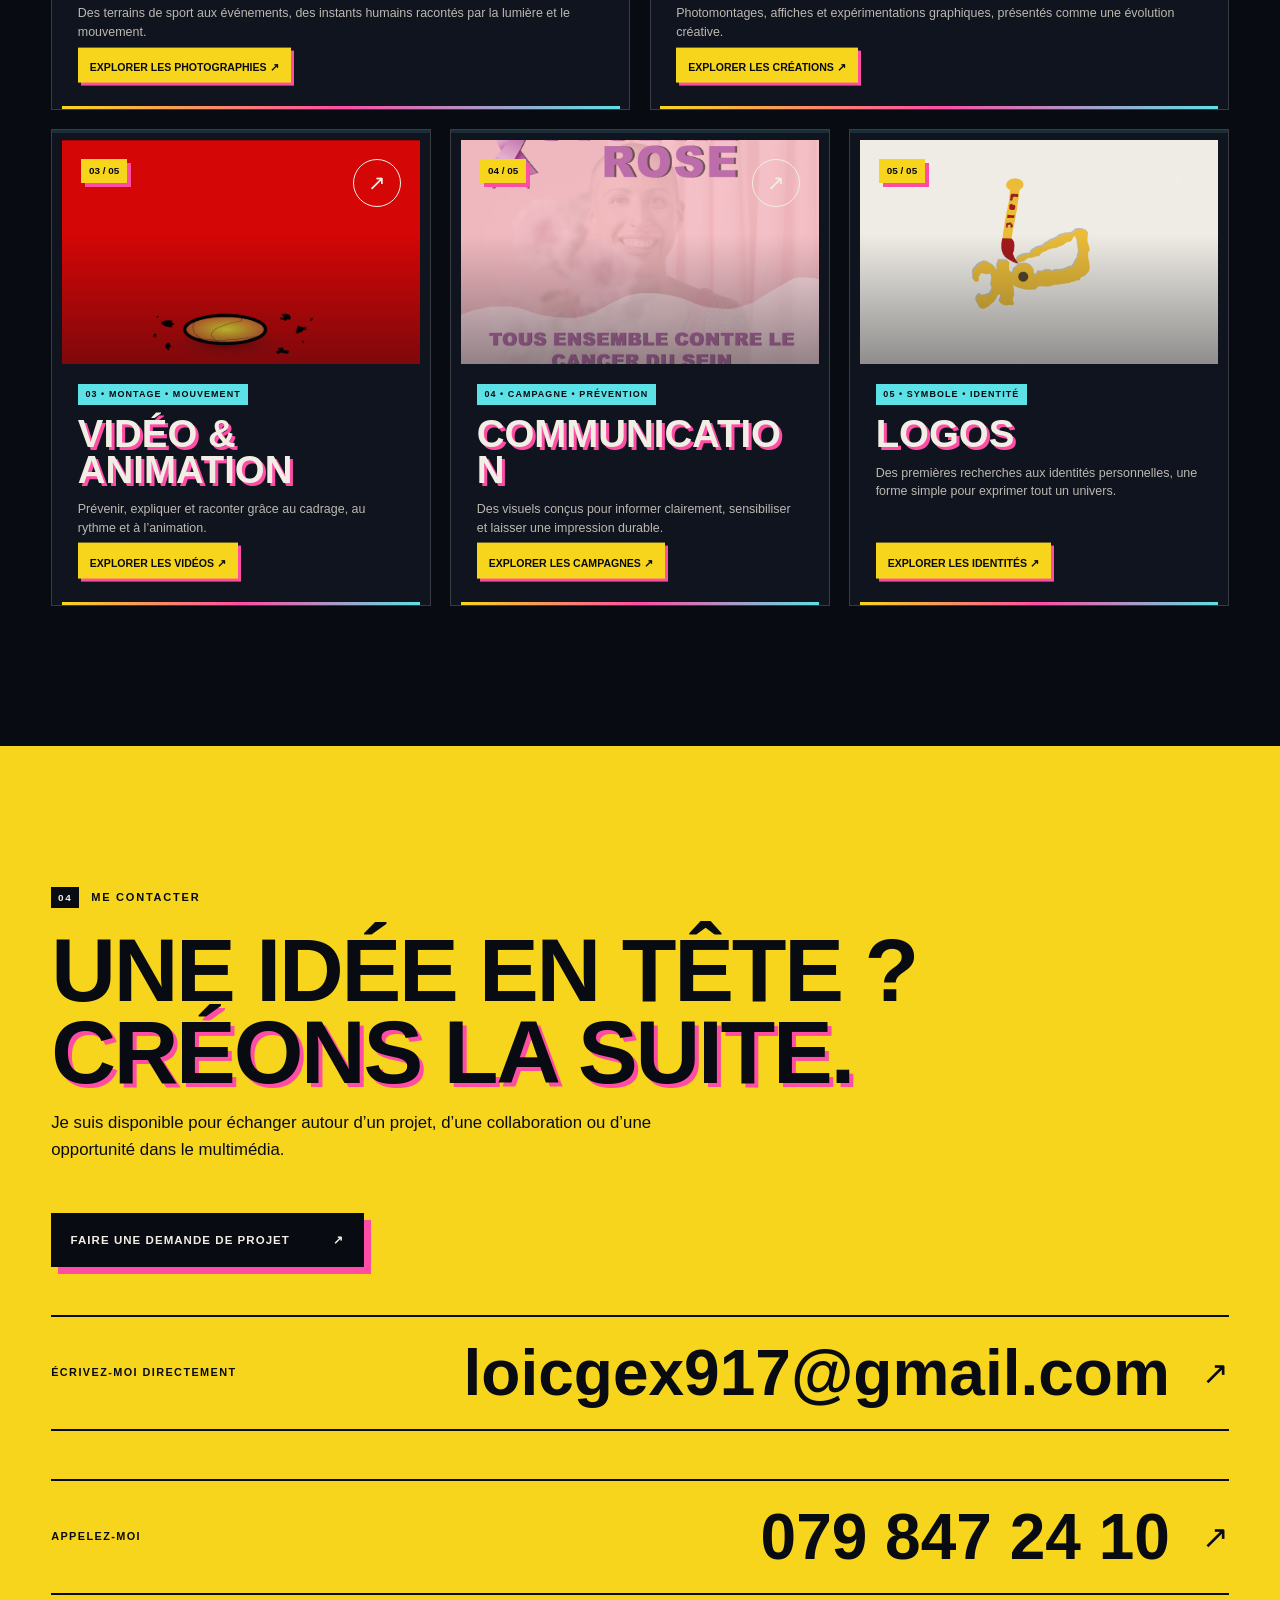
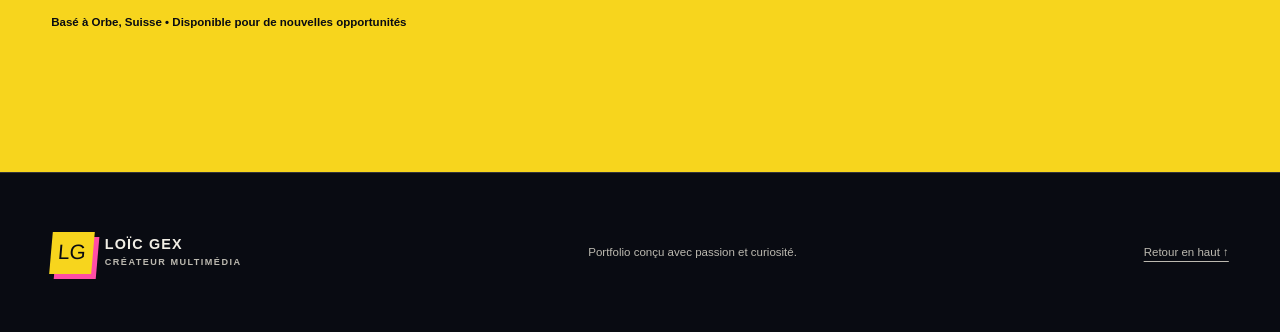
==== commit 3771f297: "Add files via upload" ====
--- a/index.html
+++ b/index.html
@@ -6,8 +6,8 @@
   <meta name="description" content="Portfolio de Loïc Gex, créateur multimédia : design graphique, photographie, vidéo et identité visuelle.">
   <meta name="theme-color" content="#090b12">
   <title>Loïc Gex — Créateur multimédia</title>
-  <link rel="stylesheet" href="styles.css?v=20260811-complete-page-turn">
-  <script src="script.js?v=20260811-complete-page-turn" defer></script>
+  <link rel="stylesheet" href="styles.css?v=20260811-recto-verso-spread">
+  <script src="script.js?v=20260811-recto-verso-spread" defer></script>
 </head>
 <body>
   <a class="skip-link" href="#contenu">Aller au contenu</a>
--- a/styles.css
+++ b/styles.css
@@ -28,17 +28,19 @@
 .noise { position: fixed; inset: 0; z-index: 20; opacity: .032; pointer-events: none; background-image: url("data:image/svg+xml,%3Csvg viewBox='0 0 180 180' xmlns='http://www.w3.org/2000/svg'%3E%3Cfilter id='n'%3E%3CfeTurbulence type='fractalNoise' baseFrequency='.9' numOctaves='4' stitchTiles='stitch'/%3E%3C/filter%3E%3Crect width='100%25' height='100%25' filter='url(%23n)' opacity='.9'/%3E%3C/svg%3E"); }
 .page-transition { position: fixed; inset: 0; z-index: 999; overflow: hidden; pointer-events: none; opacity: 0; perspective: 1800px; transform-style: preserve-3d; }
 .page-transition::before { content: ""; position: absolute; inset: 0; z-index: 0; background: radial-gradient(circle at 50% 48%, rgba(255,221,0,.48), rgba(247,213,29,.16) 38%, transparent 67%), rgba(6,8,13,.94); opacity: 0; }
-.page-transition.is-turning { animation: transition-stage-in 2.4s ease forwards; }
+.page-transition.is-turning { animation: transition-stage-in 1.75s ease forwards; }
 .page-transition.is-entering { animation: transition-stage-out .78s ease forwards; }
-.page-transition.is-turning::before { animation: transition-backdrop-in 2.4s ease forwards; }
+.page-transition.is-turning::before { animation: transition-backdrop-in 1.75s ease forwards; }
 .page-transition.is-entering::before { animation: transition-backdrop-out .78s ease forwards; }
-.page-flurry { position: absolute; left: 50%; top: 50%; z-index: 8; width: min(104vw, 1600px); aspect-ratio: 1.55 / 1; perspective: 2600px; transform: translate(-50%,-50%) rotateX(1.5deg); transform-style: preserve-3d; }
+.page-flurry { position: absolute; left: 50%; top: 50%; z-index: 8; width: min(100vw, 160vh); aspect-ratio: 1.6 / 1; perspective: 2600px; transform: translate(-50%,-50%) rotateX(1deg); transform-style: preserve-3d; }
 .page-flurry::before, .page-flurry::after { content: ""; position: absolute; top: 0; bottom: 0; width: 50%; border: 2px solid rgba(255,229,55,.72); background: repeating-linear-gradient(0deg, transparent 0 25px, rgba(92,66,0,.05) 25px 26px), radial-gradient(circle at 50% 16%, #fff58e, #ffdf16 52%, #e8b900 100%); box-shadow: inset 0 0 42px rgba(112,79,0,.19), 0 0 38px rgba(255,213,0,.24), 0 22px 48px rgba(0,0,0,.52); opacity: 0; }
 .page-flurry::before { right: 50%; border-radius: 1rem .15rem .15rem 1rem; transform: rotateY(4deg); transform-origin: right center; }
 .page-flurry::after { left: 50%; border-radius: .15rem 1rem 1rem .15rem; transform: rotateY(-4deg); transform-origin: left center; }
-.is-turning .page-flurry { animation: reference-book-stage 2.4s ease both; }
-.is-turning .page-flurry::before, .is-turning .page-flurry::after { animation: reference-book-base 2.4s ease both; }
+.is-turning .page-flurry { animation: reference-book-stage 1.75s ease both; }
+.is-turning .page-flurry::before, .is-turning .page-flurry::after { animation: reference-book-base 1.75s ease both; }
 .turning-sheet { --sheet-delay: calc(var(--sheet) * .34s); position: absolute; left: 50%; top: 0; z-index: calc(30 - var(--sheet)); width: 50%; height: 100%; border-radius: .12rem 1rem 1rem .12rem; opacity: 1; transform: rotateY(0) translateZ(calc(var(--sheet) * 1.5px)); transform-origin: left center; transform-style: preserve-3d; will-change: transform; }
+.turning-sheet::after { content: ""; position: absolute; z-index: 6; top: .4%; right: -5px; bottom: .4%; width: 10px; border-block: 1px solid rgba(106,76,0,.4); background: repeating-linear-gradient(0deg, #fff28a 0 3px, #f6c900 3px 5px, #d9a900 5px 6px); box-shadow: 0 0 10px rgba(255,216,0,.55); transform: rotateY(90deg); transform-origin: left center; backface-visibility: visible; }
+.turning-sheet.final-sheet { z-index: 20; }
 .sheet-face { position: absolute; inset: 0; border: 1px solid rgba(255,255,255,.58); border-radius: inherit; overflow: hidden; box-shadow: 18px 12px 28px rgba(0,0,0,.4); backface-visibility: hidden; -webkit-backface-visibility: hidden; }
 .sheet-front { background: var(--ink-soft); transform: rotateY(0); }
 .sheet-front::after { content: ""; position: absolute; inset: 0; background: linear-gradient(90deg, rgba(247,213,29,.2), transparent 22%), linear-gradient(0deg, rgba(9,11,18,.72), transparent 48%); box-shadow: inset 18px 0 36px rgba(0,0,0,.3); }
@@ -48,30 +50,16 @@
 .sheet-back::after { content: ""; position: absolute; inset: 0; background: linear-gradient(270deg, rgba(247,213,29,.2), transparent 22%), linear-gradient(0deg, rgba(9,11,18,.72), transparent 48%); box-shadow: inset -18px 0 36px rgba(0,0,0,.3); }
 .sheet-label { position: absolute; z-index: 2; left: 5%; right: 5%; bottom: 5%; padding: .48rem .62rem; display: flex; align-items: center; justify-content: space-between; gap: .7rem; color: var(--ink); background: var(--yellow); box-shadow: 5px 5px 0 var(--pink); font-size: clamp(.55rem, 1vw, .75rem); font-weight: 900; letter-spacing: .1em; text-transform: uppercase; }
 .sheet-label b { color: #573800; font-size: .75em; }
-.is-turning .turning-sheet { animation: yellow-page-flurry .38s cubic-bezier(.48,.02,.16,1) var(--sheet-delay) both; }
-.is-turning .sheet-front { animation: sheet-front-visibility .38s linear var(--sheet-delay) both; }
-.is-turning .sheet-back { animation: sheet-back-visibility .38s linear var(--sheet-delay) both; }
+.is-turning .turning-sheet:not(.final-sheet) { animation: yellow-page-flurry .38s cubic-bezier(.48,.02,.16,1) var(--sheet-delay) both; }
+.is-turning .turning-sheet:not(.final-sheet) .sheet-front { animation: sheet-front-visibility .38s linear var(--sheet-delay) both; }
+.is-turning .turning-sheet:not(.final-sheet) .sheet-back { animation: sheet-back-visibility .38s linear var(--sheet-delay) both; }
 .is-entering .page-flurry { display: none; }
-.opening-book { position: absolute; inset: 50% auto auto 50%; z-index: 20; width: min(104vw, 1600px); aspect-ratio: 1.55 / 1; opacity: 0; transform: translate(-50%,-50%) scale(1) rotateX(0); transform-origin: center; transform-style: preserve-3d; }
-.book-cover { position: absolute; inset: 2%; border: 4px solid #080a10; border-radius: 1.2rem; background: linear-gradient(135deg, #ff4da6, #4c1737 46%, #090b12); box-shadow: 0 28px 70px rgba(0,0,0,.68), 0 0 0 3px var(--yellow); }
-.book-page { position: absolute; top: 4%; bottom: 4%; width: 48%; border: 2px solid rgba(255,231,69,.72); background: repeating-linear-gradient(0deg, transparent 0 26px, rgba(70,52,0,.05) 26px 27px), radial-gradient(circle at 50% 18%, #fff797, #ffdf16 56%, #e9ba00); box-shadow: inset 0 0 42px rgba(85,61,0,.19), 0 0 28px rgba(255,213,0,.2), 0 10px 32px rgba(0,0,0,.42); backface-visibility: hidden; }
-.book-page::after { content: ""; position: absolute; inset: 7%; border: 1px solid rgba(9,11,18,.12); }
-.book-page-left { right: 50%; border-radius: 1rem .2rem .2rem 1rem; transform: rotateY(88deg); transform-origin: right center; }
-.book-page-right { left: 50%; border-radius: .2rem 1rem 1rem .2rem; transform: rotateY(-88deg); transform-origin: left center; }
-.book-spine { position: absolute; z-index: 4; left: 50%; top: 3%; bottom: 3%; width: 8px; border-radius: 50%; background: linear-gradient(90deg, rgba(74,53,0,.65), rgba(255,246,158,.9), rgba(74,53,0,.65)); box-shadow: 0 0 18px rgba(0,0,0,.55); transform: translateX(-50%); }
-.is-turning .opening-book { animation: book-arrive 2.4s ease forwards; }
-.is-turning .book-page-left { animation: book-open-left .33s cubic-bezier(.15,.7,.15,1) 2.04s forwards; }
-.is-turning .book-page-right { animation: book-open-right .33s cubic-bezier(.15,.7,.15,1) 2.04s forwards; }
-.is-entering .opening-book { opacity: 1; transform: translate(-50%,-50%) scale(1.22); animation: book-release .78s ease forwards; }
-.is-entering .book-page-left { transform: rotateY(0); animation: book-leave-left .78s cubic-bezier(.5,0,.7,1) forwards; }
-.is-entering .book-page-right { transform: rotateY(0); animation: book-leave-right .78s cubic-bezier(.5,0,.7,1) forwards; }
-.is-entering .book-cover, .is-entering .book-spine { animation: book-cover-away .62s ease forwards; }
 @keyframes transition-stage-in { 0% { opacity: 0; } 5%,100% { opacity: 1; } }
 @keyframes transition-stage-out { 0%,82% { opacity: 1; } 100% { opacity: 0; } }
 @keyframes transition-backdrop-in { 0% { opacity: 0; } 12% { opacity: .72; } 55%,100% { opacity: 1; } }
 @keyframes transition-backdrop-out { 0% { opacity: 1; } 60% { opacity: .72; } 100% { opacity: 0; } }
-@keyframes reference-book-stage { 0% { opacity: 0; transform: translate(-50%,-50%) rotateX(1.5deg); } 4%,76% { opacity: 1; transform: translate(-50%,-50%) rotateX(1.5deg); } 84%,100% { opacity: 0; transform: translate(-50%,-50%) rotateX(1.5deg); } }
-@keyframes reference-book-base { 0% { opacity: 0; } 4%,76% { opacity: 1; } 84%,100% { opacity: 0; } }
+@keyframes reference-book-stage { 0% { opacity: 0; transform: translate(-50%,-50%) rotateX(1deg); } 5%,100% { opacity: 1; transform: translate(-50%,-50%) rotateX(1deg); } }
+@keyframes reference-book-base { 0% { opacity: 0; } 5%,100% { opacity: 1; } }
 @keyframes yellow-page-flurry {
   0% { z-index: calc(30 - var(--sheet)); opacity: 1; border-radius: .12rem 1rem 1rem .12rem; transform: rotateY(0) translateZ(calc(var(--sheet) * 1.5px)) rotateZ(0); }
   30% { z-index: calc(30 - var(--sheet)); opacity: 1; border-radius: .12rem 34% 34% .12rem; transform: rotateY(-58deg) translateZ(30px) rotateZ(-.65deg); }
@@ -83,13 +71,6 @@
 }
 @keyframes sheet-front-visibility { 0%,49% { opacity: 1; } 50%,100% { opacity: 0; } }
 @keyframes sheet-back-visibility { 0%,49% { opacity: 0; } 50%,100% { opacity: 1; } }
-@keyframes book-arrive { 0%,76% { opacity: 0; transform: translate(-50%,-50%) scale(1) rotateX(0); } 84%,100% { opacity: 1; transform: translate(-50%,-50%) scale(1) rotateX(0); } }
-@keyframes book-open-left { from { transform: rotateY(88deg); } to { transform: rotateY(0); } }
-@keyframes book-open-right { from { transform: rotateY(-88deg); } to { transform: rotateY(0); } }
-@keyframes book-release { 0% { opacity: 1; transform: translate(-50%,-50%) scale(1.22); } 72% { opacity: 1; transform: translate(-50%,-50%) scale(1.4); } 100% { opacity: 0; transform: translate(-50%,-50%) scale(1.55); } }
-@keyframes book-leave-left { 0% { opacity: 1; transform: rotateY(0) translateX(0); } 100% { opacity: 0; transform: rotateY(-42deg) translateX(-145%); } }
-@keyframes book-leave-right { 0% { opacity: 1; transform: rotateY(0) translateX(0); } 100% { opacity: 0; transform: rotateY(42deg) translateX(145%); } }
-@keyframes book-cover-away { 0% { opacity: 1; } 72%,100% { opacity: 0; } }
 
 .site-header { position: fixed; z-index: 100; top: 0; left: 0; width: 100%; height: 5.3rem; padding: 0 var(--pad); display: flex; align-items: center; justify-content: space-between; border-bottom: 1px solid transparent; transition: background .25s, border-color .25s, height .25s; }
 .site-header.scrolled { height: 4.6rem; background: rgba(9,11,18,.88); border-color: var(--line); backdrop-filter: blur(16px); }
@@ -354,7 +335,6 @@
 
 @media (max-width: 800px) {
   .page-flurry { width: min(154vw, 1240px); }
-  .opening-book { width: min(150vw, 1200px); }
   .site-header { height: 4.8rem; }
   .menu-toggle { display: block; }
   .main-nav { position: fixed; inset: 0; z-index: -1; padding: 7rem var(--pad) 3rem; display: flex; flex-direction: column; align-items: flex-start; justify-content: center; gap: 1rem; background: rgba(9,11,18,.98); opacity: 0; visibility: hidden; transition: opacity .2s, visibility .2s; }
@@ -400,7 +380,6 @@
 
 @media (max-width: 600px) {
   .page-flurry { width: min(210vw, 920px); }
-  .opening-book { width: min(202vw, 880px); }
   .sheet-label { padding: .38rem .46rem; font-size: .5rem; box-shadow: 3px 3px 0 var(--pink); }
   h1 { max-width: 100%; font-size: clamp(3rem, 14vw, 4.7rem); overflow-wrap: anywhere; }
   h2 { font-size: clamp(2.8rem, 14vw, 4.2rem); }
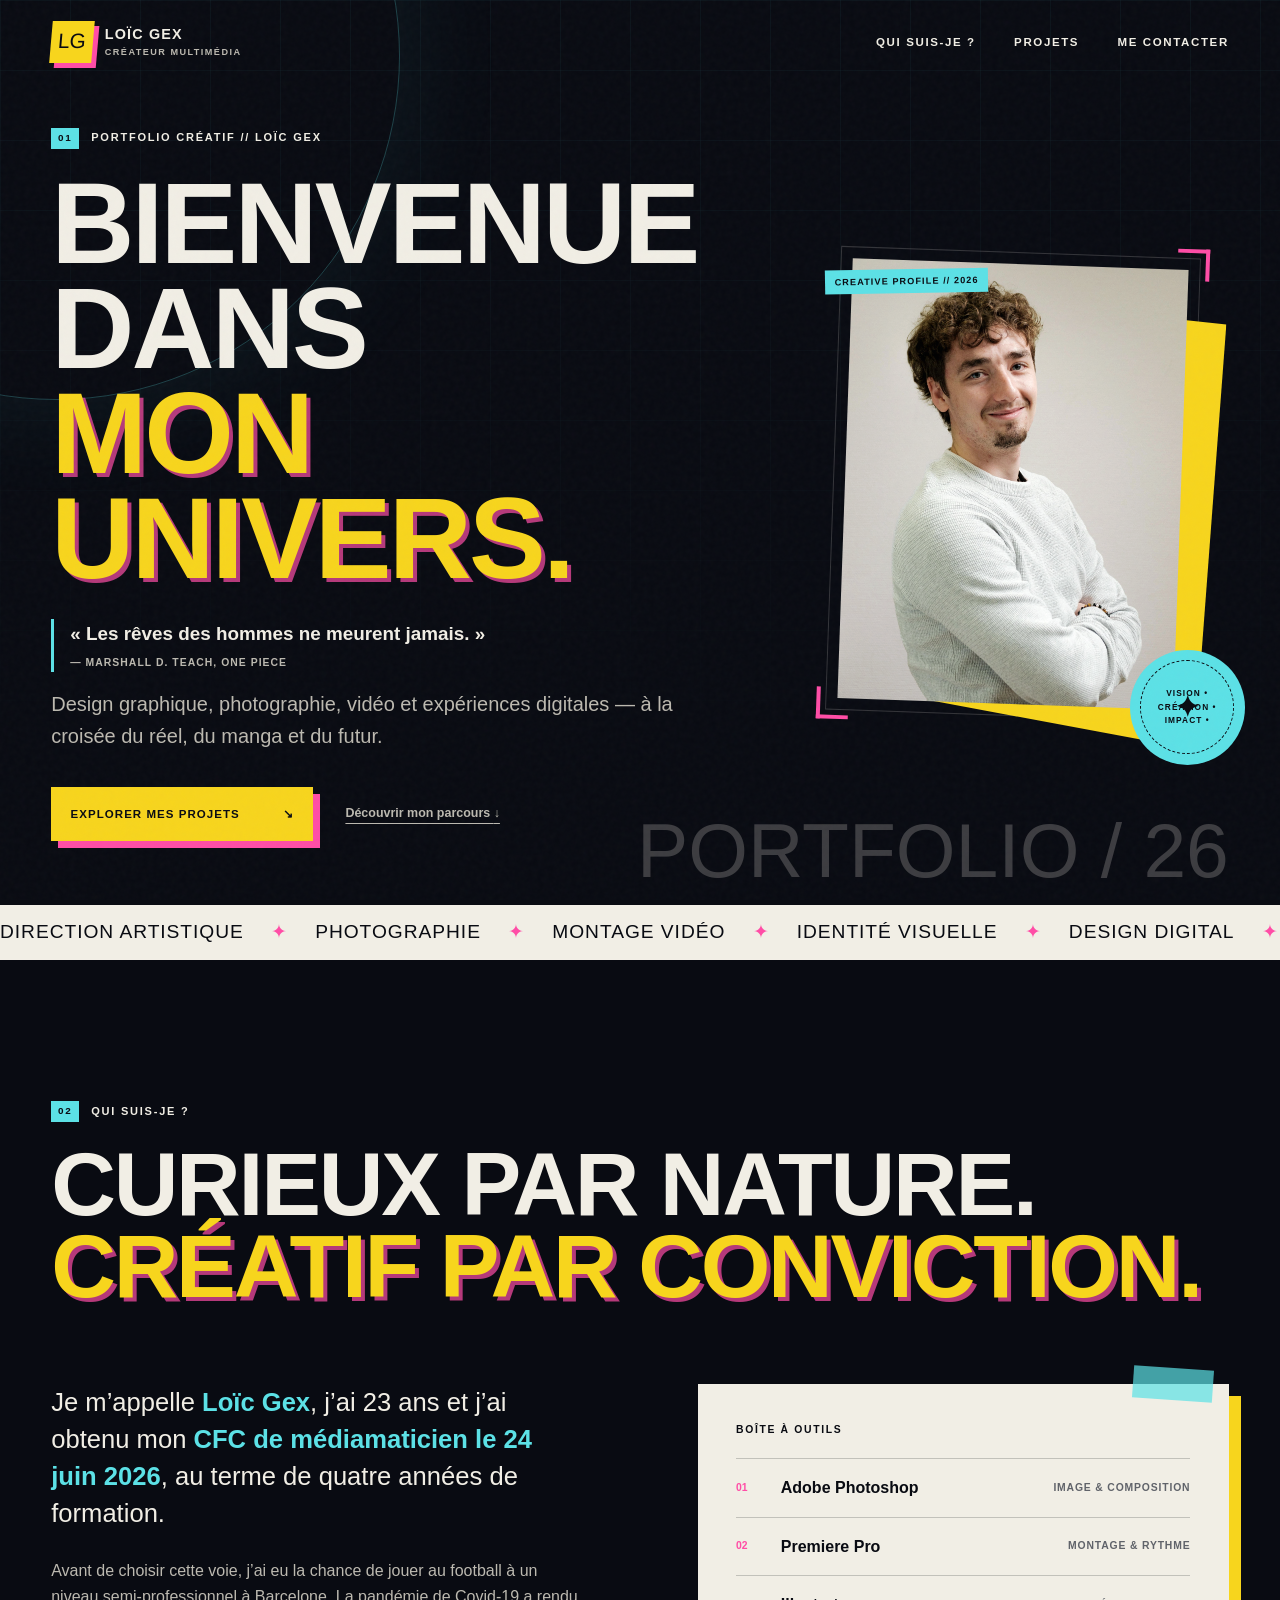
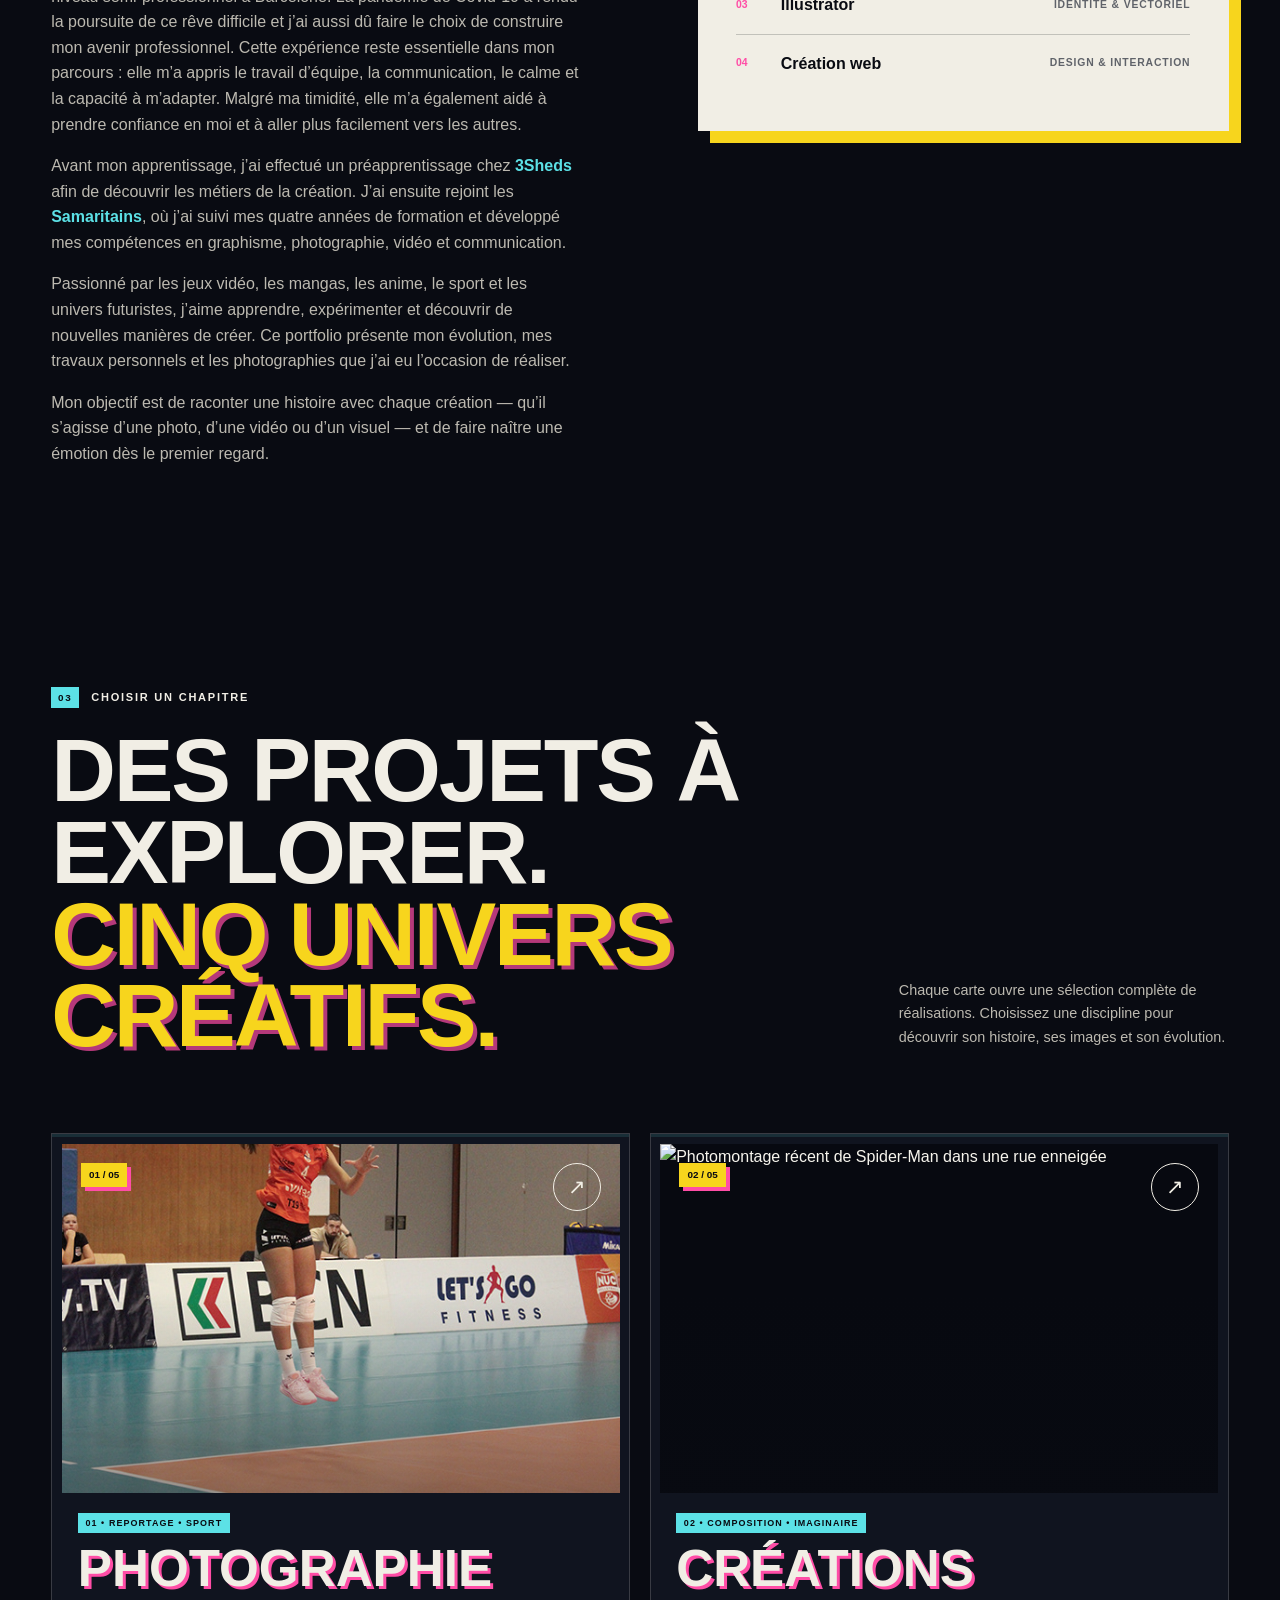
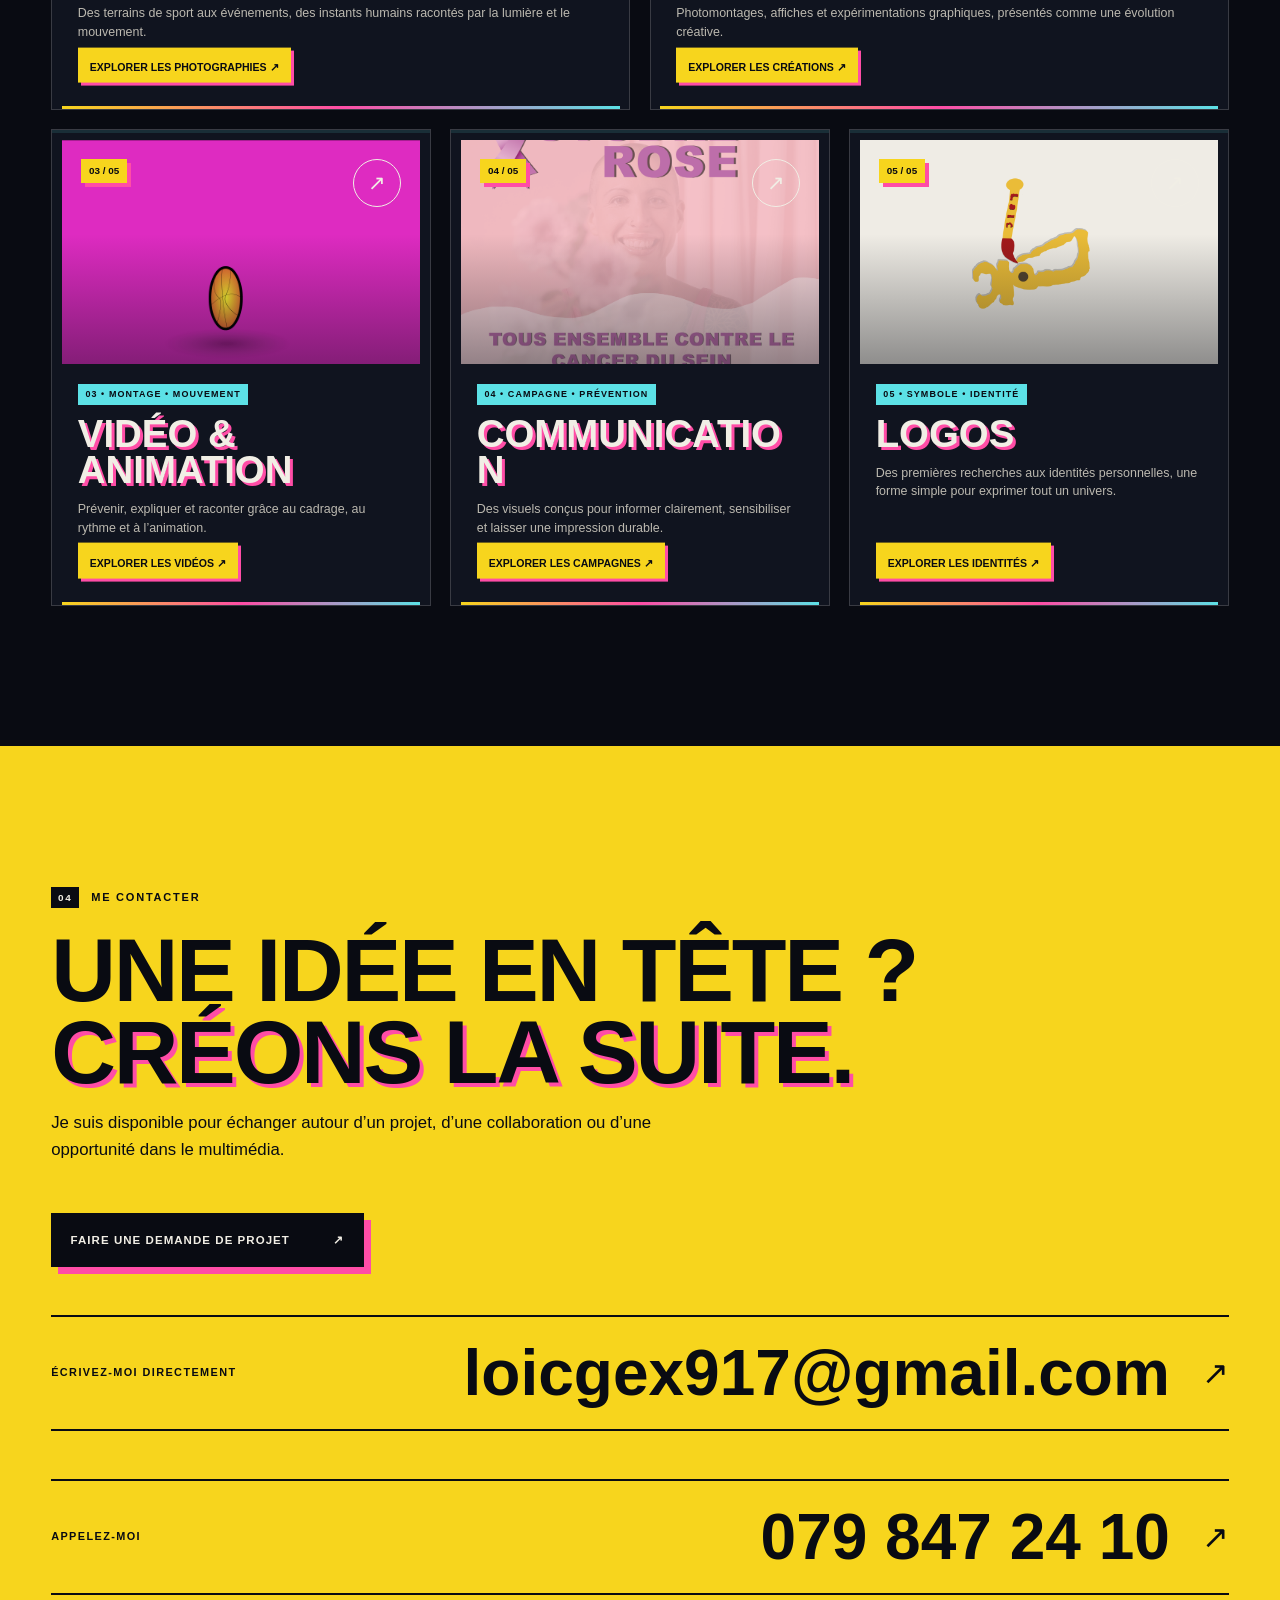
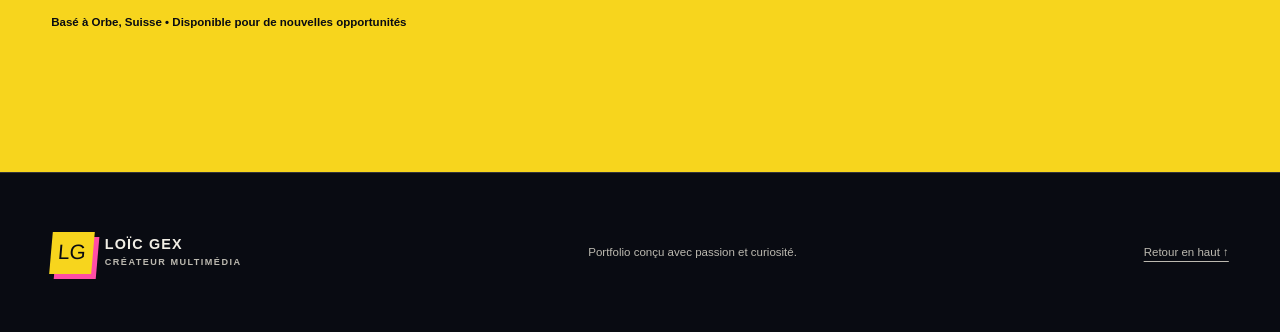
==== commit 2a0451b7: "Add files via upload" ====
--- a/index.html
+++ b/index.html
@@ -6,8 +6,8 @@
   <meta name="description" content="Portfolio de Loïc Gex, créateur multimédia : design graphique, photographie, vidéo et identité visuelle.">
   <meta name="theme-color" content="#090b12">
   <title>Loïc Gex — Créateur multimédia</title>
-  <link rel="stylesheet" href="styles.css?v=20260811-recto-verso-spread">
-  <script src="script.js?v=20260811-recto-verso-spread" defer></script>
+  <link rel="stylesheet" href="styles.css?v=20260811-verso-visible-no-glow">
+  <script src="script.js?v=20260811-verso-visible-no-glow" defer></script>
 </head>
 <body>
   <a class="skip-link" href="#contenu">Aller au contenu</a>
--- a/styles.css
+++ b/styles.css
@@ -28,46 +28,42 @@
 .noise { position: fixed; inset: 0; z-index: 20; opacity: .032; pointer-events: none; background-image: url("data:image/svg+xml,%3Csvg viewBox='0 0 180 180' xmlns='http://www.w3.org/2000/svg'%3E%3Cfilter id='n'%3E%3CfeTurbulence type='fractalNoise' baseFrequency='.9' numOctaves='4' stitchTiles='stitch'/%3E%3C/filter%3E%3Crect width='100%25' height='100%25' filter='url(%23n)' opacity='.9'/%3E%3C/svg%3E"); }
 .page-transition { position: fixed; inset: 0; z-index: 999; overflow: hidden; pointer-events: none; opacity: 0; perspective: 1800px; transform-style: preserve-3d; }
 .page-transition::before { content: ""; position: absolute; inset: 0; z-index: 0; background: radial-gradient(circle at 50% 48%, rgba(255,221,0,.48), rgba(247,213,29,.16) 38%, transparent 67%), rgba(6,8,13,.94); opacity: 0; }
-.page-transition.is-turning { animation: transition-stage-in 1.75s ease forwards; }
-.page-transition.is-entering { animation: transition-stage-out .78s ease forwards; }
-.page-transition.is-turning::before { animation: transition-backdrop-in 1.75s ease forwards; }
-.page-transition.is-entering::before { animation: transition-backdrop-out .78s ease forwards; }
+.page-transition.is-turning { animation: transition-stage-in 2.34s ease forwards; }
+.page-transition.is-turning::before { animation: transition-backdrop-in 2.34s ease forwards; }
 .page-flurry { position: absolute; left: 50%; top: 50%; z-index: 8; width: min(100vw, 160vh); aspect-ratio: 1.6 / 1; perspective: 2600px; transform: translate(-50%,-50%) rotateX(1deg); transform-style: preserve-3d; }
 .page-flurry::before, .page-flurry::after { content: ""; position: absolute; top: 0; bottom: 0; width: 50%; border: 2px solid rgba(255,229,55,.72); background: repeating-linear-gradient(0deg, transparent 0 25px, rgba(92,66,0,.05) 25px 26px), radial-gradient(circle at 50% 16%, #fff58e, #ffdf16 52%, #e8b900 100%); box-shadow: inset 0 0 42px rgba(112,79,0,.19), 0 0 38px rgba(255,213,0,.24), 0 22px 48px rgba(0,0,0,.52); opacity: 0; }
-.page-flurry::before { right: 50%; border-radius: 1rem .15rem .15rem 1rem; transform: rotateY(4deg); transform-origin: right center; }
-.page-flurry::after { left: 50%; border-radius: .15rem 1rem 1rem .15rem; transform: rotateY(-4deg); transform-origin: left center; }
-.is-turning .page-flurry { animation: reference-book-stage 1.75s ease both; }
-.is-turning .page-flurry::before, .is-turning .page-flurry::after { animation: reference-book-base 1.75s ease both; }
-.turning-sheet { --sheet-delay: calc(var(--sheet) * .34s); position: absolute; left: 50%; top: 0; z-index: calc(30 - var(--sheet)); width: 50%; height: 100%; border-radius: .12rem 1rem 1rem .12rem; opacity: 1; transform: rotateY(0) translateZ(calc(var(--sheet) * 1.5px)); transform-origin: left center; transform-style: preserve-3d; will-change: transform; }
+.page-flurry::before { right: 50%; border-radius: 1rem .15rem .15rem 1rem; transform: rotateY(4deg) translateZ(-12px); transform-origin: right center; }
+.page-flurry::after { left: 50%; border-radius: .15rem 1rem 1rem .15rem; transform: rotateY(-4deg) translateZ(-12px); transform-origin: left center; }
+.is-turning .page-flurry { animation: reference-book-stage 2.34s ease both; }
+.is-turning .page-flurry::before, .is-turning .page-flurry::after { animation: reference-book-base 2.34s ease both; }
+.turning-sheet { --sheet-delay: calc(var(--sheet) * .47s); position: absolute; left: 50%; top: 0; z-index: calc(30 - var(--sheet)); width: 50%; height: 100%; border-radius: .12rem 1rem 1rem .12rem; opacity: 1; transform: rotateY(0) translateZ(calc(var(--sheet) * 1.5px)); transform-origin: left center; transform-style: preserve-3d; will-change: transform; }
 .turning-sheet::after { content: ""; position: absolute; z-index: 6; top: .4%; right: -5px; bottom: .4%; width: 10px; border-block: 1px solid rgba(106,76,0,.4); background: repeating-linear-gradient(0deg, #fff28a 0 3px, #f6c900 3px 5px, #d9a900 5px 6px); box-shadow: 0 0 10px rgba(255,216,0,.55); transform: rotateY(90deg); transform-origin: left center; backface-visibility: visible; }
 .turning-sheet.final-sheet { z-index: 20; }
-.sheet-face { position: absolute; inset: 0; border: 1px solid rgba(255,255,255,.58); border-radius: inherit; overflow: hidden; box-shadow: 18px 12px 28px rgba(0,0,0,.4); backface-visibility: hidden; -webkit-backface-visibility: hidden; }
+.sheet-face { position: absolute; inset: 0; border: 1px solid rgba(255,255,255,.58); border-radius: inherit; overflow: hidden; box-shadow: 18px 12px 28px rgba(0,0,0,.4); backface-visibility: visible; -webkit-backface-visibility: visible; }
 .sheet-front { background: var(--ink-soft); transform: rotateY(0); }
 .sheet-front::after { content: ""; position: absolute; inset: 0; background: linear-gradient(90deg, rgba(247,213,29,.2), transparent 22%), linear-gradient(0deg, rgba(9,11,18,.72), transparent 48%); box-shadow: inset 18px 0 36px rgba(0,0,0,.3); }
 .sheet-front img, .sheet-back img { width: 100%; height: 100%; object-fit: cover; object-position: center; filter: saturate(.92) contrast(1.06); }
 .sheet-front.sheet-contain img, .sheet-back.sheet-contain img { padding: 7%; object-fit: contain; background: #e9e6dd; }
 .sheet-back { background: var(--ink-soft); transform: rotateY(180deg); }
+.turning-sheet.final-sheet .sheet-back { opacity: 0; }
 .sheet-back::after { content: ""; position: absolute; inset: 0; background: linear-gradient(270deg, rgba(247,213,29,.2), transparent 22%), linear-gradient(0deg, rgba(9,11,18,.72), transparent 48%); box-shadow: inset -18px 0 36px rgba(0,0,0,.3); }
 .sheet-label { position: absolute; z-index: 2; left: 5%; right: 5%; bottom: 5%; padding: .48rem .62rem; display: flex; align-items: center; justify-content: space-between; gap: .7rem; color: var(--ink); background: var(--yellow); box-shadow: 5px 5px 0 var(--pink); font-size: clamp(.55rem, 1vw, .75rem); font-weight: 900; letter-spacing: .1em; text-transform: uppercase; }
 .sheet-label b { color: #573800; font-size: .75em; }
-.is-turning .turning-sheet:not(.final-sheet) { animation: yellow-page-flurry .38s cubic-bezier(.48,.02,.16,1) var(--sheet-delay) both; }
-.is-turning .turning-sheet:not(.final-sheet) .sheet-front { animation: sheet-front-visibility .38s linear var(--sheet-delay) both; }
-.is-turning .turning-sheet:not(.final-sheet) .sheet-back { animation: sheet-back-visibility .38s linear var(--sheet-delay) both; }
-.is-entering .page-flurry { display: none; }
+.is-turning .turning-sheet:not(.final-sheet) { animation: yellow-page-flurry .64s cubic-bezier(.48,.02,.16,1) var(--sheet-delay) both; }
+.is-turning .turning-sheet:not(.final-sheet) .sheet-front { animation: sheet-front-visibility .64s linear var(--sheet-delay) both; }
+.is-turning .turning-sheet:not(.final-sheet) .sheet-back { animation: sheet-back-visibility .64s linear var(--sheet-delay) both; }
 @keyframes transition-stage-in { 0% { opacity: 0; } 5%,100% { opacity: 1; } }
-@keyframes transition-stage-out { 0%,82% { opacity: 1; } 100% { opacity: 0; } }
 @keyframes transition-backdrop-in { 0% { opacity: 0; } 12% { opacity: .72; } 55%,100% { opacity: 1; } }
-@keyframes transition-backdrop-out { 0% { opacity: 1; } 60% { opacity: .72; } 100% { opacity: 0; } }
 @keyframes reference-book-stage { 0% { opacity: 0; transform: translate(-50%,-50%) rotateX(1deg); } 5%,100% { opacity: 1; transform: translate(-50%,-50%) rotateX(1deg); } }
 @keyframes reference-book-base { 0% { opacity: 0; } 5%,100% { opacity: 1; } }
 @keyframes yellow-page-flurry {
   0% { z-index: calc(30 - var(--sheet)); opacity: 1; border-radius: .12rem 1rem 1rem .12rem; transform: rotateY(0) translateZ(calc(var(--sheet) * 1.5px)) rotateZ(0); }
   30% { z-index: calc(30 - var(--sheet)); opacity: 1; border-radius: .12rem 34% 34% .12rem; transform: rotateY(-58deg) translateZ(30px) rotateZ(-.65deg); }
   49% { z-index: calc(30 - var(--sheet)); opacity: 1; border-radius: .12rem 48% 48% .12rem; transform: rotateY(-89deg) translateZ(48px) rotateZ(-.8deg); }
-  50% { z-index: calc(40 + var(--sheet)); opacity: 1; border-radius: 48% .12rem .12rem 48%; transform: rotateY(-91deg) translateZ(48px) rotateZ(.8deg); }
-  70% { z-index: calc(40 + var(--sheet)); opacity: 1; border-radius: 36% .12rem .12rem 36%; transform: rotateY(-132deg) translateZ(30px) rotateZ(.6deg); }
-  92% { z-index: calc(40 + var(--sheet)); opacity: 1; border-radius: 12% .12rem .12rem 12%; transform: rotateY(-178deg) translateZ(2px) rotateZ(0); }
-  100% { z-index: calc(40 + var(--sheet)); opacity: 1; border-radius: 1rem .12rem .12rem 1rem; transform: rotateY(-180deg) translateZ(0) rotateZ(0); }
+  50% { z-index: calc(40 + var(--sheet)); opacity: 1; border-radius: 48% .12rem .12rem 48%; transform: rotateY(-91deg) translateZ(-48px) rotateZ(.8deg); }
+  70% { z-index: calc(40 + var(--sheet)); opacity: 1; border-radius: 36% .12rem .12rem 36%; transform: rotateY(-132deg) translateZ(calc(-30px - var(--sheet) * 1px)) rotateZ(.6deg); }
+  92% { z-index: calc(40 + var(--sheet)); opacity: 1; border-radius: 12% .12rem .12rem 12%; transform: rotateY(-178deg) translateZ(calc(-6px - var(--sheet) * 1px)) rotateZ(0); }
+  100% { z-index: calc(40 + var(--sheet)); opacity: 1; border-radius: 1rem .12rem .12rem 1rem; transform: rotateY(-180deg) translateZ(calc(-3px - var(--sheet) * 1px)) rotateZ(0); }
 }
 @keyframes sheet-front-visibility { 0%,49% { opacity: 1; } 50%,100% { opacity: 0; } }
 @keyframes sheet-back-visibility { 0%,49% { opacity: 0; } 50%,100% { opacity: 1; } }
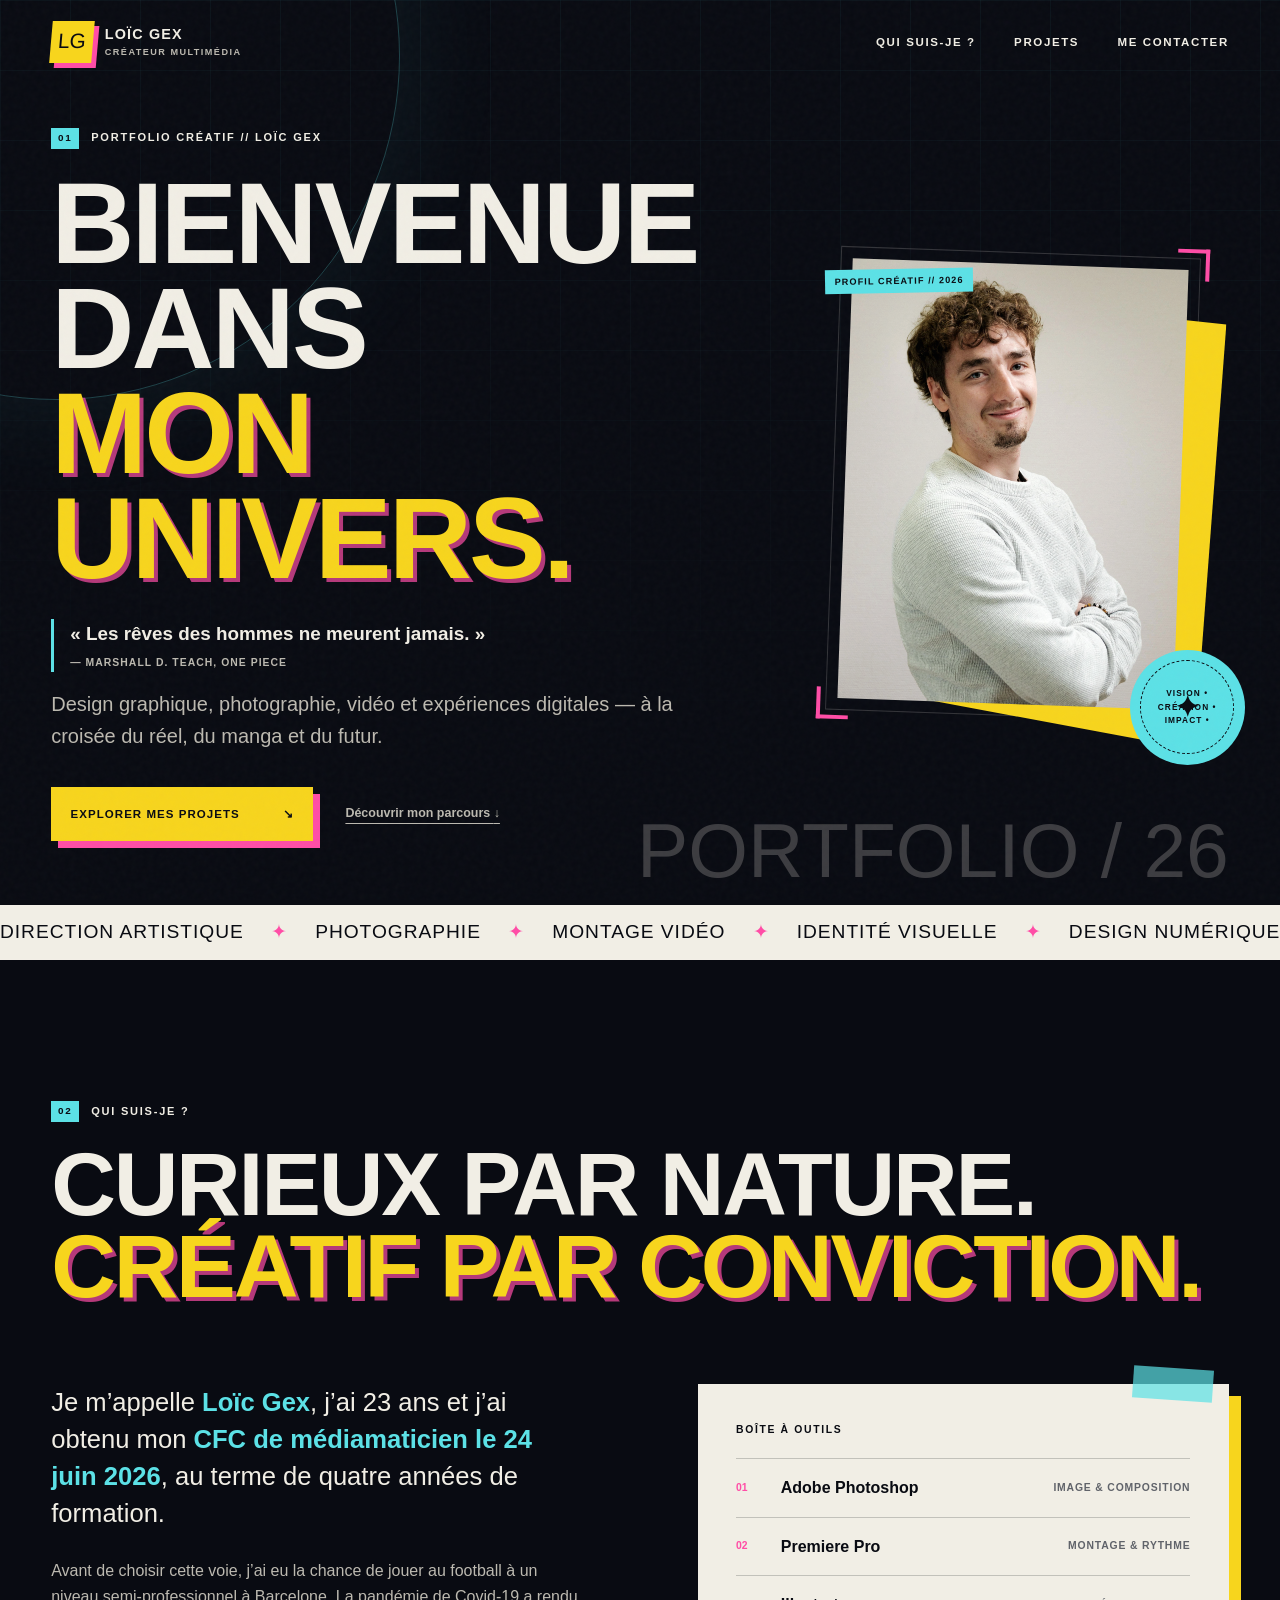
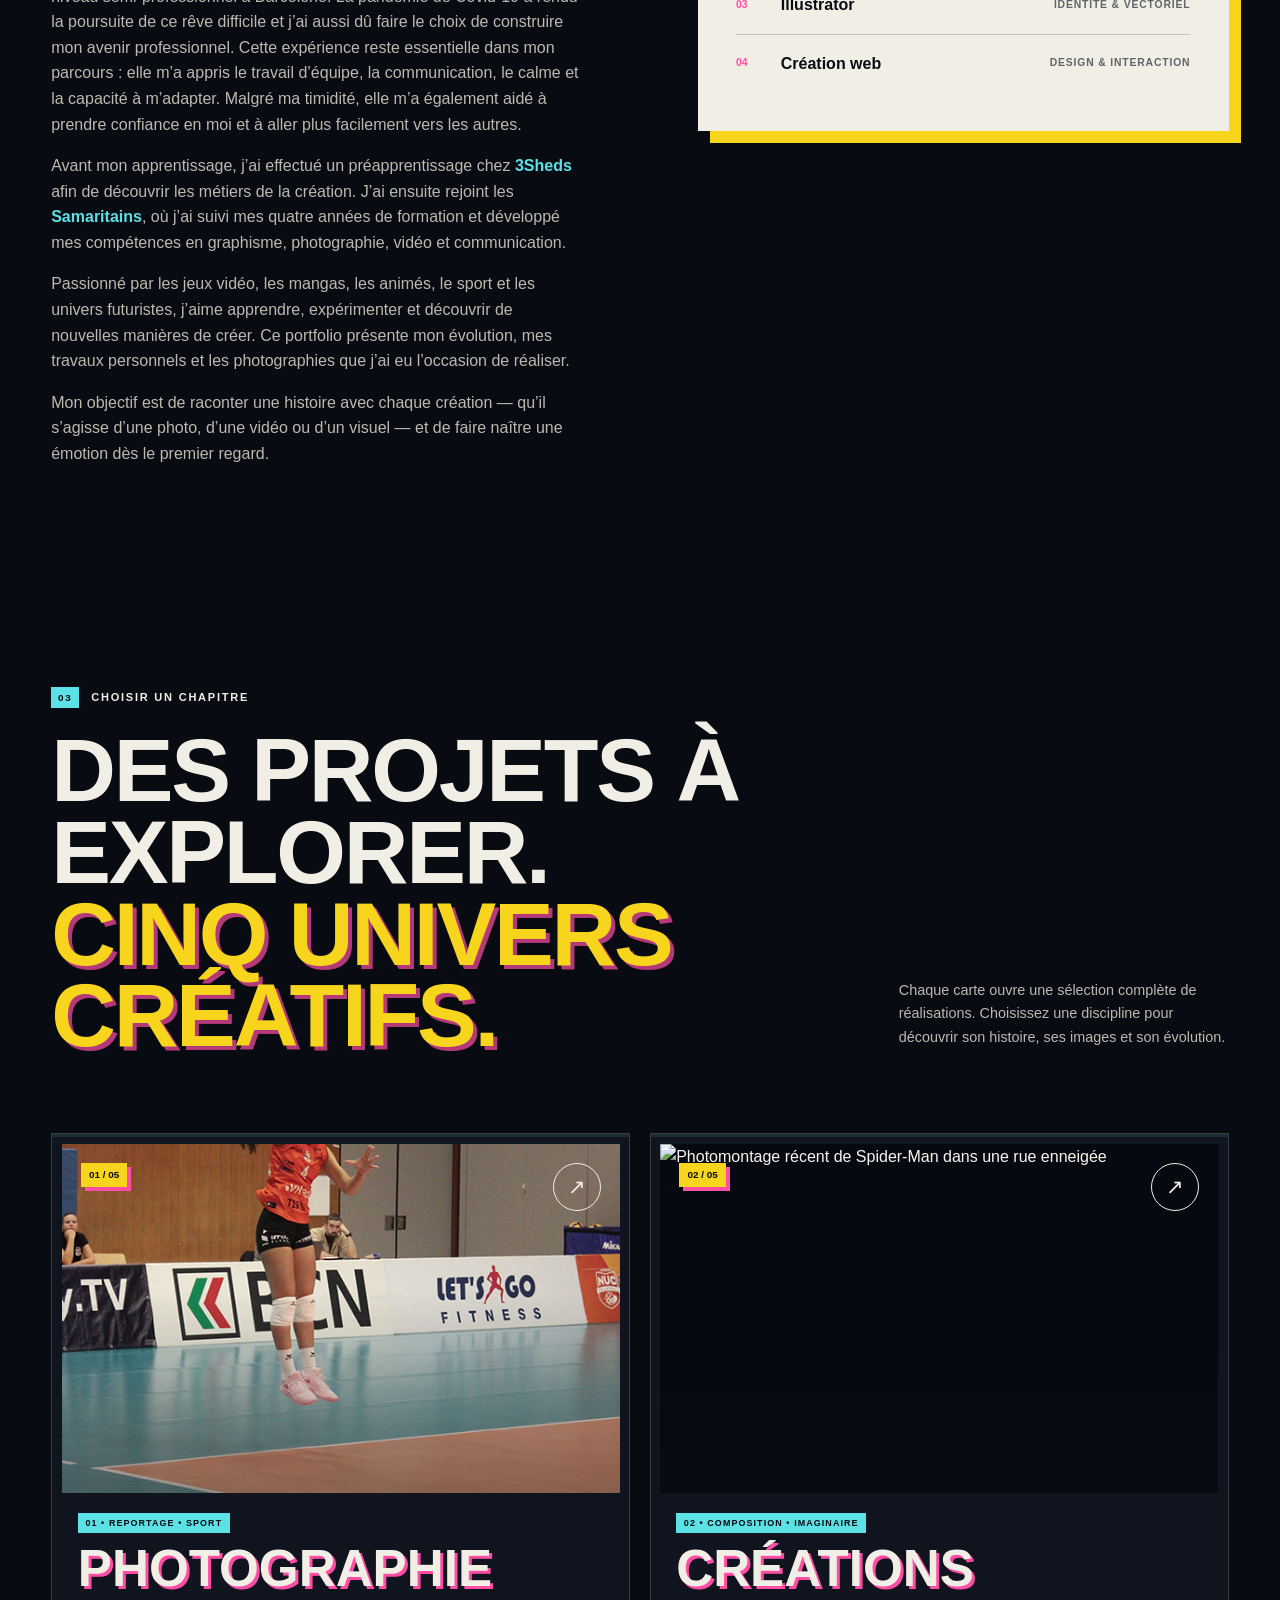
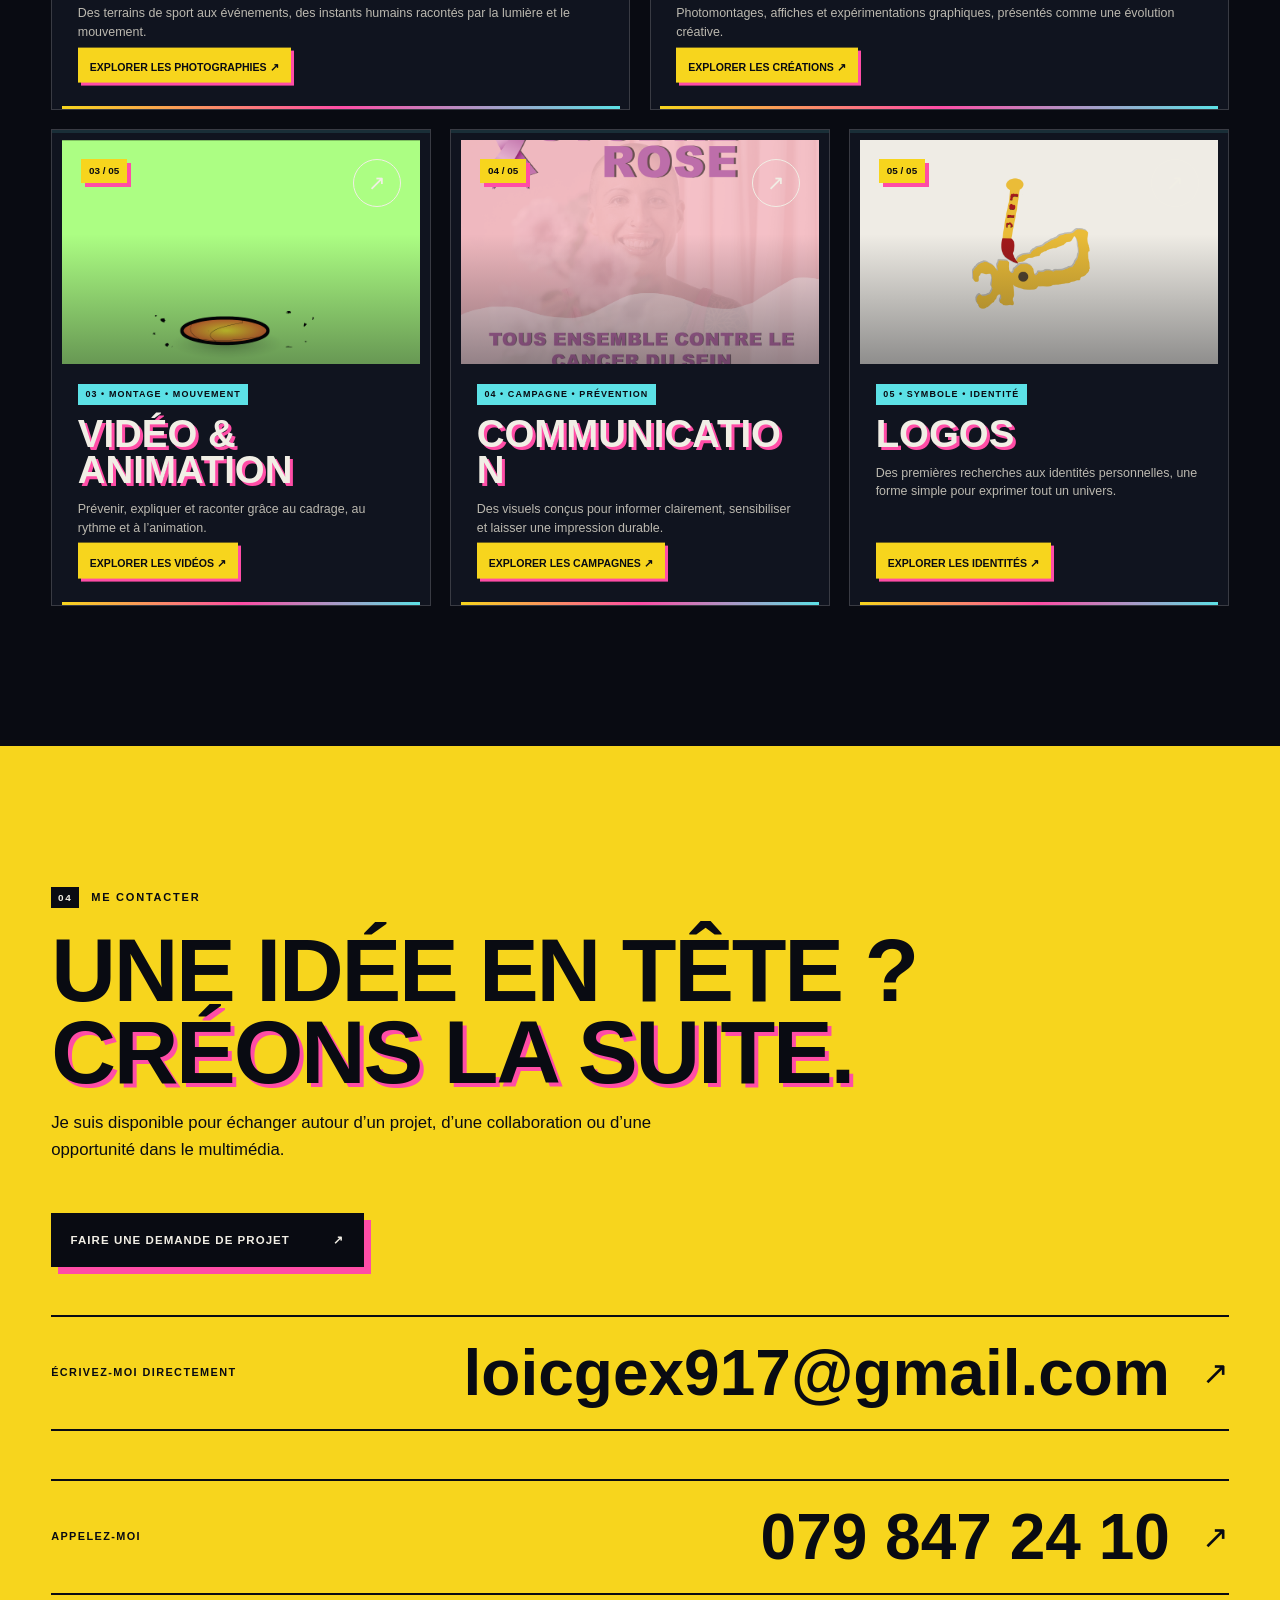
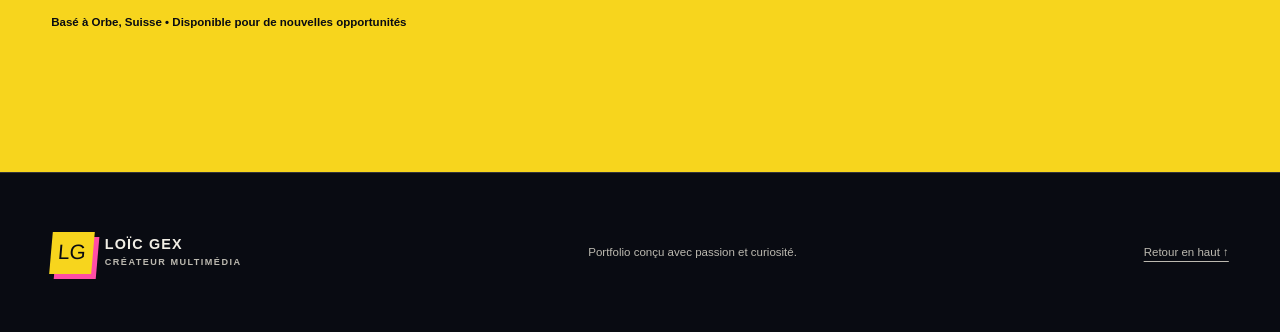
==== commit 302112c1: "Add files via upload" ====
--- a/index.html
+++ b/index.html
@@ -5,14 +5,25 @@
   <meta name="viewport" content="width=device-width, initial-scale=1">
   <meta name="description" content="Portfolio de Loïc Gex, créateur multimédia : design graphique, photographie, vidéo et identité visuelle.">
   <meta name="theme-color" content="#090b12">
+  <meta name="author" content="Loïc Gex">
+  <meta property="og:locale" content="fr_CH">
+  <meta property="og:type" content="website">
+  <meta property="og:site_name" content="Portfolio de Loïc Gex">
+  <meta property="og:title" content="Loïc Gex — Créateur multimédia">
+  <meta property="og:description" content="Découvrez mes créations graphiques, photographies, vidéos et identités visuelles.">
+  <meta property="og:url" content="https://bunny179gx.github.io/PortfolioLoic/">
+  <meta property="og:image" content="https://bunny179gx.github.io/PortfolioLoic/assets/optimized/spider-light.jpg">
+  <meta name="twitter:card" content="summary_large_image">
   <title>Loïc Gex — Créateur multimédia</title>
-  <link rel="stylesheet" href="styles.css?v=20260811-verso-visible-no-glow">
-  <script src="script.js?v=20260811-verso-visible-no-glow" defer></script>
+  <link rel="canonical" href="https://bunny179gx.github.io/PortfolioLoic/">
+  <link rel="icon" href="favicon.svg" type="image/svg+xml">
+  <link rel="stylesheet" href="styles.css?v=20260811-polish">
+  <script src="script.js?v=20260811-polish" defer></script>
 </head>
 <body>
   <a class="skip-link" href="#contenu">Aller au contenu</a>
   <div class="noise" aria-hidden="true"></div>
-  <div class="page-transition" aria-hidden="true"></div>
+  <div class="page-transition"></div>
 
   <header class="site-header">
     <a class="brand" href="index.html" aria-label="Accueil — Loïc Gex">
@@ -44,8 +55,8 @@
       </div>
       <div class="hero-visual reveal">
         <div class="portrait-frame">
-          <span class="frame-label">Creative profile // 2026</span>
-          <img src="moi/portrait.jpg" alt="Portrait de Loïc Gex" width="1365" height="2048">
+          <span class="frame-label">Profil créatif // 2026</span>
+          <img src="moi/portrait.jpg" alt="Portrait de Loïc Gex" width="1365" height="2048" fetchpriority="high" decoding="async">
           <span class="corner corner-a"></span><span class="corner corner-b"></span>
         </div>
         <div class="orbit-badge" aria-hidden="true"><span>VISION • CRÉATION • IMPACT •</span></div>
@@ -55,8 +66,8 @@
 
     <section class="ticker" aria-label="Domaines de compétence">
       <div class="ticker-track">
-        <span>Direction artistique</span><i>✦</i><span>Photographie</span><i>✦</i><span>Montage vidéo</span><i>✦</i><span>Identité visuelle</span><i>✦</i><span>Design digital</span><i>✦</i>
-        <span aria-hidden="true">Direction artistique</span><i aria-hidden="true">✦</i><span aria-hidden="true">Photographie</span><i aria-hidden="true">✦</i><span aria-hidden="true">Montage vidéo</span><i aria-hidden="true">✦</i><span aria-hidden="true">Identité visuelle</span><i aria-hidden="true">✦</i><span aria-hidden="true">Design digital</span><i aria-hidden="true">✦</i>
+        <span>Direction artistique</span><i>✦</i><span>Photographie</span><i>✦</i><span>Montage vidéo</span><i>✦</i><span>Identité visuelle</span><i>✦</i><span>Design numérique</span><i>✦</i>
+        <span aria-hidden="true">Direction artistique</span><i aria-hidden="true">✦</i><span aria-hidden="true">Photographie</span><i aria-hidden="true">✦</i><span aria-hidden="true">Montage vidéo</span><i aria-hidden="true">✦</i><span aria-hidden="true">Identité visuelle</span><i aria-hidden="true">✦</i><span aria-hidden="true">Design numérique</span><i aria-hidden="true">✦</i>
       </div>
     </section>
 
@@ -70,7 +81,7 @@
           <p class="intro">Je m’appelle <strong>Loïc Gex</strong>, j’ai 23 ans et j’ai obtenu mon <strong>CFC de médiamaticien le 24 juin 2026</strong>, au terme de quatre années de formation.</p>
           <p>Avant de choisir cette voie, j’ai eu la chance de jouer au football à un niveau semi-professionnel à Barcelone. La pandémie de Covid-19 a rendu la poursuite de ce rêve difficile et j’ai aussi dû faire le choix de construire mon avenir professionnel. Cette expérience reste essentielle dans mon parcours : elle m’a appris le travail d’équipe, la communication, le calme et la capacité à m’adapter. Malgré ma timidité, elle m’a également aidé à prendre confiance en moi et à aller plus facilement vers les autres.</p>
           <p>Avant mon apprentissage, j’ai effectué un préapprentissage chez <strong>3Sheds</strong> afin de découvrir les métiers de la création. J’ai ensuite rejoint les <strong>Samaritains</strong>, où j’ai suivi mes quatre années de formation et développé mes compétences en graphisme, photographie, vidéo et communication.</p>
-          <p>Passionné par les jeux vidéo, les mangas, les anime, le sport et les univers futuristes, j’aime apprendre, expérimenter et découvrir de nouvelles manières de créer. Ce portfolio présente mon évolution, mes travaux personnels et les photographies que j’ai eu l’occasion de réaliser.</p>
+          <p>Passionné par les jeux vidéo, les mangas, les animés, le sport et les univers futuristes, j’aime apprendre, expérimenter et découvrir de nouvelles manières de créer. Ce portfolio présente mon évolution, mes travaux personnels et les photographies que j’ai eu l’occasion de réaliser.</p>
           <p>Mon objectif est de raconter une histoire avec chaque création — qu’il s’agisse d’une photo, d’une vidéo ou d’un visuel — et de faire naître une émotion dès le premier regard.</p>
         </div>
         <div class="skills-panel reveal">
@@ -97,31 +108,31 @@
       <div class="project-grid">
         <article class="project-card project-card-featured reveal">
           <a href="photos.html" class="project-cover page-link" aria-label="Voir le projet Photographie">
-            <span class="project-media"><img src="photos/photo44.jpg" alt="Sélection photographique de Loïc Gex" loading="eager"><span class="project-number">01 / 05</span><span class="project-arrow" aria-hidden="true">↗</span></span>
+            <span class="project-media"><img src="photos/photo44.jpg" alt="Sélection photographique de Loïc Gex" loading="eager" fetchpriority="high" decoding="async"><span class="project-number">01 / 05</span><span class="project-arrow" aria-hidden="true">↗</span></span>
             <div class="project-info"><small>01 • Reportage • Sport</small><strong>Photographie</strong><p>Des terrains de sport aux événements, des instants humains racontés par la lumière et le mouvement.</p><em>Explorer les photographies ↗</em></div>
           </a>
         </article>
         <article class="project-card project-card-featured reveal">
           <a href="creations.html" class="project-cover page-link" aria-label="Voir le projet Créations graphiques">
-            <span class="project-media"><img src="creations/spider man de nuit neige lumi differente.png" alt="Photomontage récent de Spider-Man dans une rue enneigée" loading="eager"><span class="project-number">02 / 05</span><span class="project-arrow" aria-hidden="true">↗</span></span>
+            <span class="project-media"><img src="assets/optimized/spider-light.jpg" alt="Photomontage récent de Spider-Man dans une rue enneigée" loading="lazy" decoding="async"><span class="project-number">02 / 05</span><span class="project-arrow" aria-hidden="true">↗</span></span>
             <div class="project-info"><small>02 • Composition • Imaginaire</small><strong>Créations</strong><p>Photomontages, affiches et expérimentations graphiques, présentés comme une évolution créative.</p><em>Explorer les créations ↗</em></div>
           </a>
         </article>
         <article class="project-card reveal">
           <a href="videos.html" class="project-cover page-link" aria-label="Voir le projet Vidéo et animation">
-            <span class="project-media"><img src="videos/animation-basket.gif" alt="Animation réalisée par Loïc Gex" loading="eager"><span class="project-number">03 / 05</span><span class="project-arrow" aria-hidden="true">↗</span></span>
+            <span class="project-media"><img src="videos/animation-basket.gif" alt="Animation réalisée par Loïc Gex" loading="lazy" decoding="async"><span class="project-number">03 / 05</span><span class="project-arrow" aria-hidden="true">↗</span></span>
             <div class="project-info"><small>03 • Montage • Mouvement</small><strong>Vidéo & animation</strong><p>Prévenir, expliquer et raconter grâce au cadrage, au rythme et à l’animation.</p><em>Explorer les vidéos ↗</em></div>
           </a>
         </article>
         <article class="project-card reveal">
           <a href="communication.html" class="project-cover page-link" aria-label="Voir le projet Communication visuelle">
-            <span class="project-media"><img src="communication/octobre rose.png" alt="Affiche de sensibilisation Octobre rose" loading="eager"><span class="project-number">04 / 05</span><span class="project-arrow" aria-hidden="true">↗</span></span>
+            <span class="project-media"><img src="communication/octobre rose.png" alt="Affiche de sensibilisation Octobre rose" loading="lazy" decoding="async"><span class="project-number">04 / 05</span><span class="project-arrow" aria-hidden="true">↗</span></span>
             <div class="project-info"><small>04 • Campagne • Prévention</small><strong>Communication</strong><p>Des visuels conçus pour informer clairement, sensibiliser et laisser une impression durable.</p><em>Explorer les campagnes ↗</em></div>
           </a>
         </article>
         <article class="project-card reveal">
           <a href="logos.html" class="project-cover page-link" aria-label="Voir le projet Logos et identités">
-            <span class="project-media"><img class="contain-image" src="logos/logo5.png" alt="Création de logo inspirée du manga" loading="eager"><span class="project-number">05 / 05</span><span class="project-arrow" aria-hidden="true">↗</span></span>
+            <span class="project-media"><img class="contain-image" src="logos/logo5.png" alt="Création de logo inspirée du manga" loading="lazy" decoding="async"><span class="project-number">05 / 05</span><span class="project-arrow" aria-hidden="true">↗</span></span>
             <div class="project-info"><small>05 • Symbole • Identité</small><strong>Logos</strong><p>Des premières recherches aux identités personnelles, une forme simple pour exprimer tout un univers.</p><em>Explorer les identités ↗</em></div>
           </a>
         </article>
--- a/styles.css
+++ b/styles.css
@@ -412,3 +412,49 @@
   *, *::before, *::after { animation-duration: .01ms !important; animation-iteration-count: 1 !important; transition-duration: .01ms !important; }
   .reveal { opacity: 1; transform: none; }
 }
+
+/* Finitions 2026 : transition, lisibilité et navigation */
+.page-flurry { width: min(96vw, 154vh); }
+.transition-skip {
+  position: absolute;
+  right: clamp(1rem, 3vw, 2.5rem);
+  bottom: clamp(1rem, 3vw, 2.5rem);
+  z-index: 80;
+  padding: .65rem .9rem;
+  border: 1px solid rgba(9,11,18,.75);
+  color: var(--ink);
+  background: var(--yellow);
+  box-shadow: 4px 4px 0 var(--pink);
+  cursor: pointer;
+  pointer-events: auto;
+  text-transform: uppercase;
+  letter-spacing: .08em;
+  font-size: .64rem;
+  font-weight: 900;
+}
+.transition-skip:hover { background: var(--cyan); }
+.page-transition.is-quick { animation: quick-transition-stage .38s ease both; }
+.page-transition.is-quick::before { animation: quick-transition-backdrop .38s ease both; }
+.page-transition.is-quick::after {
+  content: "";
+  position: absolute;
+  inset: -20%;
+  z-index: 10;
+  background: linear-gradient(110deg, var(--yellow) 0 42%, var(--pink) 42% 46%, var(--ink) 46% 100%);
+  animation: quick-transition-sweep .38s cubic-bezier(.55,.02,.23,1) both;
+}
+.page-transition.is-quick .page-flurry,
+.page-transition.is-quick .transition-skip { display: none; }
+.gallery-hint { margin: .35rem 0 0; color: var(--paper-dim); font-size: .68rem; line-height: 1.45; }
+@keyframes quick-transition-stage { 0% { opacity: 0; } 8%,100% { opacity: 1; } }
+@keyframes quick-transition-backdrop { 0% { opacity: 0; } 100% { opacity: 1; } }
+@keyframes quick-transition-sweep { 0% { transform: translateX(105%) skewX(-7deg); } 100% { transform: translateX(-18%) skewX(-7deg); } }
+
+@media (max-width: 800px) {
+  .page-flurry { width: min(146vw, 1160px); }
+}
+
+@media (max-width: 600px) {
+  .page-flurry { width: min(190vw, 860px); }
+  .transition-skip { right: 1rem; bottom: 1.2rem; }
+}
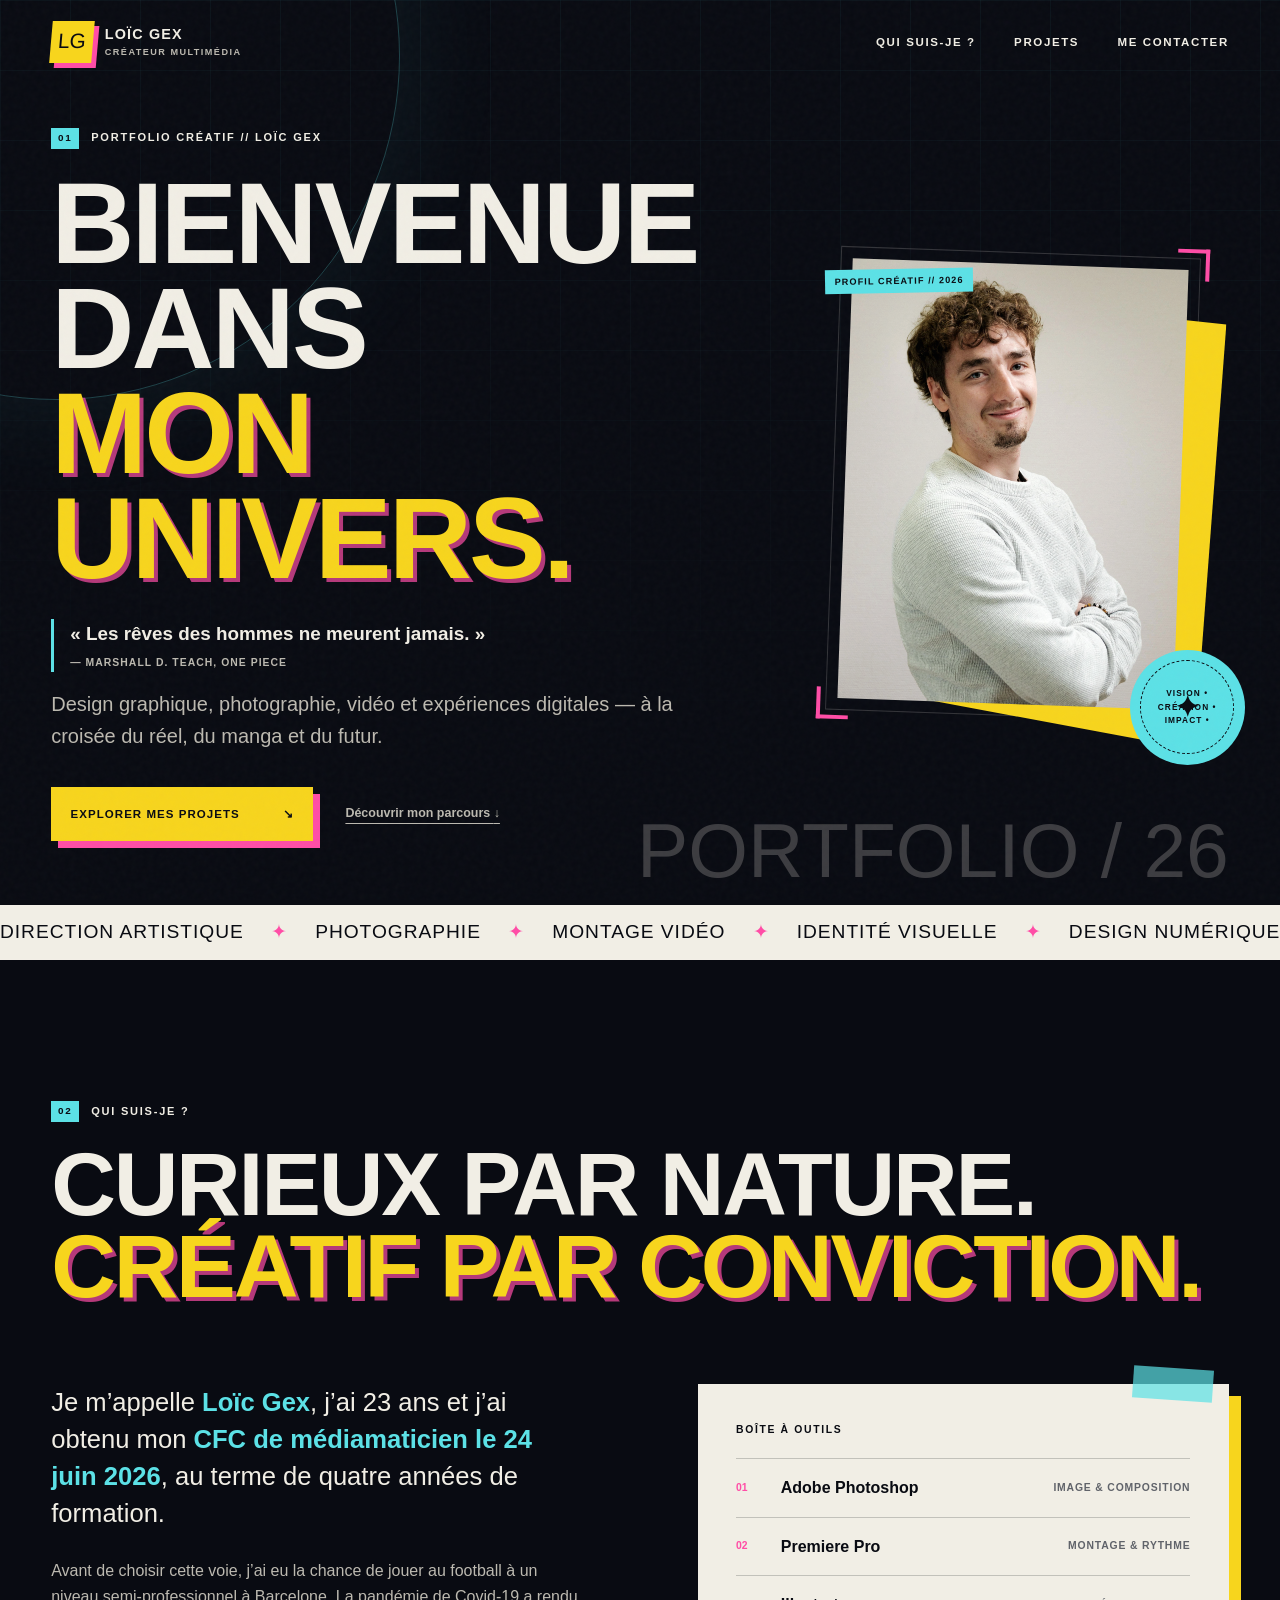
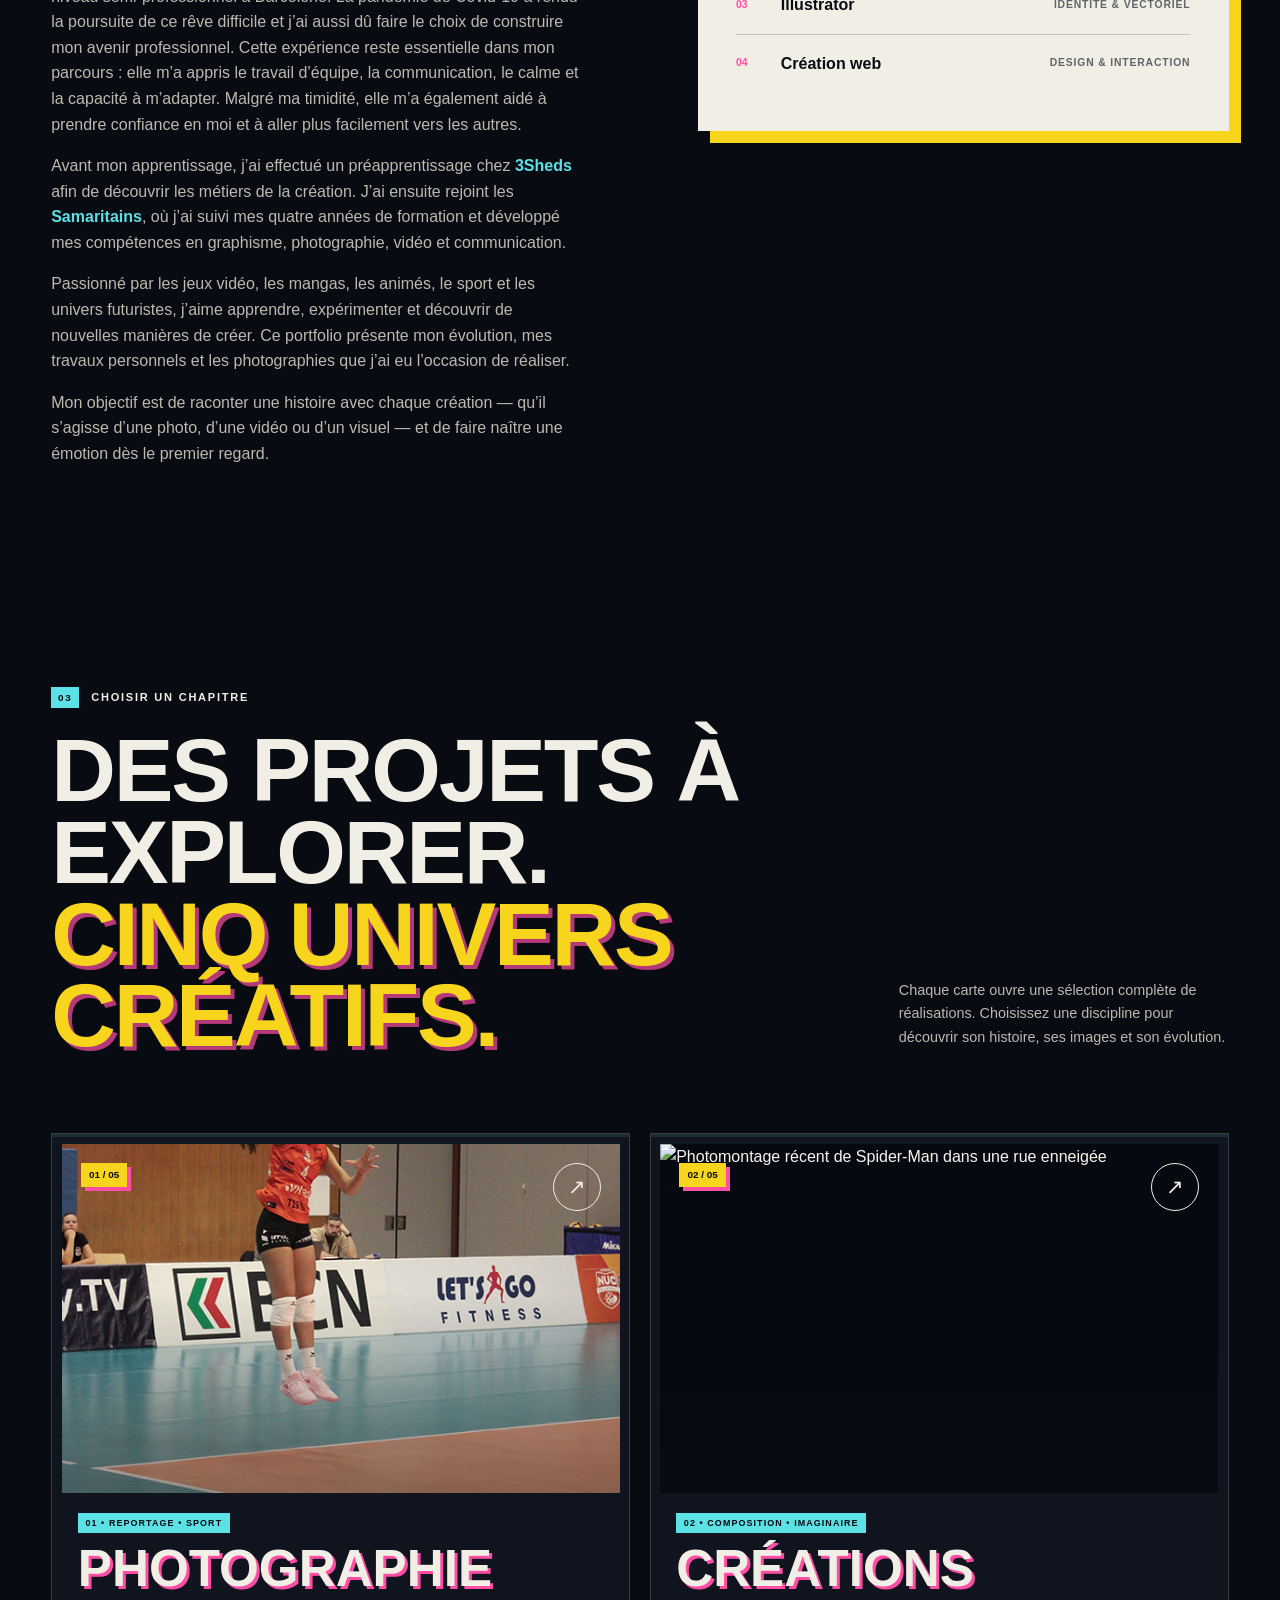
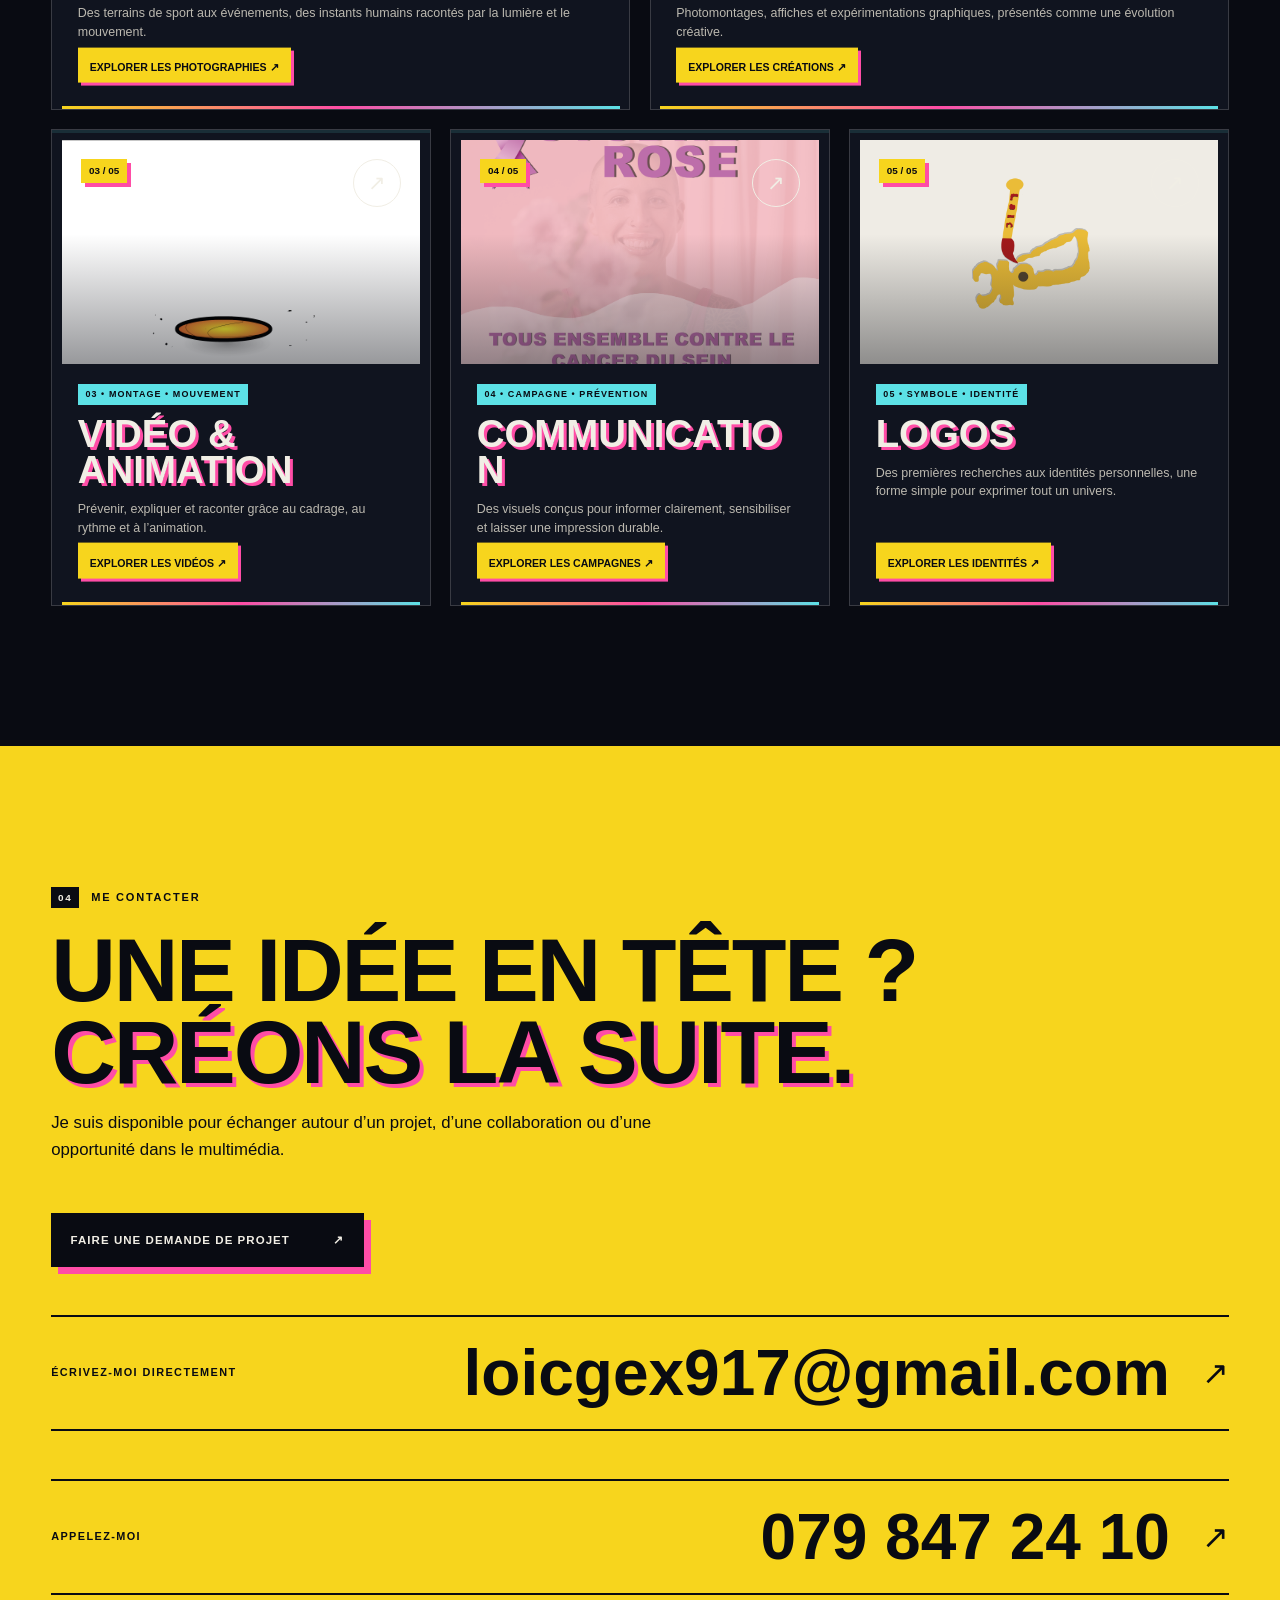
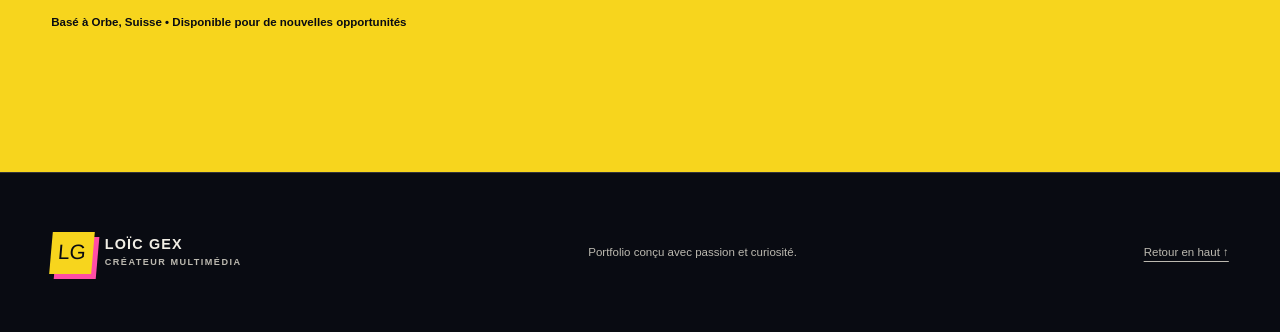
==== commit 2b11f317: "Add files via upload" ====
--- a/index.html
+++ b/index.html
@@ -12,13 +12,13 @@
   <meta property="og:title" content="Loïc Gex — Créateur multimédia">
   <meta property="og:description" content="Découvrez mes créations graphiques, photographies, vidéos et identités visuelles.">
   <meta property="og:url" content="https://bunny179gx.github.io/PortfolioLoic/">
-  <meta property="og:image" content="https://bunny179gx.github.io/PortfolioLoic/assets/optimized/spider-light.jpg">
+  <meta property="og:image" content="https://bunny179gx.github.io/PortfolioLoic/creations/spider%20man%20de%20nuit%20neige%20lumi%20differente.png">
   <meta name="twitter:card" content="summary_large_image">
   <title>Loïc Gex — Créateur multimédia</title>
   <link rel="canonical" href="https://bunny179gx.github.io/PortfolioLoic/">
   <link rel="icon" href="favicon.svg" type="image/svg+xml">
-  <link rel="stylesheet" href="styles.css?v=20260811-polish">
-  <script src="script.js?v=20260811-polish" defer></script>
+  <link rel="stylesheet" href="styles.css?v=20260812-always-book">
+  <script src="script.js?v=20260812-always-book" defer></script>
 </head>
 <body>
   <a class="skip-link" href="#contenu">Aller au contenu</a>
@@ -114,7 +114,7 @@
         </article>
         <article class="project-card project-card-featured reveal">
           <a href="creations.html" class="project-cover page-link" aria-label="Voir le projet Créations graphiques">
-            <span class="project-media"><img src="assets/optimized/spider-light.jpg" alt="Photomontage récent de Spider-Man dans une rue enneigée" loading="lazy" decoding="async"><span class="project-number">02 / 05</span><span class="project-arrow" aria-hidden="true">↗</span></span>
+            <span class="project-media"><img src="creations/spider man de nuit neige lumi differente.png" alt="Photomontage récent de Spider-Man dans une rue enneigée" loading="lazy" decoding="async"><span class="project-number">02 / 05</span><span class="project-arrow" aria-hidden="true">↗</span></span>
             <div class="project-info"><small>02 • Composition • Imaginaire</small><strong>Créations</strong><p>Photomontages, affiches et expérimentations graphiques, présentés comme une évolution créative.</p><em>Explorer les créations ↗</em></div>
           </a>
         </article>
--- a/styles.css
+++ b/styles.css
@@ -433,22 +433,7 @@
   font-weight: 900;
 }
 .transition-skip:hover { background: var(--cyan); }
-.page-transition.is-quick { animation: quick-transition-stage .38s ease both; }
-.page-transition.is-quick::before { animation: quick-transition-backdrop .38s ease both; }
-.page-transition.is-quick::after {
-  content: "";
-  position: absolute;
-  inset: -20%;
-  z-index: 10;
-  background: linear-gradient(110deg, var(--yellow) 0 42%, var(--pink) 42% 46%, var(--ink) 46% 100%);
-  animation: quick-transition-sweep .38s cubic-bezier(.55,.02,.23,1) both;
-}
-.page-transition.is-quick .page-flurry,
-.page-transition.is-quick .transition-skip { display: none; }
 .gallery-hint { margin: .35rem 0 0; color: var(--paper-dim); font-size: .68rem; line-height: 1.45; }
-@keyframes quick-transition-stage { 0% { opacity: 0; } 8%,100% { opacity: 1; } }
-@keyframes quick-transition-backdrop { 0% { opacity: 0; } 100% { opacity: 1; } }
-@keyframes quick-transition-sweep { 0% { transform: translateX(105%) skewX(-7deg); } 100% { transform: translateX(-18%) skewX(-7deg); } }
 
 @media (max-width: 800px) {
   .page-flurry { width: min(146vw, 1160px); }
